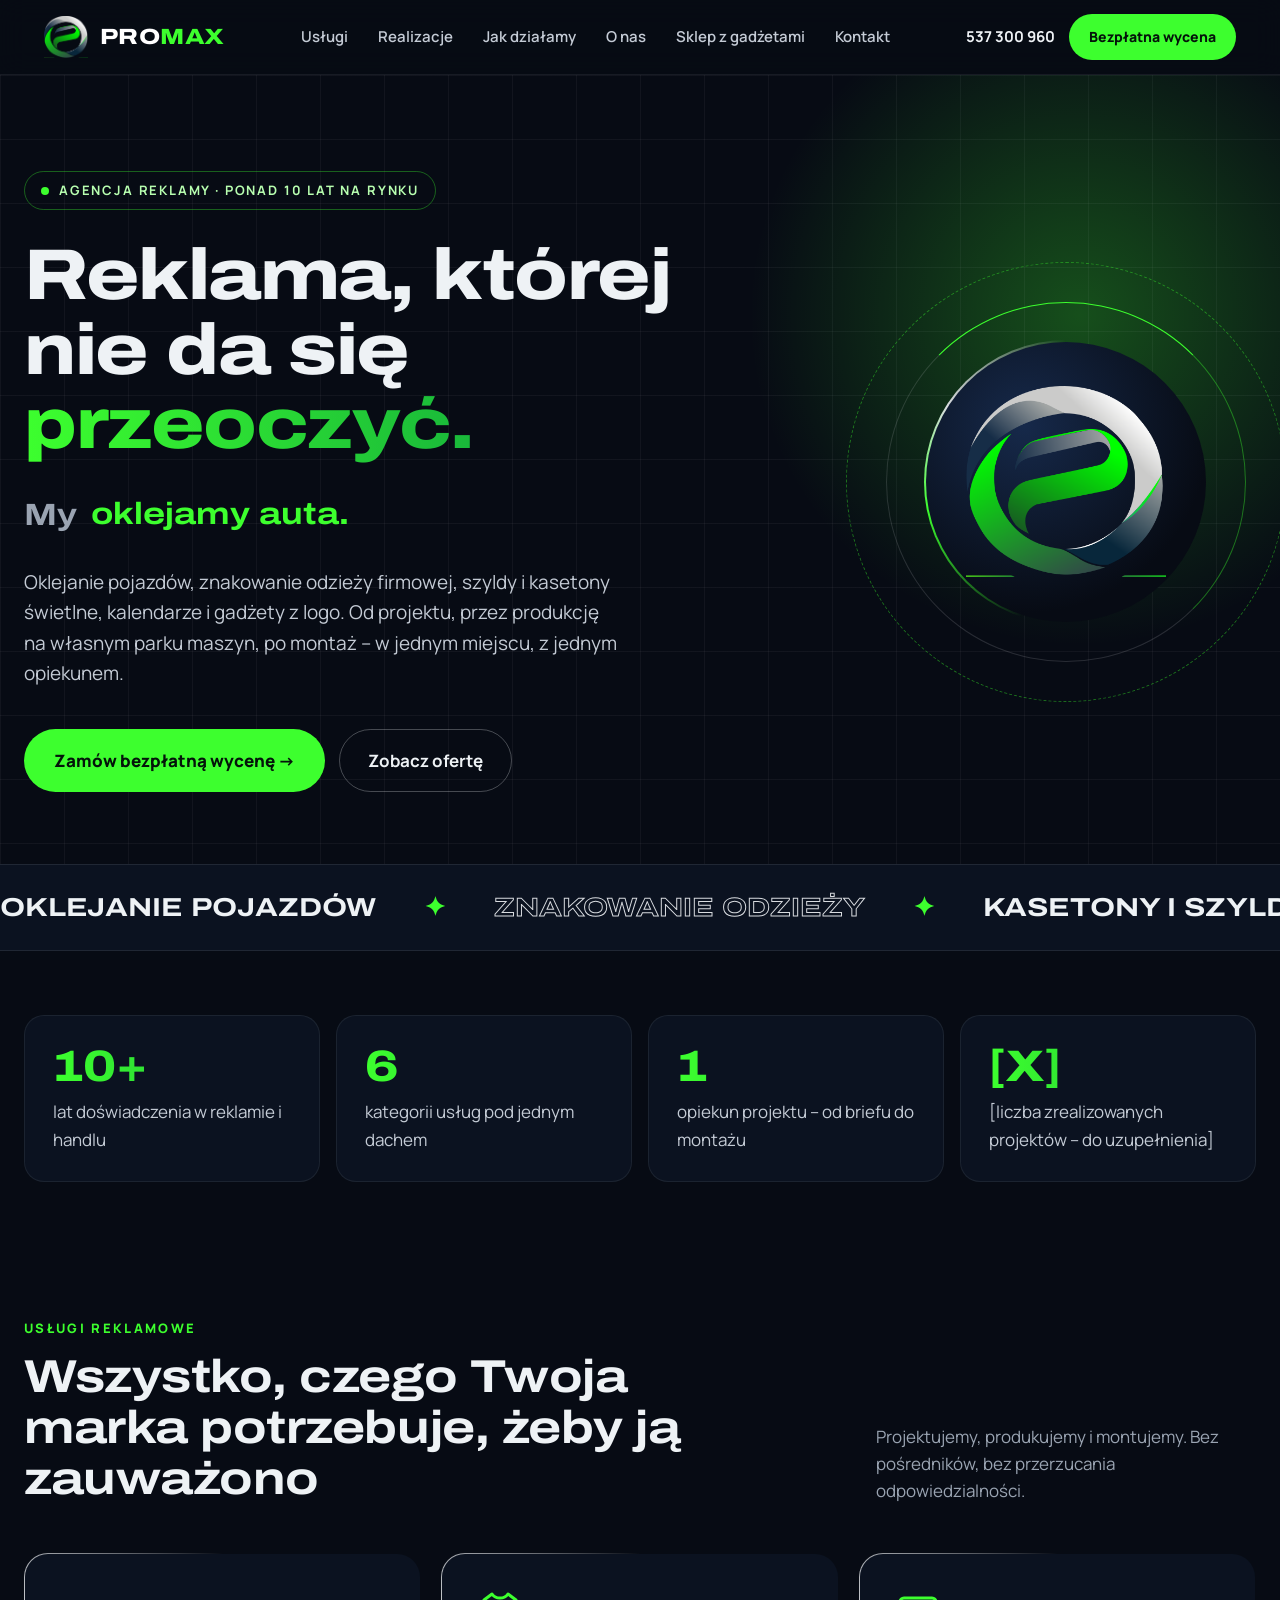
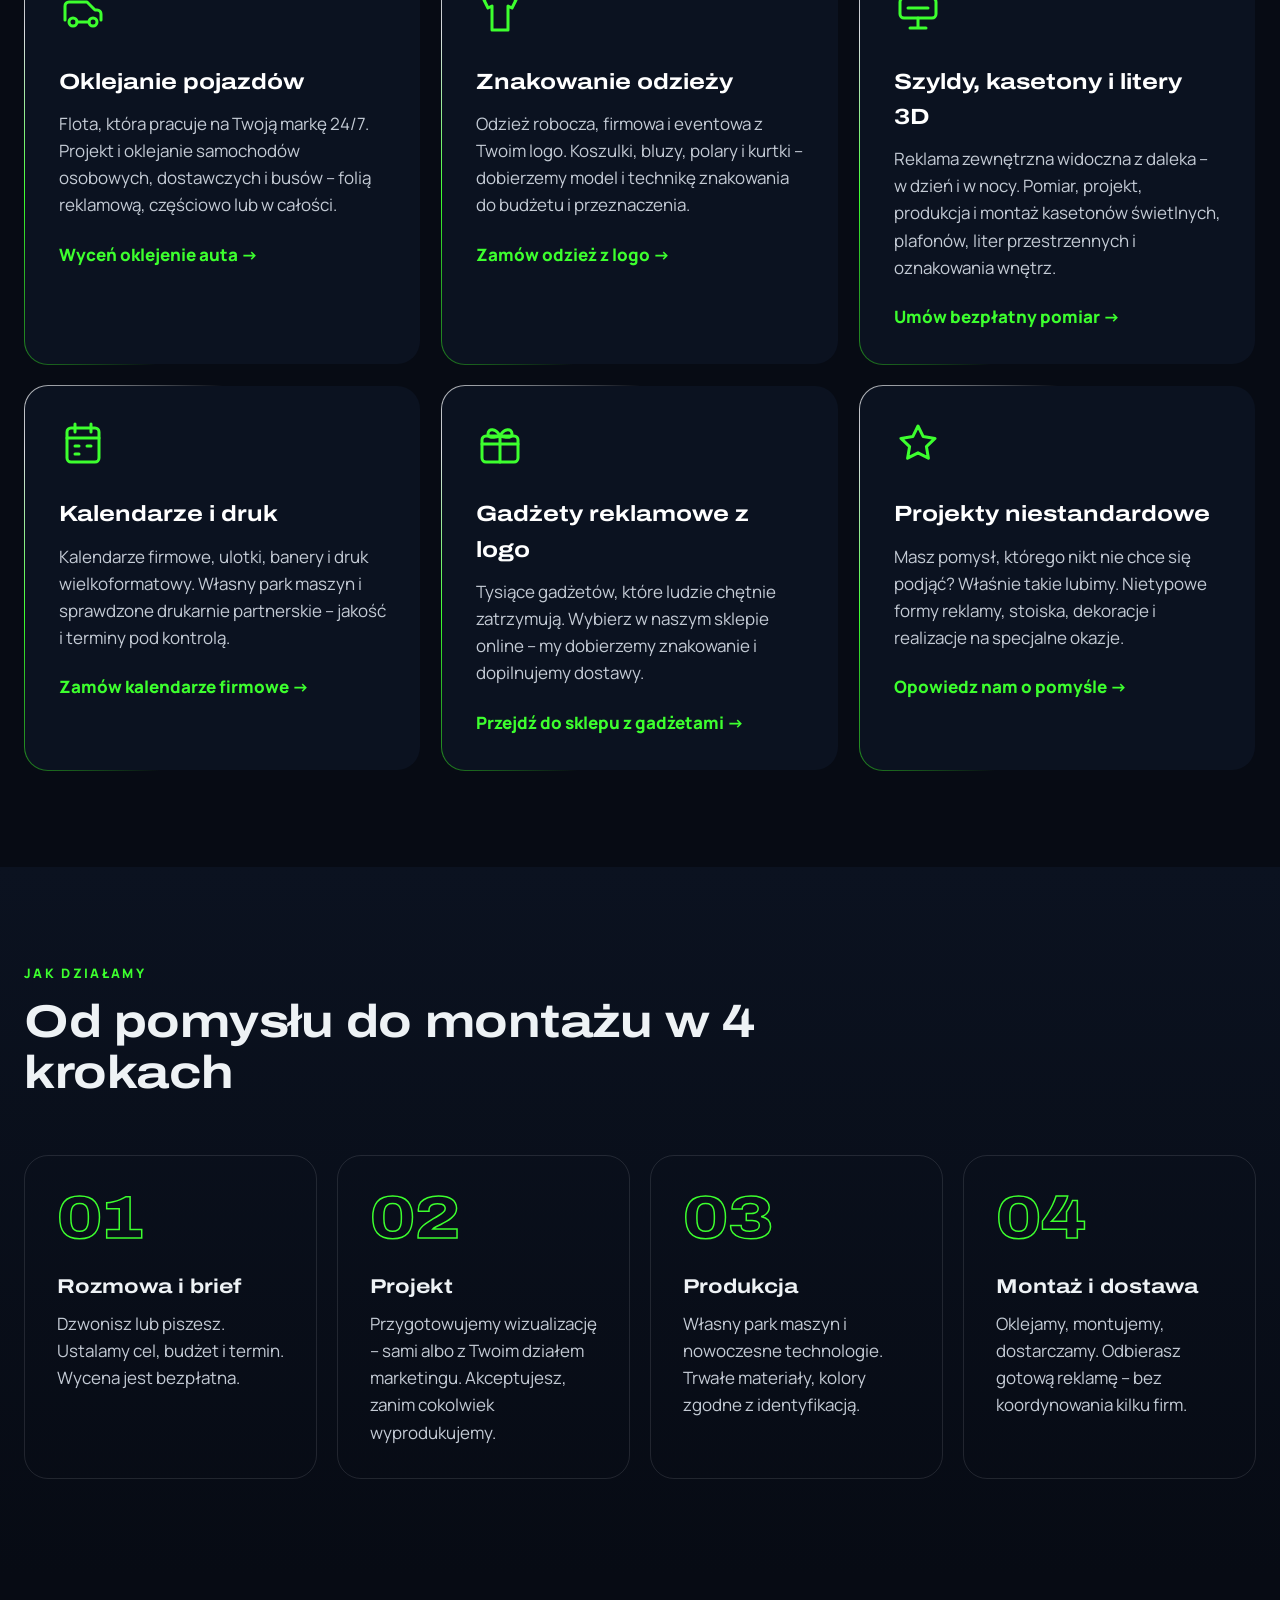
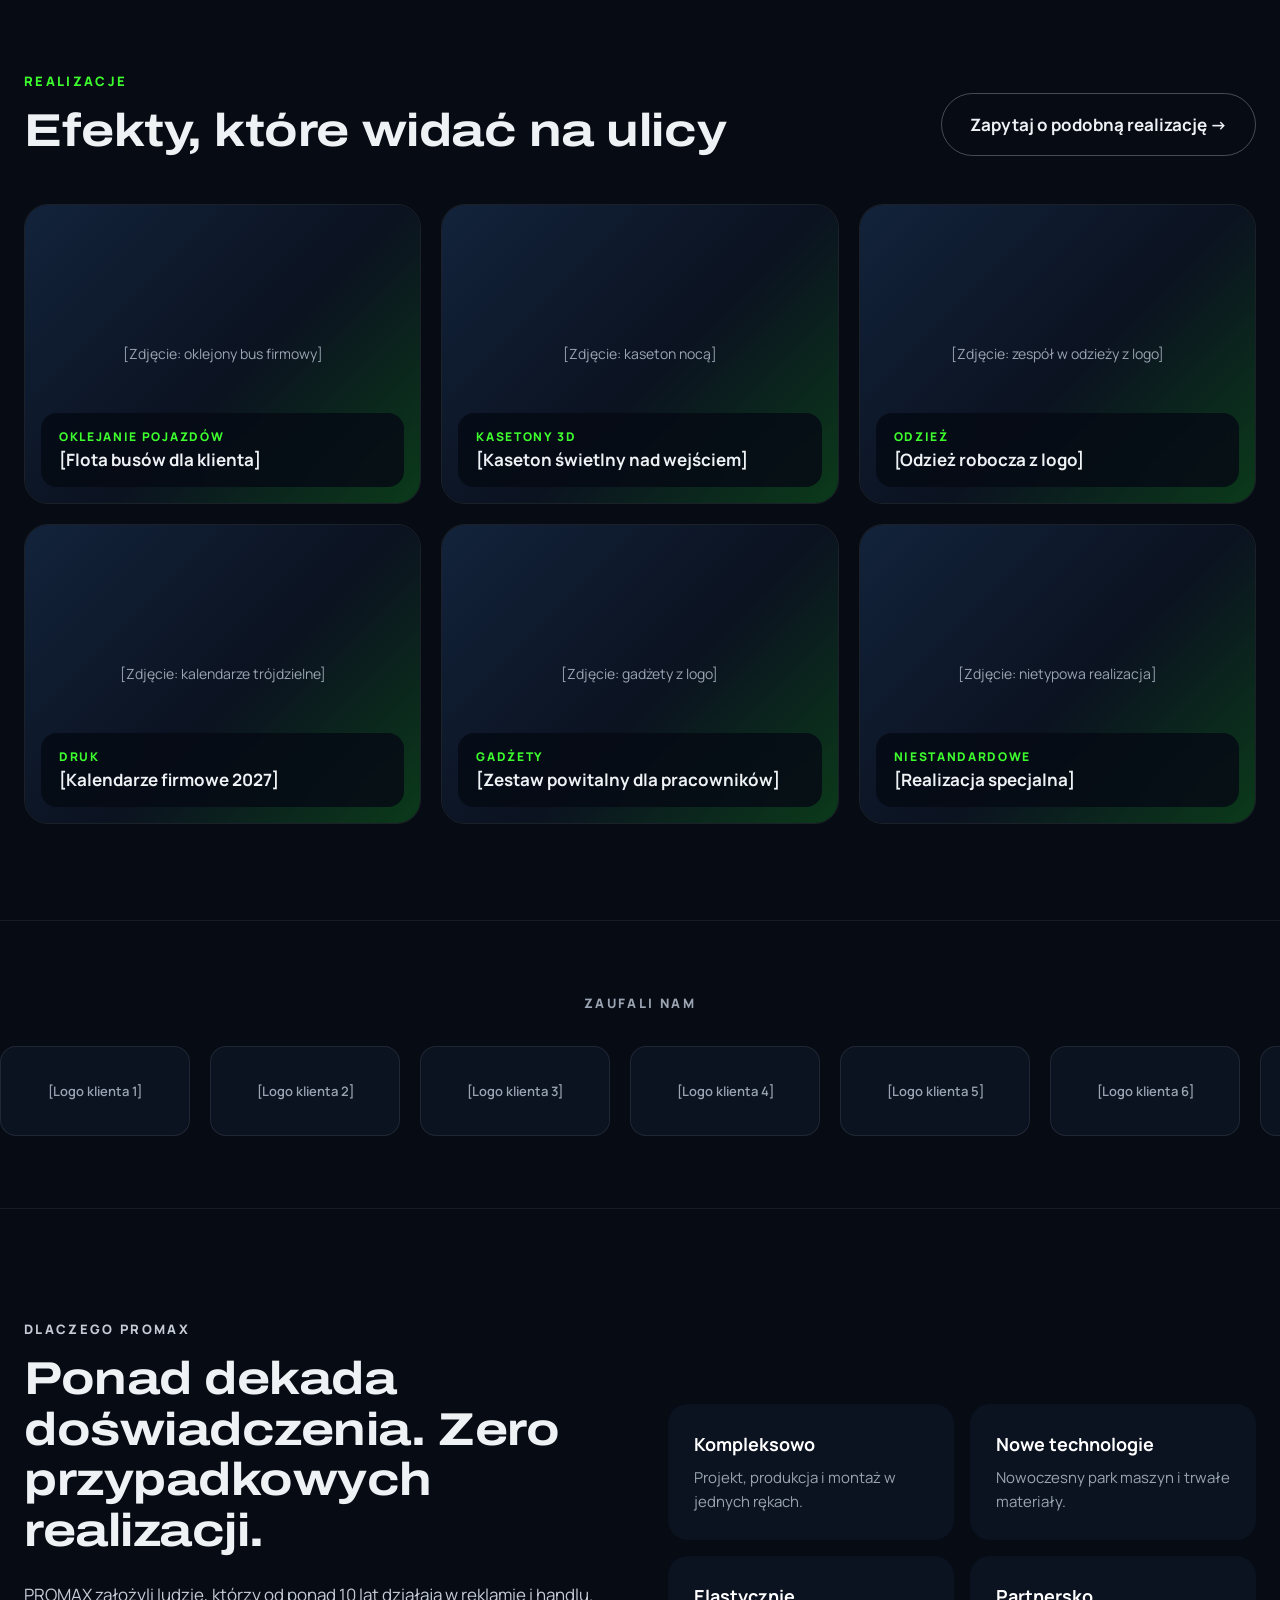
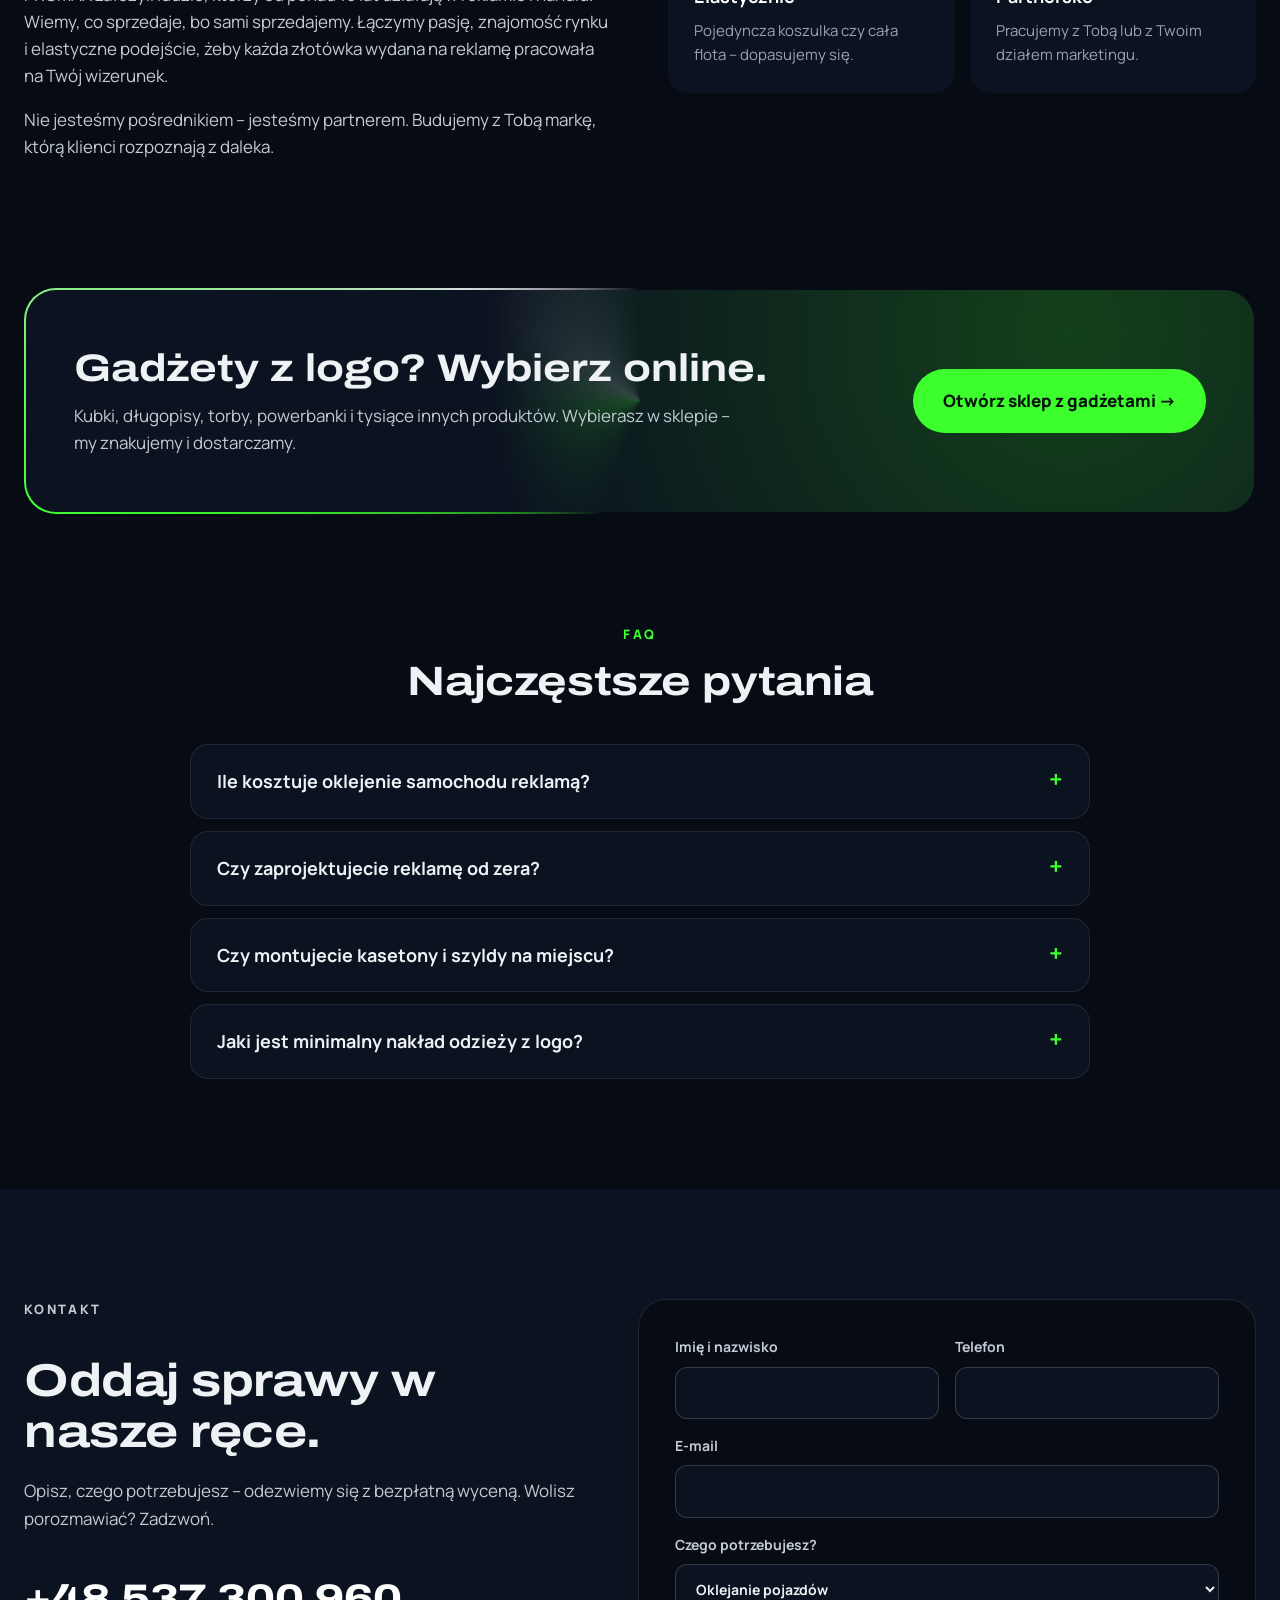
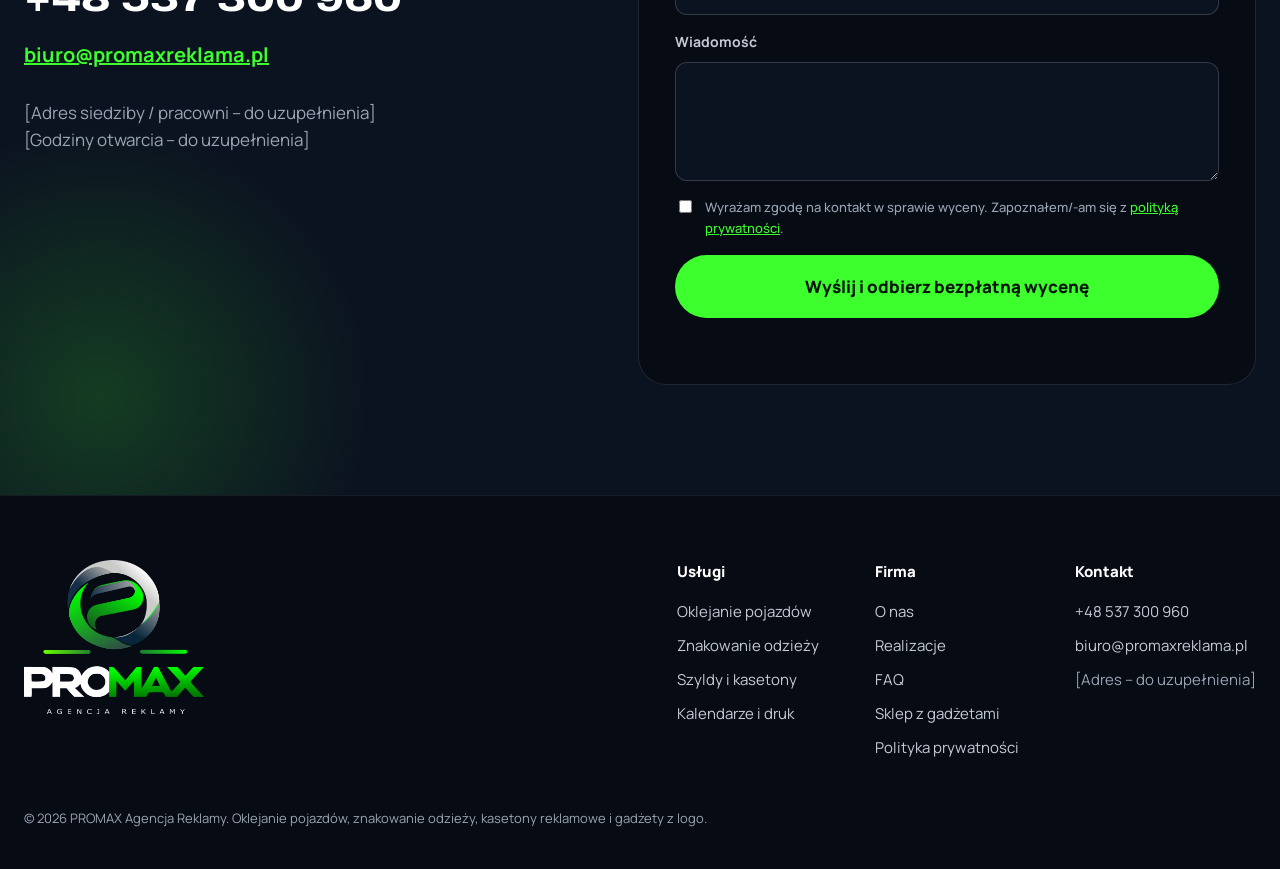
==== index.html @ 8857d428 "Strona WWW PROMAX – wersja 1 na podstawie projektu Co-Authored-By: Claude Opus 5.5 <noreply@anthropi" ====
<!doctype html>
<html lang="pl">
<head>
<meta charset="utf-8">
<meta name="viewport" content="width=device-width, initial-scale=1">
<!-- TODO: po uzupełnieniu dopisz miasto, np. „Agencja reklamowa Kraków – …” -->
<title>Agencja reklamowa – oklejanie aut, odzież z logo, kasetony | PROMAX</title>
<meta name="description" content="Oklejanie pojazdów, znakowanie odzieży, kasetony 3D, kalendarze i gadżety z logo. Projekt, produkcja i montaż w jednym miejscu. Zadzwoń: 537 300 960.">
<link rel="canonical" href="https://promaxreklama.pl/">
<meta name="theme-color" content="#070B14">
<meta property="og:type" content="website">
<meta property="og:locale" content="pl_PL">
<meta property="og:title" content="PROMAX – reklama, której nie da się przeoczyć">
<meta property="og:description" content="Oklejanie pojazdów, odzież z logo, kasetony 3D, kalendarze i gadżety. Projekt, produkcja i montaż – z jednym opiekunem.">
<meta property="og:url" content="https://promaxreklama.pl/">
<meta property="og:image" content="https://promaxreklama.pl/assets/img/promax-logo.png">
<link rel="icon" type="image/png" href="assets/img/promax-znak.png">
<link rel="preconnect" href="https://fonts.googleapis.com">
<link rel="preconnect" href="https://fonts.gstatic.com" crossorigin>
<link rel="stylesheet" href="https://fonts.googleapis.com/css2?family=Archivo:wdth,wght@100..125,600..800&family=Manrope:wght@400;500;600;700;800&display=swap">
<link rel="stylesheet" href="assets/css/style.css">
<script type="application/ld+json">
{
  "@context": "https://schema.org",
  "@type": "LocalBusiness",
  "name": "PROMAX Agencja Reklamy",
  "url": "https://promaxreklama.pl/",
  "logo": "https://promaxreklama.pl/assets/img/promax-logo.png",
  "image": "https://promaxreklama.pl/assets/img/promax-logo.png",
  "telephone": "+48537300960",
  "email": "biuro@promaxreklama.pl",
  "description": "Oklejanie pojazdów, znakowanie odzieży, kasetony i litery 3D, kalendarze, druk i gadżety reklamowe z logo.",
  "sameAs": ["https://promax.cool-shop.eu/pl"],
  "makesOffer": [
    {"@type":"Offer","itemOffered":{"@type":"Service","name":"Oklejanie pojazdów"}},
    {"@type":"Offer","itemOffered":{"@type":"Service","name":"Znakowanie odzieży"}},
    {"@type":"Offer","itemOffered":{"@type":"Service","name":"Szyldy, kasetony i litery 3D"}},
    {"@type":"Offer","itemOffered":{"@type":"Service","name":"Kalendarze i druk"}},
    {"@type":"Offer","itemOffered":{"@type":"Service","name":"Gadżety reklamowe z logo"}},
    {"@type":"Offer","itemOffered":{"@type":"Service","name":"Projekty niestandardowe"}}
  ]
}
</script>
<script type="application/ld+json">
{
  "@context": "https://schema.org",
  "@type": "FAQPage",
  "mainEntity": [
    {"@type":"Question","name":"Ile kosztuje oklejenie samochodu reklamą?","acceptedAnswer":{"@type":"Answer","text":"Cena zależy od wielkości auta, zakresu oklejenia (częściowe lub pełne) i rodzaju folii. Wyślij nam model pojazdu i pomysł – przygotujemy bezpłatną wycenę i wizualizację."}},
    {"@type":"Question","name":"Czy zaprojektujecie reklamę od zera?","acceptedAnswer":{"@type":"Answer","text":"Tak. Projektujemy samodzielnie albo we współpracy z Twoim działem marketingu – zawsze przed produkcją dostajesz projekt do akceptacji."}},
    {"@type":"Question","name":"Czy montujecie kasetony i szyldy na miejscu?","acceptedAnswer":{"@type":"Answer","text":"Tak – wykonujemy pomiar, produkcję i montaż kasetonów, liter 3D, plafonów oraz oznakowania wewnątrz firmy."}}
  ]
}
</script>
</head>
<body>
<a class="skip" href="#tresc">Przejdź do treści</a>

<!-- NAWIGACJA -->
<header class="site-header" id="top">
  <nav class="nav" aria-label="Menu główne">
    <a class="brand" href="#start" aria-label="PROMAX – strona główna">
      <img src="assets/img/promax-znak.png" alt="" width="44" height="42">
      <span>PRO<b>MAX</b></span>
    </a>
    <div class="navlinks" id="menu">
      <a class="navlink" href="#uslugi">Usługi</a>
      <a class="navlink" href="#realizacje">Realizacje</a>
      <a class="navlink" href="#proces">Jak działamy</a>
      <a class="navlink" href="#o-nas">O nas</a>
      <a class="navlink" href="https://promax.cool-shop.eu/pl" rel="noopener">Sklep z gadżetami</a>
      <a class="navlink" href="#kontakt">Kontakt</a>
    </div>
    <div class="nav-cta">
      <a class="nav-phone" href="tel:+48537300960">537 300 960</a>
      <a class="btn btn--sm" href="#kontakt">Bezpłatna wycena</a>
      <button class="menu-btn" type="button" aria-label="Otwórz menu" aria-expanded="false" aria-controls="menu">
        <svg aria-hidden="true" width="22" height="22" viewBox="0 0 24 24" fill="none" stroke="currentColor" stroke-width="2" stroke-linecap="round"><path d="M4 7h16M4 12h16M4 17h16"/></svg>
      </button>
    </div>
  </nav>
</header>

<main id="tresc">

<!-- HERO -->
<section class="hero" id="start">
  <div class="hero-glow pulse" aria-hidden="true"></div>
  <div class="hero-grid" aria-hidden="true"></div>
  <div class="wrap hero-inner">
    <div class="hero-copy">
      <p class="badge rise"><i class="dot"></i>Agencja reklamy · ponad 10 lat na rynku</p>
      <h1 class="rise d1">Reklama, której<br>nie da się <span class="gt">przeoczyć.</span></h1>
      <div class="rotator rise d2" aria-label="Oklejamy auta, znakujemy odzież, budujemy kasetony 3D, drukujemy kalendarze, dobieramy gadżety.">
        <span class="me" aria-hidden="true">My</span>
        <span class="win" aria-hidden="true">
          <span class="words">
            <span>oklejamy auta.</span>
            <span>znakujemy odzież.</span>
            <span>budujemy kasetony 3D.</span>
            <span>drukujemy kalendarze.</span>
            <span>dobieramy gadżety.</span>
            <span>oklejamy auta.</span>
          </span>
        </span>
      </div>
      <p class="sub rise d3">Oklejanie pojazdów, znakowanie odzieży firmowej, szyldy i kasetony świetlne, kalendarze i gadżety z logo. Od projektu, przez produkcję na własnym parku maszyn, po montaż – w jednym miejscu, z jednym opiekunem.</p>
      <div class="ctas rise d3">
        <a class="btn" href="#kontakt">Zamów bezpłatną wycenę →</a>
        <a class="ghost" href="#uslugi">Zobacz ofertę</a>
      </div>
    </div>
    <div class="hero-art" aria-hidden="true">
      <div class="ring1 spin"></div>
      <div class="ring2 spinr"></div>
      <div class="orb-frame frame">
        <div class="orb floaty"><img src="assets/img/promax-znak.png" alt="" width="200" height="192"></div>
      </div>
    </div>
  </div>
</section>

<!-- PASEK USŁUG -->
<div class="marquee" aria-hidden="true">
  <div class="track">
    <span>Oklejanie pojazdów</span><span class="s">✦</span><span class="o">Znakowanie odzieży</span><span class="s">✦</span><span>Kasetony i szyldy 3D</span><span class="s">✦</span><span class="o">Kalendarze firmowe</span><span class="s">✦</span><span>Gadżety z logo</span><span class="s">✦</span><span class="o">Druk wielkoformatowy</span><span class="s">✦</span>
    <span>Oklejanie pojazdów</span><span class="s">✦</span><span class="o">Znakowanie odzieży</span><span class="s">✦</span><span>Kasetony i szyldy 3D</span><span class="s">✦</span><span class="o">Kalendarze firmowe</span><span class="s">✦</span><span>Gadżety z logo</span><span class="s">✦</span><span class="o">Druk wielkoformatowy</span><span class="s">✦</span>
  </div>
</div>

<!-- LICZBY -->
<section class="facts" aria-label="PROMAX w liczbach">
  <div class="wrap grid">
    <div class="fact reveal"><p class="n gt">10+</p><p>lat doświadczenia w reklamie i handlu</p></div>
    <div class="fact reveal"><p class="n gt">6</p><p>kategorii usług pod jednym dachem</p></div>
    <div class="fact reveal"><p class="n gt">1</p><p>opiekun projektu – od briefu do montażu</p></div>
    <div class="fact reveal"><p class="n gt">[X]</p><p>[liczba zrealizowanych projektów – do uzupełnienia]</p></div>
  </div>
</section>

<!-- USŁUGI -->
<section class="services" id="uslugi">
  <div class="wrap">
    <div class="sec-head">
      <div style="max-width:720px">
        <p class="eyebrow">Usługi reklamowe</p>
        <h2 class="h2">Wszystko, czego Twoja marka potrzebuje, żeby ją zauważono</h2>
      </div>
      <p class="lead" style="margin:0;max-width:380px;color:var(--muted)">Projektujemy, produkujemy i montujemy. Bez pośredników, bez przerzucania odpowiedzialności.</p>
    </div>
    <div class="grid">
      <a class="card frame frame-slow reveal" href="#kontakt" data-service="Oklejanie pojazdów">
        <div class="card-in">
          <svg aria-hidden="true" width="48" height="48" viewBox="0 0 24 24" fill="none" stroke="#3DFF2E" stroke-width="1.5" stroke-linecap="round" stroke-linejoin="round"><path d="M3 16V9a2 2 0 0 1 2-2h9l4 4h1a2 2 0 0 1 2 2v3"/><circle cx="7" cy="17" r="2"/><circle cx="17" cy="17" r="2"/><path d="M9 17h6"/></svg>
          <h3>Oklejanie pojazdów</h3>
          <p>Flota, która pracuje na Twoją markę 24/7. Projekt i oklejanie samochodów osobowych, dostawczych i busów – folią reklamową, częściowo lub w całości.</p>
          <p class="more">Wyceń oklejenie auta →</p>
        </div>
      </a>
      <a class="card frame frame-slow reveal" href="#kontakt" data-service="Znakowanie odzieży">
        <div class="card-in">
          <svg aria-hidden="true" width="48" height="48" viewBox="0 0 24 24" fill="none" stroke="#3DFF2E" stroke-width="1.5" stroke-linecap="round" stroke-linejoin="round"><path d="M8 3 4 6l2 4 2-1v12h8V9l2 1 2-4-4-3c-1 1.5-2.4 2-4 2s-3-.5-4-2z"/></svg>
          <h3>Znakowanie odzieży</h3>
          <p>Odzież robocza, firmowa i eventowa z Twoim logo. Koszulki, bluzy, polary i kurtki – dobierzemy model i technikę znakowania do budżetu i przeznaczenia.</p>
          <p class="more">Zamów odzież z logo →</p>
        </div>
      </a>
      <a class="card frame frame-slow reveal" href="#kontakt" data-service="Szyldy i kasetony">
        <div class="card-in">
          <svg aria-hidden="true" width="48" height="48" viewBox="0 0 24 24" fill="none" stroke="#3DFF2E" stroke-width="1.5" stroke-linecap="round" stroke-linejoin="round"><rect x="3" y="5" width="18" height="10" rx="2"/><path d="M7 10h10M12 15v5M8 20h8"/></svg>
          <h3>Szyldy, kasetony i litery 3D</h3>
          <p>Reklama zewnętrzna widoczna z daleka – w dzień i w nocy. Pomiar, projekt, produkcja i montaż kasetonów świetlnych, plafonów, liter przestrzennych i oznakowania wnętrz.</p>
          <p class="more">Umów bezpłatny pomiar →</p>
        </div>
      </a>
      <a class="card frame frame-slow reveal" href="#kontakt" data-service="Kalendarze i druk">
        <div class="card-in">
          <svg aria-hidden="true" width="48" height="48" viewBox="0 0 24 24" fill="none" stroke="#3DFF2E" stroke-width="1.5" stroke-linecap="round" stroke-linejoin="round"><rect x="4" y="4" width="16" height="17" rx="2"/><path d="M4 9h16M8 2v4M16 2v4M8 13h2M14 13h2M8 17h2"/></svg>
          <h3>Kalendarze i druk</h3>
          <p>Kalendarze firmowe, ulotki, banery i druk wielkoformatowy. Własny park maszyn i sprawdzone drukarnie partnerskie – jakość i terminy pod kontrolą.</p>
          <p class="more">Zamów kalendarze firmowe →</p>
        </div>
      </a>
      <a class="card frame frame-slow reveal" href="https://promax.cool-shop.eu/pl" rel="noopener">
        <div class="card-in">
          <svg aria-hidden="true" width="48" height="48" viewBox="0 0 24 24" fill="none" stroke="#3DFF2E" stroke-width="1.5" stroke-linecap="round" stroke-linejoin="round"><rect x="3" y="8" width="18" height="13" rx="2"/><path d="M12 8v13M3 12h18M12 8c-2-4-6-4-6-1s6 1 6 1 6 2 6-1-4-3-6 1"/></svg>
          <h3>Gadżety reklamowe z logo</h3>
          <p>Tysiące gadżetów, które ludzie chętnie zatrzymują. Wybierz w naszym sklepie online – my dobierzemy znakowanie i dopilnujemy dostawy.</p>
          <p class="more">Przejdź do sklepu z gadżetami →</p>
        </div>
      </a>
      <a class="card frame frame-slow reveal" href="#kontakt" data-service="Projekt niestandardowy">
        <div class="card-in">
          <svg aria-hidden="true" width="48" height="48" viewBox="0 0 24 24" fill="none" stroke="#3DFF2E" stroke-width="1.5" stroke-linecap="round" stroke-linejoin="round"><path d="M12 3l2.6 5.3 5.9.9-4.3 4.1 1 5.8L12 16.4 6.8 19.1l1-5.8L3.5 9.2l5.9-.9z"/></svg>
          <h3>Projekty niestandardowe</h3>
          <p>Masz pomysł, którego nikt nie chce się podjąć? Właśnie takie lubimy. Nietypowe formy reklamy, stoiska, dekoracje i realizacje na specjalne okazje.</p>
          <p class="more">Opowiedz nam o pomyśle →</p>
        </div>
      </a>
    </div>
  </div>
</section>

<!-- PROCES -->
<section class="process" id="proces">
  <div class="wrap">
    <p class="eyebrow">Jak działamy</p>
    <h2 class="h2">Od pomysłu do montażu w 4 krokach</h2>
    <div class="grid">
      <div class="step reveal"><p class="num">01</p><h3>Rozmowa i brief</h3><p>Dzwonisz lub piszesz. Ustalamy cel, budżet i termin. Wycena jest bezpłatna.</p></div>
      <div class="step reveal"><p class="num">02</p><h3>Projekt</h3><p>Przygotowujemy wizualizację – sami albo z Twoim działem marketingu. Akceptujesz, zanim cokolwiek wyprodukujemy.</p></div>
      <div class="step reveal"><p class="num">03</p><h3>Produkcja</h3><p>Własny park maszyn i nowoczesne technologie. Trwałe materiały, kolory zgodne z identyfikacją.</p></div>
      <div class="step reveal"><p class="num">04</p><h3>Montaż i dostawa</h3><p>Oklejamy, montujemy, dostarczamy. Odbierasz gotową reklamę – bez koordynowania kilku firm.</p></div>
    </div>
  </div>
</section>

<!-- REALIZACJE -->
<section id="realizacje">
  <div class="wrap">
    <div class="sec-head">
      <div>
        <p class="eyebrow">Realizacje</p>
        <h2 class="h2">Efekty, które widać na ulicy</h2>
      </div>
      <a class="ghost" href="#kontakt">Zapytaj o podobną realizację →</a>
    </div>
    <!-- TODO: podmień placeholdery na zdjęcia: <img src="assets/img/realizacje/plik.webp" alt="opis"> wewnątrz .shot -->
    <div class="shots">
      <figure class="shot-wrap reveal"><div class="shot">[Zdjęcie: oklejony bus firmowy]</div><figcaption><span>Oklejanie pojazdów</span><strong>[Flota busów dla klienta]</strong></figcaption></figure>
      <figure class="shot-wrap reveal"><div class="shot">[Zdjęcie: kaseton nocą]</div><figcaption><span>Kasetony 3D</span><strong>[Kaseton świetlny nad wejściem]</strong></figcaption></figure>
      <figure class="shot-wrap reveal"><div class="shot">[Zdjęcie: zespół w odzieży z logo]</div><figcaption><span>Odzież</span><strong>[Odzież robocza z logo]</strong></figcaption></figure>
      <figure class="shot-wrap reveal"><div class="shot">[Zdjęcie: kalendarze trójdzielne]</div><figcaption><span>Druk</span><strong>[Kalendarze firmowe 2027]</strong></figcaption></figure>
      <figure class="shot-wrap reveal"><div class="shot">[Zdjęcie: gadżety z logo]</div><figcaption><span>Gadżety</span><strong>[Zestaw powitalny dla pracowników]</strong></figcaption></figure>
      <figure class="shot-wrap reveal"><div class="shot">[Zdjęcie: nietypowa realizacja]</div><figcaption><span>Niestandardowe</span><strong>[Realizacja specjalna]</strong></figcaption></figure>
    </div>
  </div>
</section>

<!-- KLIENCI -->
<section class="clients" aria-label="Zaufali nam">
  <p class="label">Zaufali nam</p>
  <div class="viewport">
    <!-- TODO: wpisz logotypy klientów w JS (assets/js/main.js → CLIENT_LOGOS) -->
    <div class="track" id="clients-track"></div>
  </div>
</section>

<!-- O NAS -->
<section class="about" id="o-nas">
  <div class="wrap">
    <div class="copy">
      <p class="eyebrow">Dlaczego PROMAX</p>
      <h2 class="h2">Ponad dekada doświadczenia. Zero przypadkowych realizacji.</h2>
      <p>PROMAX założyli ludzie, którzy od ponad 10 lat działają w reklamie i handlu. Wiemy, co sprzedaje, bo sami sprzedajemy. Łączymy pasję, znajomość rynku i elastyczne podejście, żeby każda złotówka wydana na reklamę pracowała na Twój wizerunek.</p>
      <p>Nie jesteśmy pośrednikiem – jesteśmy partnerem. Budujemy z Tobą markę, którą klienci rozpoznają z daleka.</p>
    </div>
    <div class="tiles">
      <div class="tile reveal"><h3>Kompleksowo</h3><p>Projekt, produkcja i montaż w jednych rękach.</p></div>
      <div class="tile reveal"><h3>Nowe technologie</h3><p>Nowoczesny park maszyn i trwałe materiały.</p></div>
      <div class="tile reveal"><h3>Elastycznie</h3><p>Pojedyncza koszulka czy cała flota – dopasujemy się.</p></div>
      <div class="tile reveal"><h3>Partnersko</h3><p>Pracujemy z Tobą lub z Twoim działem marketingu.</p></div>
    </div>
  </div>
</section>

<!-- SKLEP -->
<section class="shop" aria-label="Sklep z gadżetami">
  <div class="wrap frame">
    <div class="shop-in">
      <div>
        <h2>Gadżety z logo? Wybierz online.</h2>
        <p>Kubki, długopisy, torby, powerbanki i tysiące innych produktów. Wybierasz w sklepie – my znakujemy i dostarczamy.</p>
      </div>
      <a class="btn" href="https://promax.cool-shop.eu/pl" rel="noopener">Otwórz sklep z gadżetami →</a>
    </div>
  </div>
</section>

<!-- FAQ -->
<section class="faq" id="faq">
  <div class="wrap">
    <p class="eyebrow">FAQ</p>
    <h2 class="h2">Najczęstsze pytania</h2>
    <div class="faq-list">
      <details><summary>Ile kosztuje oklejenie samochodu reklamą?<span class="plus" aria-hidden="true">+</span></summary><p>Cena zależy od wielkości auta, zakresu oklejenia (częściowe lub pełne) i rodzaju folii. Wyślij nam model pojazdu i pomysł – przygotujemy bezpłatną wycenę i wizualizację.</p></details>
      <details><summary>Czy zaprojektujecie reklamę od zera?<span class="plus" aria-hidden="true">+</span></summary><p>Tak. Projektujemy samodzielnie albo we współpracy z Twoim działem marketingu – zawsze przed produkcją dostajesz projekt do akceptacji.</p></details>
      <details><summary>Czy montujecie kasetony i szyldy na miejscu?<span class="plus" aria-hidden="true">+</span></summary><p>Tak – wykonujemy pomiar, produkcję i montaż kasetonów, liter 3D, plafonów oraz oznakowania wewnątrz firmy.</p></details>
      <details><summary>Jaki jest minimalny nakład odzieży z logo?<span class="plus" aria-hidden="true">+</span></summary><p>[Do uzupełnienia przez PROMAX – minimalny nakład i czas realizacji dla poszczególnych technik znakowania.]</p></details>
    </div>
  </div>
</section>

<!-- KONTAKT -->
<section class="contact" id="kontakt">
  <div class="contact-glow pulse" aria-hidden="true"></div>
  <div class="wrap">
    <div class="info">
      <p class="eyebrow">Kontakt</p>
      <h2 class="h2">Oddaj sprawy w nasze ręce.</h2>
      <p>Opisz, czego potrzebujesz – odezwiemy się z bezpłatną wyceną. Wolisz porozmawiać? Zadzwoń.</p>
      <a class="big-phone" href="tel:+48537300960">+48 537 300 960</a>
      <a class="big-mail" href="mailto:biuro@promaxreklama.pl">biuro@promaxreklama.pl</a>
      <address>[Adres siedziby / pracowni – do uzupełnienia]<br>[Godziny otwarcia – do uzupełnienia]</address>
    </div>
    <form class="form" id="quote-form" action="mailto:biuro@promaxreklama.pl" method="post" enctype="text/plain" aria-label="Formularz wyceny">
      <label>Imię i nazwisko<input type="text" name="name" autocomplete="name" required></label>
      <label>Telefon<input type="tel" name="phone" autocomplete="tel" required></label>
      <label class="full">E-mail<input type="email" name="email" autocomplete="email"></label>
      <label class="full">Czego potrzebujesz?
        <select name="service" id="service">
          <option>Oklejanie pojazdów</option>
          <option>Znakowanie odzieży</option>
          <option>Szyldy i kasetony</option>
          <option>Kalendarze i druk</option>
          <option>Gadżety reklamowe</option>
          <option>Projekt niestandardowy</option>
        </select>
      </label>
      <label class="full">Wiadomość<textarea name="msg" rows="4"></textarea></label>
      <label class="full consent"><input type="checkbox" name="rodo" required><span>Wyrażam zgodę na kontakt w sprawie wyceny. Zapoznałem/-am się z <a href="polityka-prywatnosci.html">polityką prywatności</a>.</span></label>
      <div class="full"><button class="btn" type="submit">Wyślij i odbierz bezpłatną wycenę</button></div>
      <p class="form-status full" id="form-status" role="status"></p>
    </form>
  </div>
</section>

</main>

<!-- STOPKA -->
<footer class="footer">
  <div class="wrap">
    <img class="logo" src="assets/img/promax-logo.png" alt="PROMAX Agencja Reklamy – logo" width="180" height="154" loading="lazy">
    <div class="cols">
      <div class="col"><p>Usługi</p><a class="navlink" href="#uslugi">Oklejanie pojazdów</a><a class="navlink" href="#uslugi">Znakowanie odzieży</a><a class="navlink" href="#uslugi">Szyldy i kasetony</a><a class="navlink" href="#uslugi">Kalendarze i druk</a></div>
      <div class="col"><p>Firma</p><a class="navlink" href="#o-nas">O nas</a><a class="navlink" href="#realizacje">Realizacje</a><a class="navlink" href="#faq">FAQ</a><a class="navlink" href="https://promax.cool-shop.eu/pl" rel="noopener">Sklep z gadżetami</a><a class="navlink" href="polityka-prywatnosci.html">Polityka prywatności</a></div>
      <div class="col"><p>Kontakt</p><a class="navlink" href="tel:+48537300960">+48 537 300 960</a><a class="navlink" href="mailto:biuro@promaxreklama.pl">biuro@promaxreklama.pl</a><span style="color:var(--muted)">[Adres – do uzupełnienia]</span></div>
    </div>
  </div>
  <p class="copy">© <span id="year">2026</span> PROMAX Agencja Reklamy. Oklejanie pojazdów, znakowanie odzieży, kasetony reklamowe i gadżety z logo.</p>
</footer>

<script src="assets/js/main.js" defer></script>
</body>
</html>
---- assets/css/style.css ----
/* PROMAX – Agencja Reklamy | style główne */
:root{
  --bg:#070B14;
  --bg-2:#0B1220;
  --bg-3:#0E1626;
  --text:#EEF2F5;
  --text-2:#C4CBD5;
  --muted:#9AA4B2;
  --accent:#3DFF2E;
  --accent-soft:#B8FFB0;
  --accent-ink:#04140A;
  --silver:#D9DCE0;
  --line:rgba(217,220,224,.1);
  --wrap:1240px;
}
@property --ang{syntax:'<angle>';inherits:false;initial-value:0deg}

*,*::before,*::after{box-sizing:border-box}
html{scroll-behavior:smooth;scroll-padding-top:80px}
body{margin:0;background:var(--bg);color:var(--text);font-family:Manrope,system-ui,sans-serif;font-size:17px;line-height:1.6;overflow-x:hidden}
img{max-width:100%;display:block}
a{color:var(--accent)}a:hover{color:var(--accent-soft)}
h1,h2,h3,.display{font-family:Archivo,sans-serif;font-stretch:120%}
.wrap{max-width:var(--wrap);margin:0 auto}
.sr-only{position:absolute;width:1px;height:1px;padding:0;margin:-1px;overflow:hidden;clip:rect(0,0,0,0);border:0}
.skip{position:absolute;left:-999px;top:8px;background:var(--accent);color:var(--accent-ink);padding:10px 16px;border-radius:8px;z-index:100;font-weight:800}
.skip:focus{left:8px}
:focus-visible{outline:2px solid var(--accent);outline-offset:3px}

/* ---------- animacje ---------- */
@keyframes ang{to{--ang:360deg}}
@keyframes spin{to{transform:rotate(360deg)}}
@keyframes spinr{to{transform:rotate(-360deg)}}
@keyframes floaty{0%,100%{transform:translateY(0)}50%{transform:translateY(-14px)}}
@keyframes marquee{from{transform:translateX(0)}to{transform:translateX(-50%)}}
@keyframes shift{to{background-position:300% 0}}
@keyframes pulse{0%,100%{opacity:.35;transform:scale(1)}50%{opacity:.7;transform:scale(1.08)}}
@keyframes words{0%,15%{transform:translateY(0)}20%,35%{transform:translateY(-16.6667%)}40%,55%{transform:translateY(-33.3333%)}60%,75%{transform:translateY(-50%)}80%,95%{transform:translateY(-66.6667%)}100%{transform:translateY(-83.3333%)}}
@keyframes rise{from{opacity:0;transform:translateY(24px)}to{opacity:1;transform:none}}
@keyframes blink{50%{opacity:.2}}

.gt{background:linear-gradient(90deg,var(--accent),#19B83A,var(--silver),var(--accent));background-size:300% 100%;-webkit-background-clip:text;background-clip:text;color:transparent;animation:shift 7s linear infinite}
.frame{background:conic-gradient(from var(--ang),rgba(61,255,46,0) 0 55%,var(--accent) 72%,var(--silver) 84%,rgba(61,255,46,0) 100%);animation:ang 5s linear infinite}
.frame-slow{animation-duration:9s}
.spin{animation:spin 26s linear infinite}
.spinr{animation:spinr 38s linear infinite}
.floaty{animation:floaty 6s ease-in-out infinite}
.pulse{animation:pulse 5s ease-in-out infinite}
.rise{animation:rise .9s ease both}
.d1{animation-delay:.15s}.d2{animation-delay:.3s}.d3{animation-delay:.45s}
.dot{animation:blink 1.6s ease-in-out infinite}
.reveal{opacity:0;transform:translateY(24px);transition:opacity .8s ease,transform .8s ease}
.reveal.is-in{opacity:1;transform:none}

/* ---------- przyciski ---------- */
.btn{display:inline-block;background:var(--accent);color:var(--accent-ink);text-decoration:none;font-weight:800;padding:18px 30px;border-radius:999px;border:0;cursor:pointer;font:inherit;font-weight:800;transition:transform .2s ease,box-shadow .2s ease}
.btn:hover{color:var(--accent-ink);transform:translateY(-2px);box-shadow:0 10px 30px -8px rgba(61,255,46,.6)}
.btn--sm{font-size:14px;padding:12px 20px}
.ghost{display:inline-block;color:var(--text);text-decoration:none;font-weight:700;padding:17px 28px;border-radius:999px;border:1px solid rgba(217,220,224,.3);transition:background .2s}
.ghost:hover{color:var(--text);background:rgba(61,255,46,.08)}

/* ---------- nawigacja ---------- */
.site-header{position:sticky;top:0;z-index:20;background:rgba(7,11,20,.82);backdrop-filter:blur(14px);-webkit-backdrop-filter:blur(14px);border-bottom:1px solid rgba(217,220,224,.08)}
.nav{max-width:var(--wrap);margin:0 auto;padding:14px 24px;display:flex;align-items:center;justify-content:space-between;gap:24px}
.brand{display:flex;align-items:center;gap:12px;text-decoration:none}
.brand img{width:44px;height:42px;object-fit:contain}
.brand span{font-family:Archivo,sans-serif;font-stretch:120%;font-weight:800;font-size:22px;letter-spacing:.02em;color:#fff}
.brand b{color:var(--accent);font-weight:800}
.navlinks{display:flex;gap:30px;font-size:15px;font-weight:600}
.navlink{color:var(--text-2);text-decoration:none;transition:color .2s}
.navlink:hover{color:var(--accent)}
.nav-cta{display:flex;align-items:center;gap:14px}
.nav-phone{color:var(--text);text-decoration:none;font-weight:700;font-size:15px}
.menu-btn{display:none;background:none;border:1px solid rgba(217,220,224,.3);border-radius:12px;width:46px;height:46px;color:var(--text);cursor:pointer;align-items:center;justify-content:center}

/* ---------- sekcje ---------- */
section{padding:96px 24px}
.eyebrow{margin:0 0 14px;font-size:13px;font-weight:800;letter-spacing:.18em;text-transform:uppercase;color:var(--accent)}
.h2{margin:0;font-weight:700;font-size:clamp(30px,3.6vw,52px);line-height:1.1;letter-spacing:-.01em}
.lead{color:var(--text-2)}
.sec-head{display:flex;justify-content:space-between;align-items:flex-end;gap:24px;flex-wrap:wrap;margin-bottom:48px}

/* hero */
.hero{position:relative;padding:96px 24px 72px;overflow:hidden}
.hero-glow{position:absolute;width:720px;height:720px;right:-160px;top:-120px;border-radius:50%;background:radial-gradient(circle,rgba(61,255,46,.28),rgba(18,35,59,0) 65%);pointer-events:none}
.hero-grid{position:absolute;inset:0;background-image:linear-gradient(rgba(217,220,224,.05) 1px,transparent 1px),linear-gradient(90deg,rgba(217,220,224,.05) 1px,transparent 1px);background-size:64px 64px;pointer-events:none}
.hero-inner{position:relative;display:flex;flex-wrap:wrap;align-items:center;gap:48px}
.hero-copy{flex:999 1 560px;min-width:0}
.badge{display:inline-flex;align-items:center;gap:10px;margin:0 0 28px;padding:8px 16px;border:1px solid rgba(61,255,46,.35);border-radius:999px;font-size:13px;font-weight:700;letter-spacing:.14em;text-transform:uppercase;color:var(--accent-soft)}
.badge i{width:8px;height:8px;border-radius:50%;background:var(--accent)}
.hero h1{margin:0;font-weight:800;font-size:clamp(40px,5.6vw,82px);line-height:1.04;letter-spacing:-.02em}
.rotator{margin:28px 0 0;display:flex;align-items:center;gap:14px;flex-wrap:wrap;font-family:Archivo,sans-serif;font-stretch:120%;font-weight:700;font-size:clamp(22px,2.4vw,34px)}
.rotator .me{color:var(--muted)}
.rotator .win{display:inline-block;height:1.25em;line-height:1.25em;overflow:hidden}
.rotator .words{display:flex;flex-direction:column;color:var(--accent);animation:words 10s cubic-bezier(.7,0,.2,1) infinite}
.hero .sub{margin:28px 0 0;max-width:600px;font-size:19px;color:var(--text-2)}
.hero .ctas{margin:40px 0 0;display:flex;gap:14px;flex-wrap:wrap}
.hero-art{flex:1 1 380px;display:flex;justify-content:center;align-items:center;position:relative;height:460px}
.ring1{position:absolute;width:440px;height:440px;border-radius:50%;border:1px dashed rgba(61,255,46,.4)}
.ring2{position:absolute;width:360px;height:360px;border-radius:50%;border:1px solid rgba(217,220,224,.16);border-top-color:var(--accent);border-right-color:rgba(61,255,46,.4)}
.orb-frame{position:relative;padding:2px;border-radius:50%}
.orb{width:280px;height:280px;border-radius:50%;background:radial-gradient(circle at 35% 30%,#16294A,var(--bg) 70%);display:flex;align-items:center;justify-content:center}
.orb img{width:200px;height:192px;object-fit:contain}

/* marquee */
.marquee{border-top:1px solid var(--line);border-bottom:1px solid var(--line);background:var(--bg-2);padding:22px 0;overflow:hidden}
.track{display:flex;width:max-content;gap:48px;font-family:Archivo,sans-serif;font-stretch:120%;font-weight:700;font-size:26px;white-space:nowrap;text-transform:uppercase;animation:marquee 32s linear infinite}
.track .o{color:transparent;-webkit-text-stroke:1px var(--silver)}
.track .s{color:var(--accent)}

/* liczby */
.facts{padding:64px 24px}
.facts .grid{display:grid;grid-template-columns:repeat(auto-fit,minmax(230px,1fr));gap:16px}
.fact{padding:28px;border-radius:20px;background:var(--bg-2);border:1px solid rgba(217,220,224,.08)}
.fact .n{margin:0;font-family:Archivo,sans-serif;font-stretch:120%;font-weight:800;font-size:44px;line-height:1}
.fact p:last-child{margin:10px 0 0;color:var(--text-2)}

/* usługi */
.services{padding:72px 24px 96px}
.services .grid{display:grid;grid-template-columns:repeat(auto-fit,minmax(min(340px,100%),1fr));gap:20px}
.card{display:block;padding:1px;border-radius:24px;text-decoration:none;color:inherit;transition:transform .35s ease,box-shadow .35s ease}
.card:hover{color:inherit;transform:translateY(-6px);box-shadow:0 24px 60px -20px rgba(61,255,46,.35)}
.card-in{height:100%;padding:34px;border-radius:23px;background:var(--bg-2);transition:background .3s}
.card:hover .card-in{background:var(--bg-3)}
.card h3{margin:22px 0 10px;font-weight:700;font-size:22px;color:#fff}
.card p{margin:0;color:var(--text-2)}
.card .more{margin:22px 0 0;font-weight:800;color:var(--accent)}

/* proces */
.process{background:linear-gradient(180deg,var(--bg-2),var(--bg))}
.process .h2{margin-bottom:56px;max-width:760px}
.process .grid{display:grid;grid-template-columns:repeat(auto-fit,minmax(250px,1fr));gap:20px}
.step{padding:32px;border-radius:24px;border:1px solid rgba(217,220,224,.12)}
.step .num{margin:0;font-family:Archivo,sans-serif;font-stretch:120%;font-weight:800;font-size:60px;line-height:1;color:transparent;-webkit-text-stroke:1.5px var(--accent)}
.step h3{margin:22px 0 8px;font-size:20px}
.step p{margin:0;color:var(--text-2)}

/* realizacje */
.shots{display:grid;grid-template-columns:repeat(auto-fit,minmax(min(300px,100%),1fr));gap:20px}
.shot-wrap{margin:0;border-radius:24px;overflow:hidden;position:relative;height:300px;border:1px solid var(--line)}
.shot{position:absolute;inset:0;background:linear-gradient(135deg,#12233B,var(--bg-2) 55%,#0B3A1A);display:flex;align-items:center;justify-content:center;color:var(--muted);font-size:14px;text-align:center;padding:24px;transition:transform .5s ease}
.shot img{position:absolute;inset:0;width:100%;height:100%;object-fit:cover}
.shot-wrap:hover .shot{transform:scale(1.04)}
.shot-wrap figcaption{position:absolute;left:16px;right:16px;bottom:16px;padding:14px 18px;border-radius:16px;background:rgba(7,11,20,.85);backdrop-filter:blur(8px)}
.shot-wrap figcaption span{display:block;font-size:12px;font-weight:800;letter-spacing:.14em;text-transform:uppercase;color:var(--accent)}
.shot-wrap figcaption strong{font-weight:700}

/* klienci */
.clients{padding:72px 0;border-top:1px solid rgba(217,220,224,.08);border-bottom:1px solid rgba(217,220,224,.08)}
.clients .label{margin:0 0 32px;text-align:center;font-size:13px;font-weight:800;letter-spacing:.18em;text-transform:uppercase;color:var(--muted)}
.clients .viewport{overflow:hidden}
.clients .track{gap:20px;font:inherit;text-transform:none;animation-duration:48s}
.logo-tile{width:190px;height:90px;border-radius:16px;background:var(--bg-2);border:1px solid var(--line);display:flex;align-items:center;justify-content:center;color:var(--muted);font-size:13px;font-weight:600}
.logo-tile img{max-width:150px;max-height:60px;object-fit:contain}

/* o nas */
.about{padding:110px 24px}
.about .wrap{display:flex;flex-wrap:wrap;gap:56px;align-items:center}
.about .copy{flex:1 1 460px;min-width:0}
.about .copy .h2{margin-bottom:24px}
.about .copy p{color:var(--text-2)}
.about .tiles{flex:1 1 460px;min-width:0;display:grid;grid-template-columns:repeat(auto-fit,minmax(210px,1fr));gap:16px}
.tile{padding:26px;border-radius:20px;background:var(--bg-2)}
.tile h3{margin:0 0 8px;font-size:18px;color:#fff;font-family:Manrope,sans-serif;font-stretch:normal}
.tile p{margin:0;color:var(--muted);font-size:15px}

/* sklep */
.shop{padding:0 24px 110px}
.shop .frame{padding:2px;border-radius:32px}
.shop-in{border-radius:30px;background:radial-gradient(circle at 85% 20%,rgba(61,255,46,.22),var(--bg-2) 55%);padding:56px 48px;display:flex;flex-wrap:wrap;justify-content:space-between;align-items:center;gap:28px}
.shop-in h2{margin:0 0 12px;font-weight:700;font-size:clamp(26px,3vw,40px);line-height:1.15}
.shop-in p{margin:0;color:var(--text-2);max-width:680px}

/* faq */
.faq{padding:0 24px 110px}
.faq .wrap{max-width:900px}
.faq .eyebrow,.faq .h2{text-align:center}
.faq .h2{margin-bottom:40px;font-size:clamp(28px,3.2vw,44px)}
.faq-list{display:flex;flex-direction:column;gap:12px}
details{padding:22px 26px;border-radius:18px;background:var(--bg-2);border:1px solid var(--line)}
summary{cursor:pointer;list-style:none;display:flex;justify-content:space-between;gap:16px;font-weight:700;font-size:18px}
summary::-webkit-details-marker{display:none}
.plus{color:var(--accent);font-size:24px;line-height:1;transition:transform .25s}
details[open] .plus{transform:rotate(45deg)}
details p{margin:14px 0 0;color:var(--text-2)}

/* kontakt */
.contact{padding:110px 24px;background:var(--bg-2);position:relative;overflow:hidden}
.contact-glow{position:absolute;width:600px;height:600px;left:-200px;bottom:-200px;border-radius:50%;background:radial-gradient(circle,rgba(61,255,46,.18),rgba(11,18,32,0) 65%);pointer-events:none}
.contact .wrap{position:relative;display:flex;flex-wrap:wrap;gap:56px}
.contact .info{flex:1 1 420px;min-width:0}
.contact .info .h2{margin-bottom:20px}
.contact .info>p{color:var(--text-2);margin:0 0 36px}
.big-phone{display:block;font-family:Archivo,sans-serif;font-stretch:120%;font-weight:800;font-size:clamp(28px,3vw,40px);color:#fff;text-decoration:none}
.big-phone:hover{color:var(--accent)}
.big-mail{display:block;margin-top:10px;font-size:20px;font-weight:700}
.contact address{margin:28px 0 0;color:var(--muted);font-style:normal}
.form{flex:1 1 480px;min-width:0;display:grid;grid-template-columns:repeat(2,minmax(0,1fr));gap:16px;padding:36px;border-radius:28px;background:var(--bg);border:1px solid rgba(217,220,224,.12)}
.form label{display:flex;flex-direction:column;gap:8px;font-size:14px;font-weight:700;color:var(--text-2)}
.form .full{grid-column:1/-1}
.form input,.form select,.form textarea{font:inherit;padding:14px 16px;border-radius:12px;border:1px solid rgba(217,220,224,.2);background:var(--bg-2);color:var(--text)}
.form textarea{resize:vertical}
.form input:focus,.form select:focus,.form textarea:focus{outline:2px solid var(--accent);outline-offset:1px}
.form .consent{flex-direction:row;align-items:flex-start;gap:10px;font-weight:500;font-size:13px;color:var(--muted)}
.form .consent input{margin-top:3px;accent-color:var(--accent)}
.form .btn{width:100%;font-size:17px;padding:18px}
.form-status{margin:0;font-size:14px;color:var(--accent-soft);min-height:1em}

/* stopka */
.footer{padding:64px 24px 40px;border-top:1px solid rgba(217,220,224,.08)}
.footer .wrap{display:flex;flex-wrap:wrap;justify-content:space-between;gap:40px}
.footer .logo{width:180px;height:154px;object-fit:contain}
.footer .cols{display:flex;flex-wrap:wrap;gap:56px;font-size:15px}
.footer .col{display:flex;flex-direction:column;gap:10px}
.footer .col p{margin:0 0 6px;font-weight:800;color:#fff}
.footer .copy{max-width:var(--wrap);margin:48px auto 0;font-size:13px;color:var(--muted)}

/* podstrona prawna */
.legal{max-width:820px;margin:0 auto;padding:72px 24px}
.legal h1{font-size:clamp(30px,4vw,48px);line-height:1.1;margin:0 0 24px}
.legal h2{font-size:22px;margin:40px 0 10px}
.legal p,.legal li{color:var(--text-2)}

/* ---------- responsywność ---------- */
@media (max-width:1020px){
  .navlinks{display:none}
  .menu-btn{display:inline-flex}
  .nav{flex-wrap:wrap}
  .site-header.open .navlinks{display:flex;flex-direction:column;gap:16px;width:100%;order:3;padding:12px 0 8px;font-size:17px}
}
@media (max-width:900px){
  .hero-art{display:none}
  .nav-phone{display:none}
}
@media (max-width:600px){
  section,.hero{padding-left:16px;padding-right:16px}
  .nav{padding:12px 16px;gap:12px}
  .brand span{font-size:19px}
  .nav-cta .btn--sm{padding:10px 14px;font-size:13px}
  .badge{letter-spacing:.08em;font-size:12px}
  .form{grid-template-columns:1fr;padding:24px}
  .shop-in{padding:36px 24px}
  .card-in{padding:26px}
}
@media (max-width:440px){
  .nav-cta .btn--sm{display:none}
}
@media (prefers-reduced-motion:reduce){
  *,*::before,*::after{animation:none !important;transition:none !important}
  html{scroll-behavior:auto}
  .reveal{opacity:1;transform:none}
}
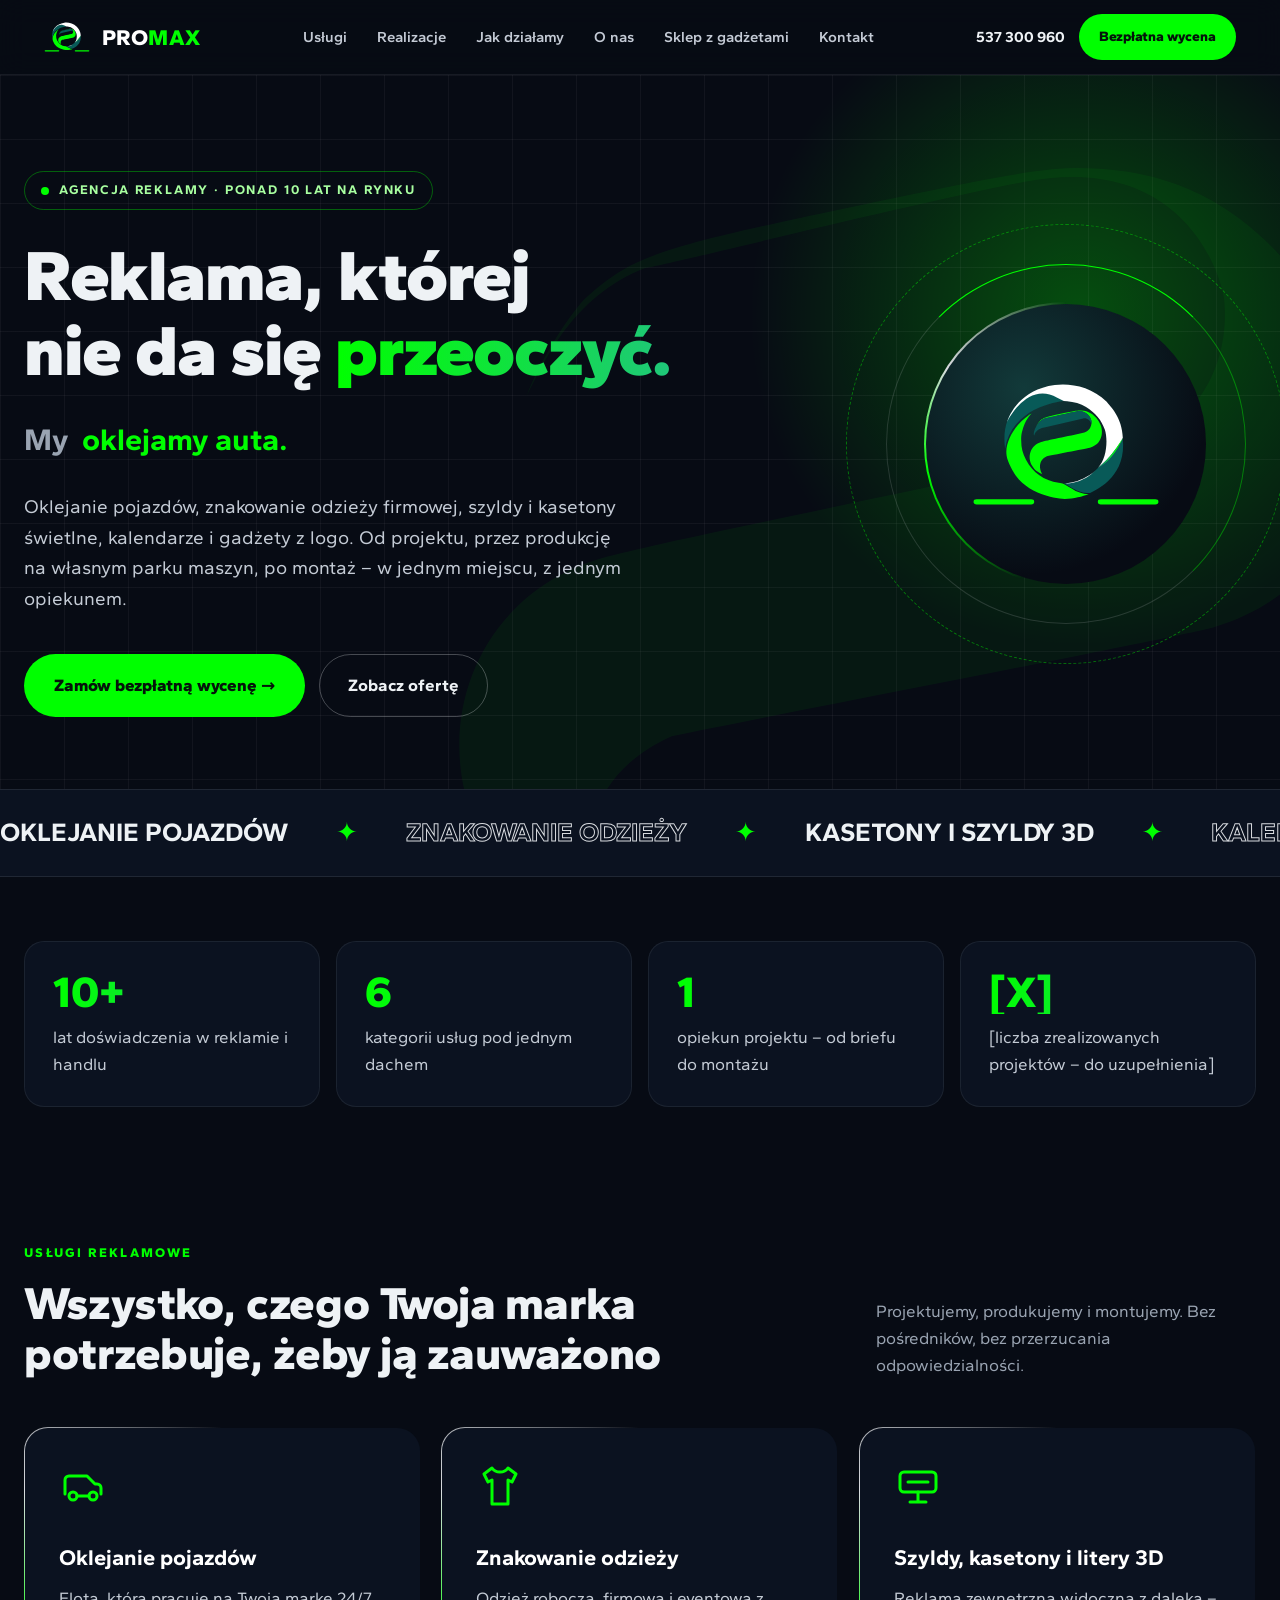
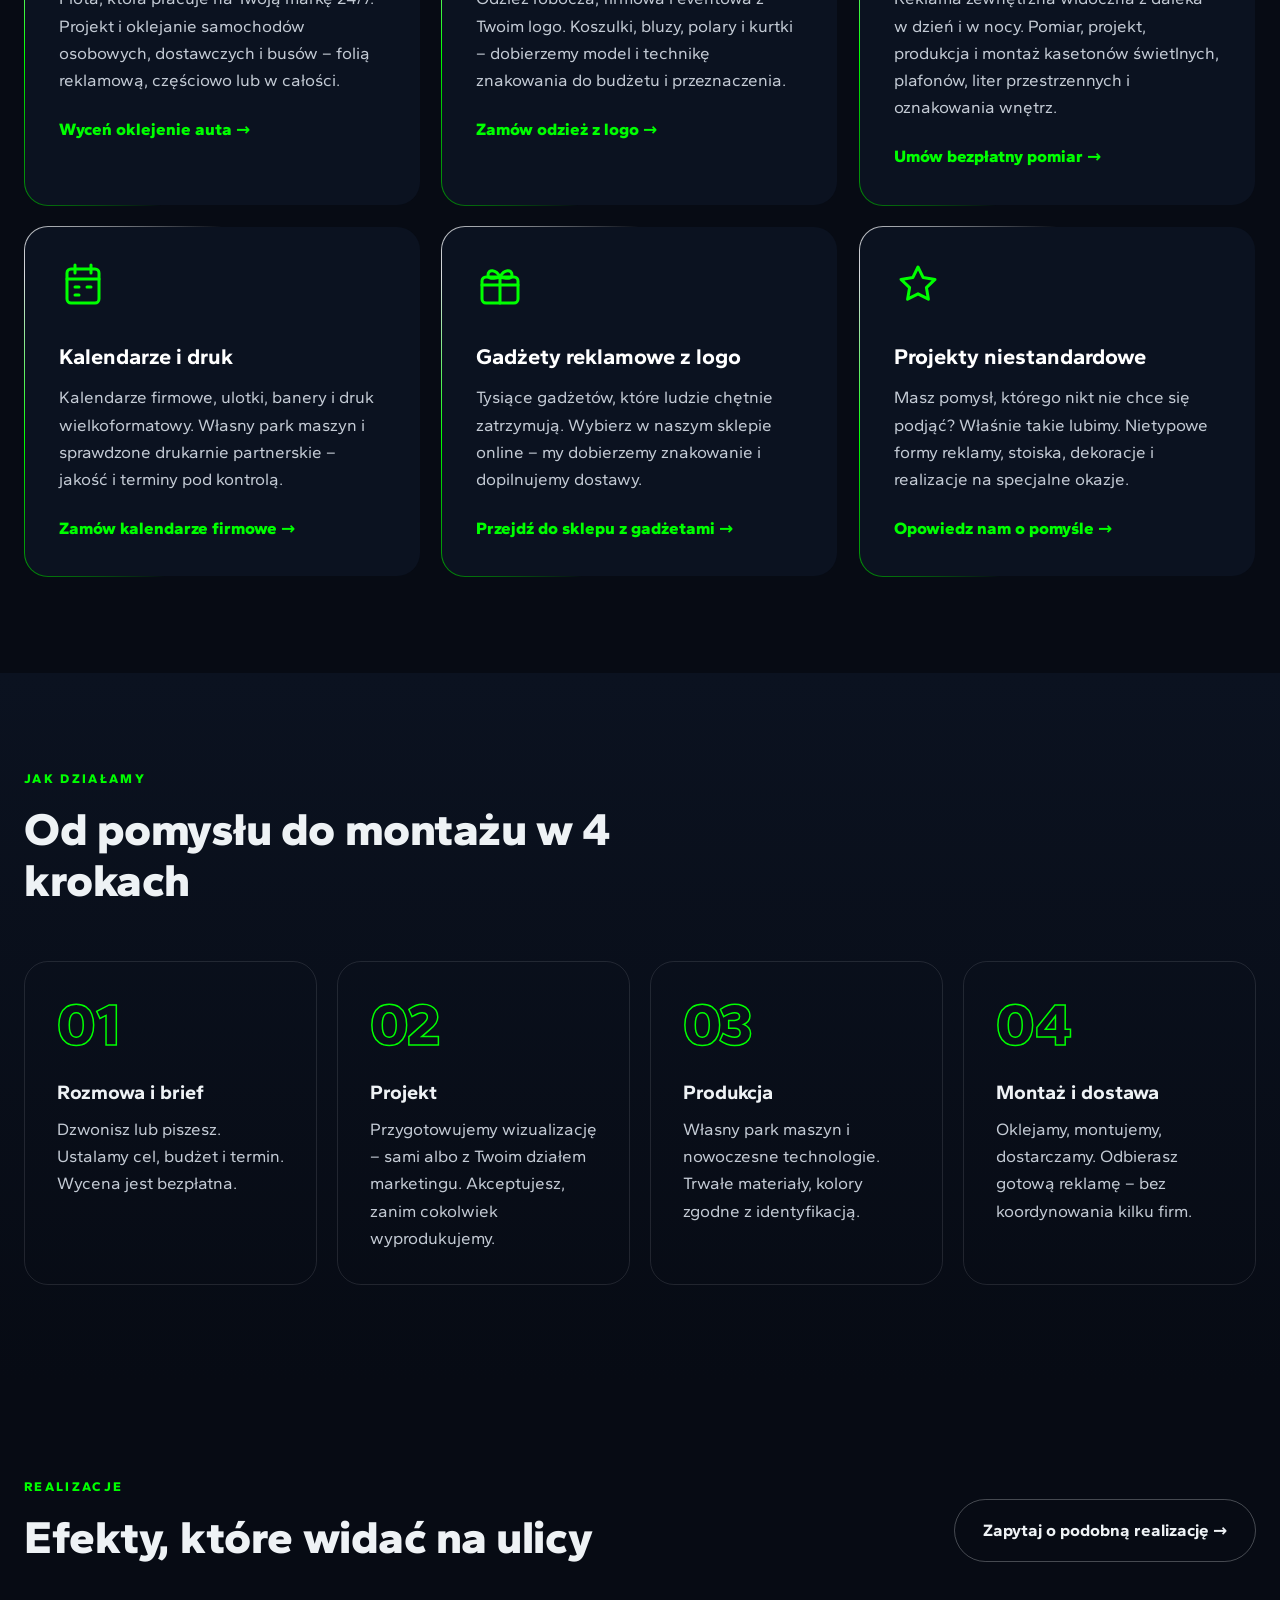
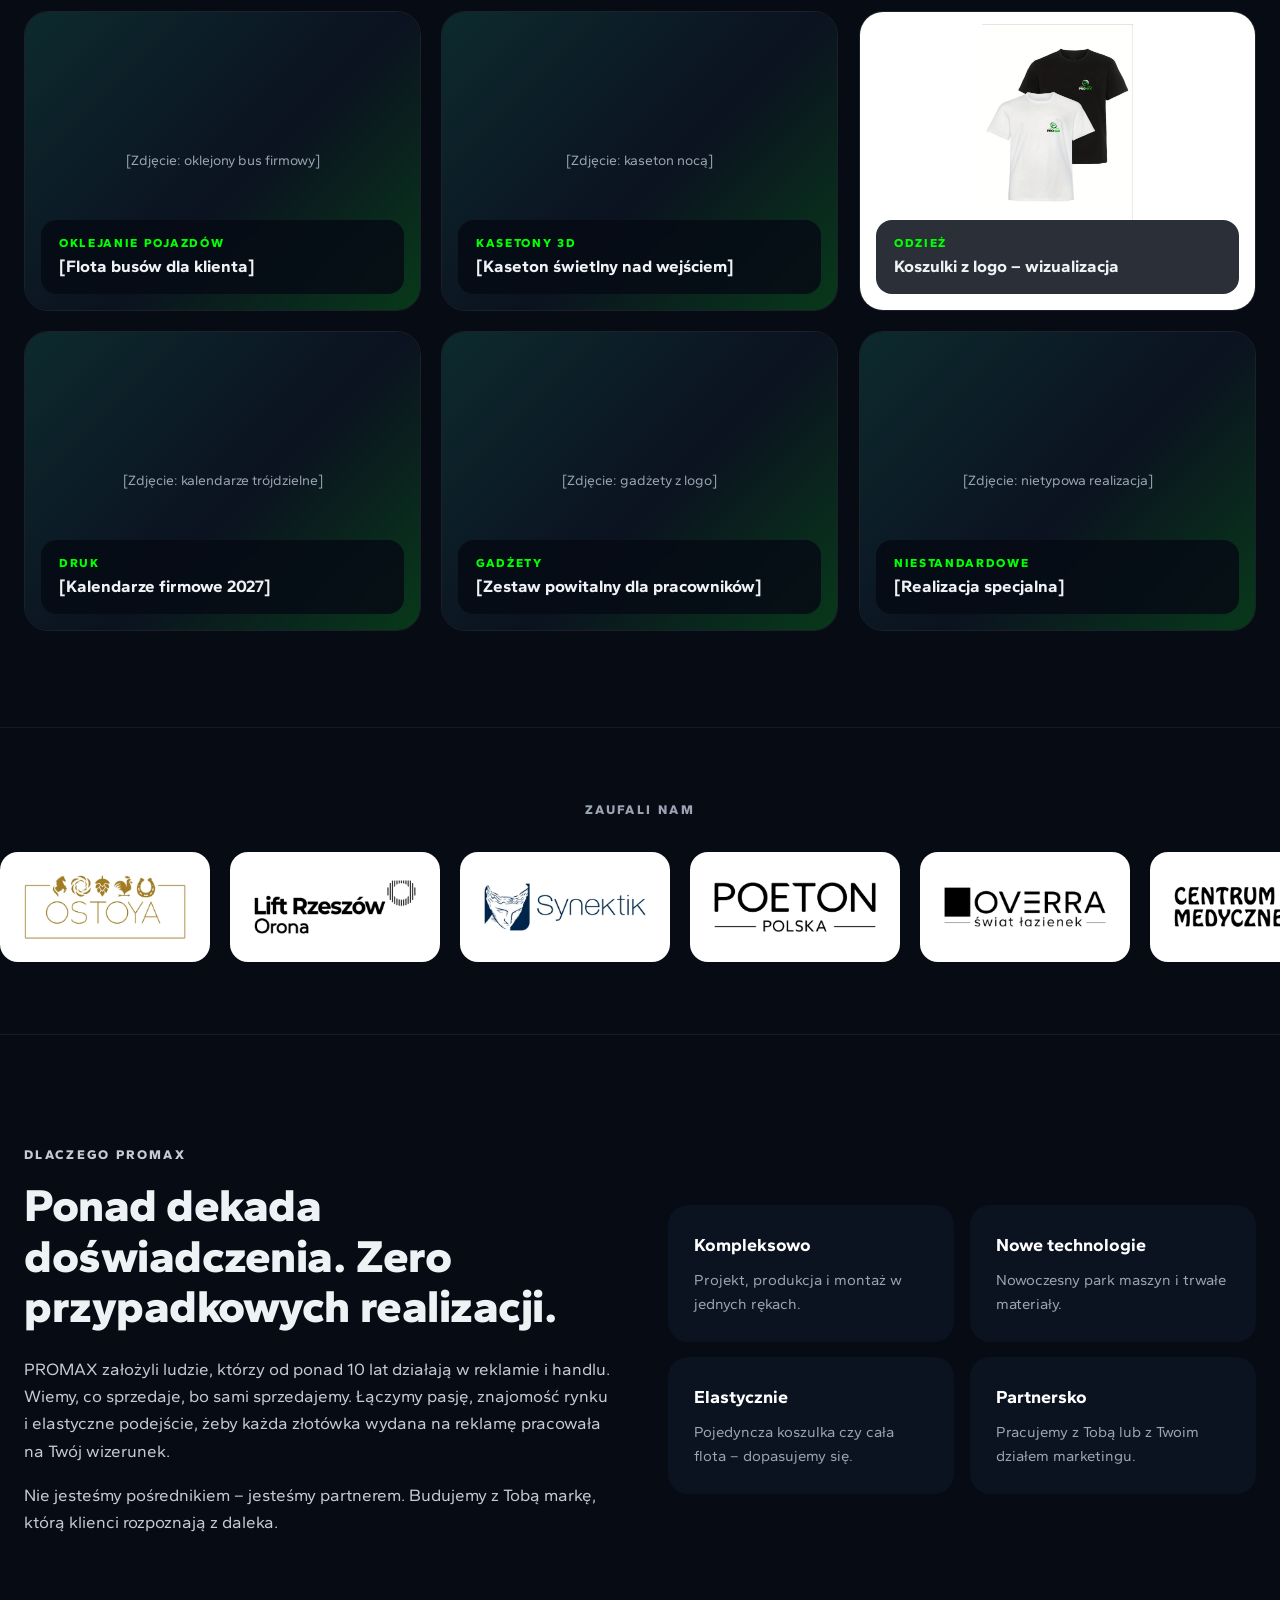
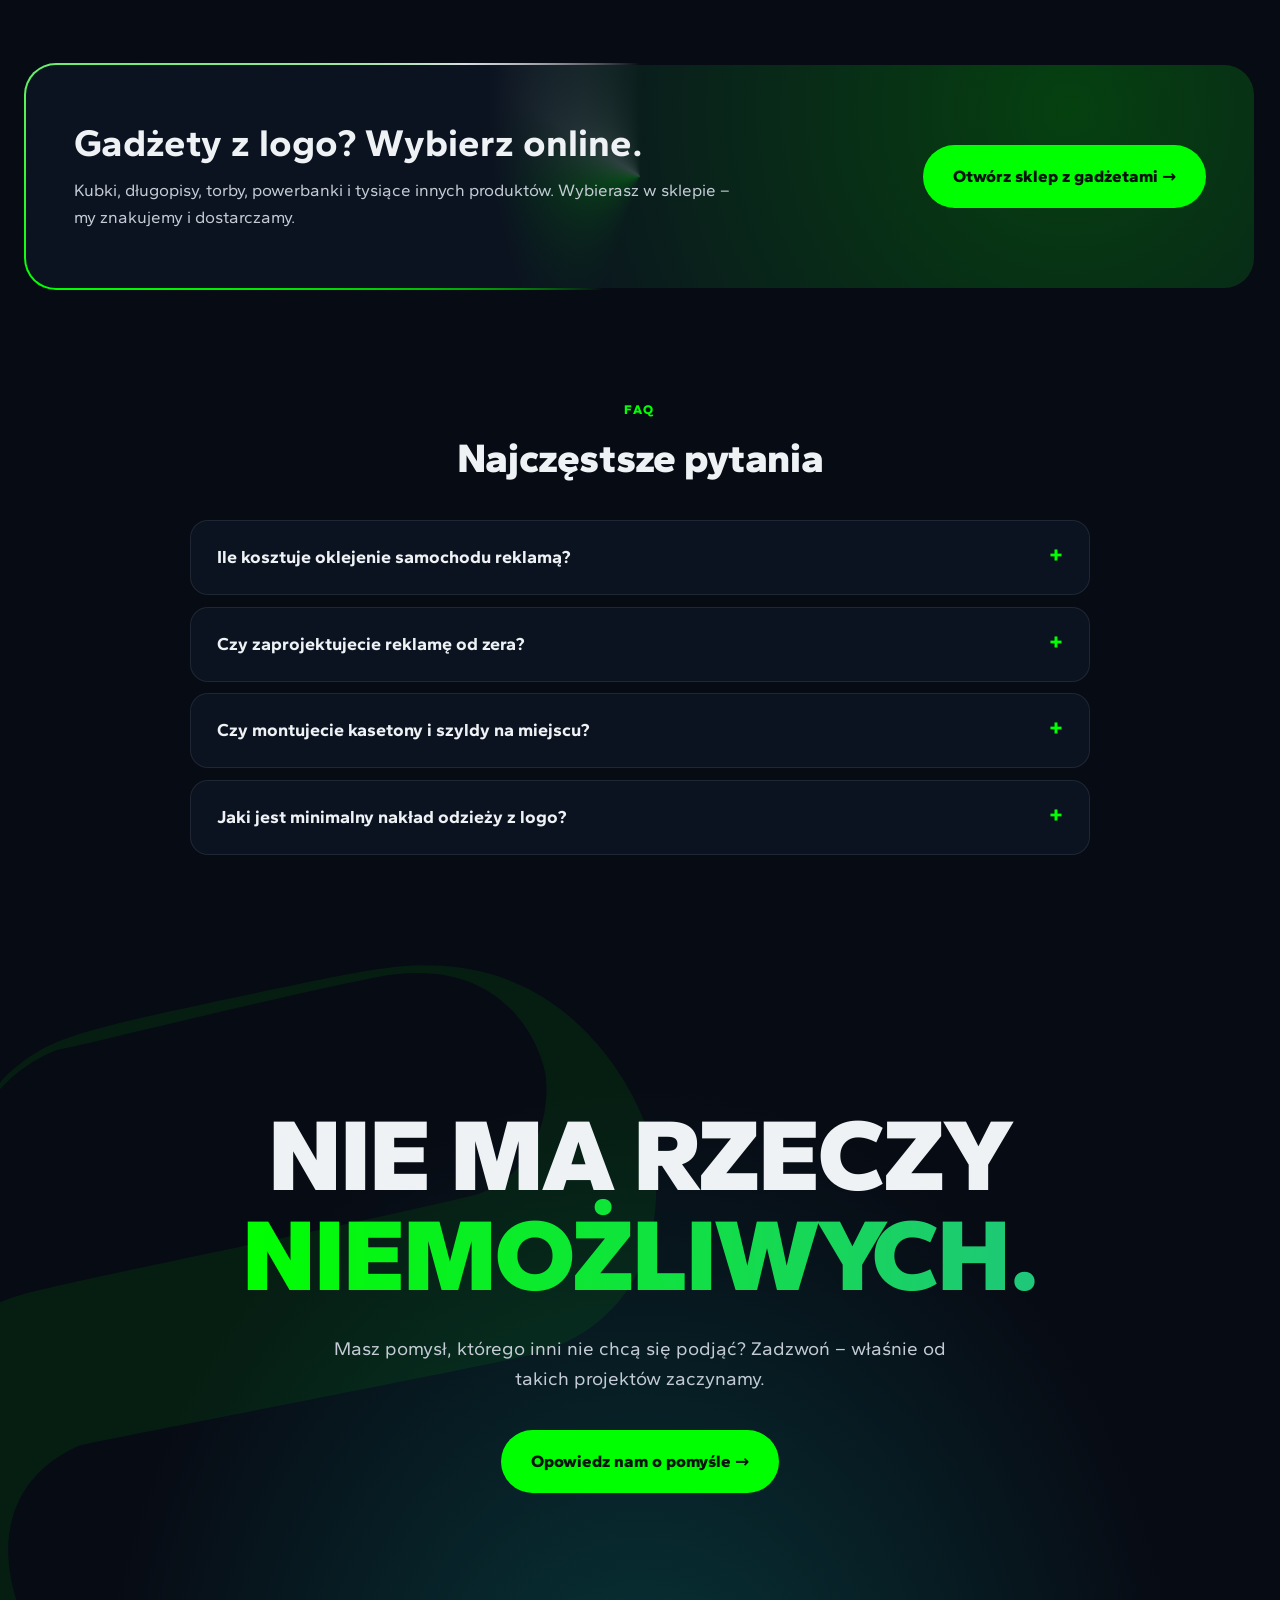
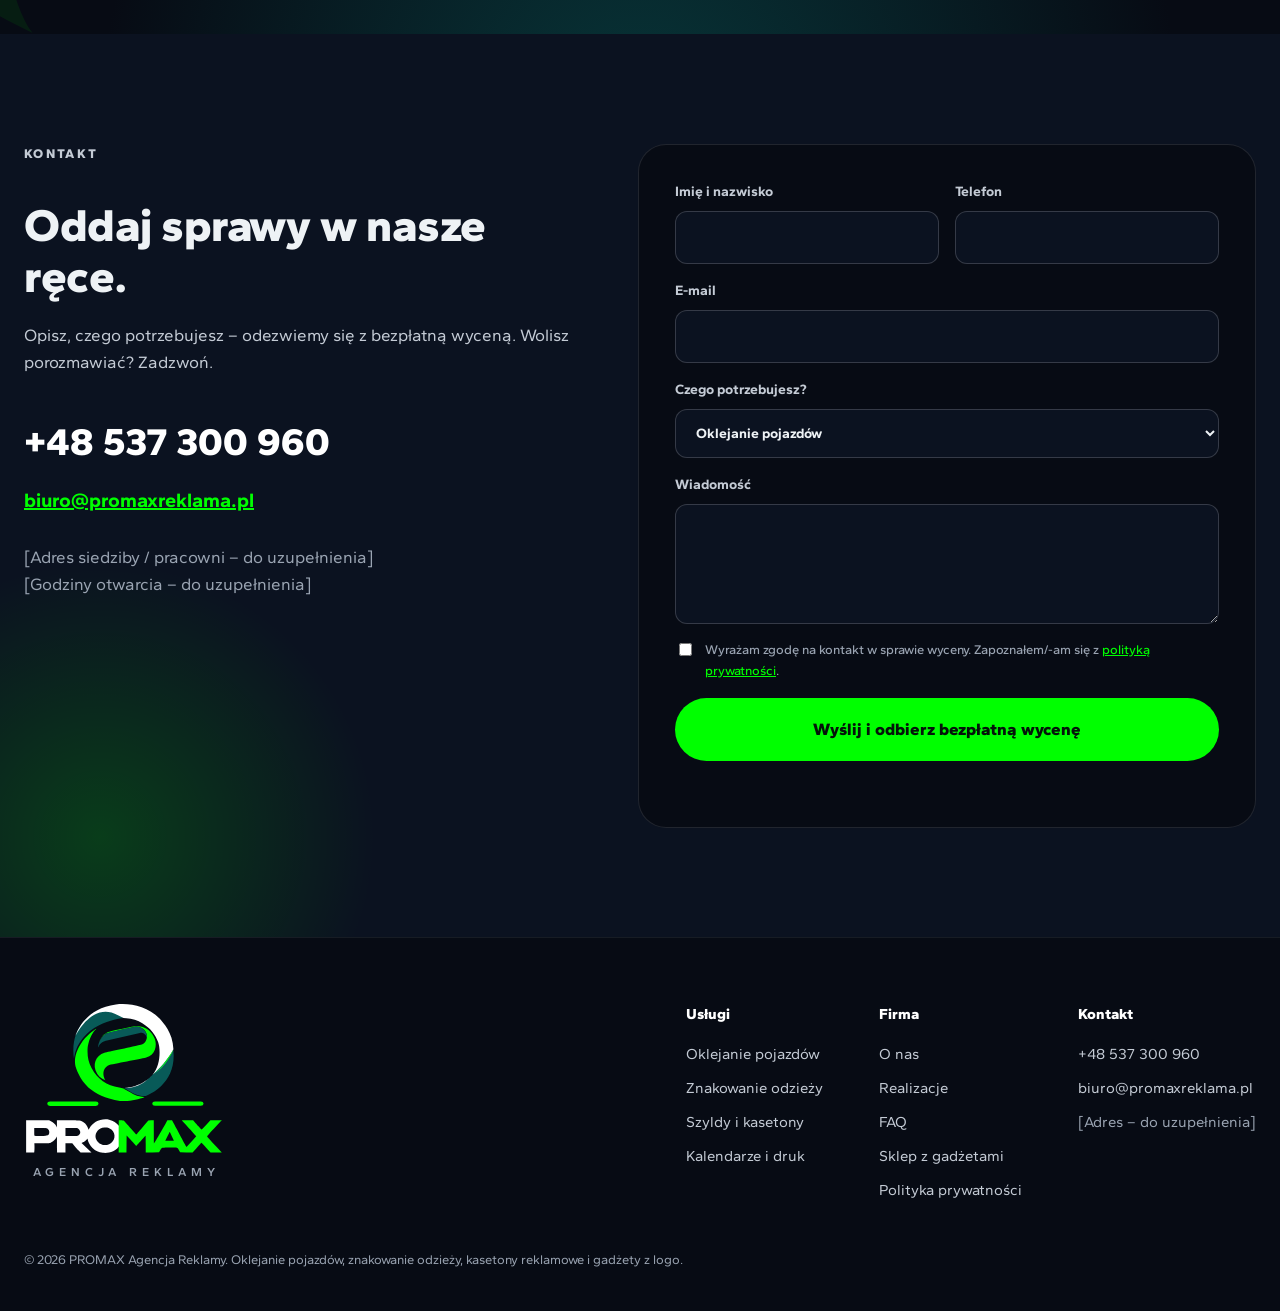
==== commit 440050e3: "Grafika z księgi CI, logotypy klientów i animacje przy przewijaniu - logo PROMAX w wektorach (SVG) z" ====
--- a/index.html
+++ b/index.html
@@ -13,20 +13,23 @@
 <meta property="og:title" content="PROMAX – reklama, której nie da się przeoczyć">
 <meta property="og:description" content="Oklejanie pojazdów, odzież z logo, kasetony 3D, kalendarze i gadżety. Projekt, produkcja i montaż – z jednym opiekunem.">
 <meta property="og:url" content="https://promaxreklama.pl/">
-<meta property="og:image" content="https://promaxreklama.pl/assets/img/promax-logo.png">
-<link rel="icon" type="image/png" href="assets/img/promax-znak.png">
+<meta property="og:image" content="https://promaxreklama.pl/assets/img/og-image.png">
+<meta property="og:image:width" content="1200">
+<meta property="og:image:height" content="630">
+<link rel="icon" type="image/svg+xml" href="assets/img/promax-sygnet.svg">
 <link rel="preconnect" href="https://fonts.googleapis.com">
 <link rel="preconnect" href="https://fonts.gstatic.com" crossorigin>
-<link rel="stylesheet" href="https://fonts.googleapis.com/css2?family=Archivo:wdth,wght@100..125,600..800&family=Manrope:wght@400;500;600;700;800&display=swap">
+<link rel="stylesheet" href="https://fonts.googleapis.com/css2?family=Gantari:wght@300;400;500;600;700;800;900&display=swap">
 <link rel="stylesheet" href="assets/css/style.css">
+<script>document.documentElement.classList.add('js');setTimeout(function(){if(!window.__promaxReady)document.documentElement.classList.remove('js')},4000);</script>
 <script type="application/ld+json">
 {
   "@context": "https://schema.org",
   "@type": "LocalBusiness",
   "name": "PROMAX Agencja Reklamy",
   "url": "https://promaxreklama.pl/",
-  "logo": "https://promaxreklama.pl/assets/img/promax-logo.png",
-  "image": "https://promaxreklama.pl/assets/img/promax-logo.png",
+  "logo": "https://promaxreklama.pl/assets/img/promax-logo-dark.svg",
+  "image": "https://promaxreklama.pl/assets/img/og-image.png",
   "telephone": "+48537300960",
   "email": "biuro@promaxreklama.pl",
   "description": "Oklejanie pojazdów, znakowanie odzieży, kasetony i litery 3D, kalendarze, druk i gadżety reklamowe z logo.",
@@ -60,7 +63,7 @@
 <header class="site-header" id="top">
   <nav class="nav" aria-label="Menu główne">
     <a class="brand" href="#start" aria-label="PROMAX – strona główna">
-      <img src="assets/img/promax-znak.png" alt="" width="44" height="42">
+      <img src="assets/img/promax-sygnet.svg" alt="" width="46" height="40">
       <span>PRO<b>MAX</b></span>
     </a>
     <div class="navlinks" id="menu">
@@ -87,6 +90,7 @@
 <section class="hero" id="start">
   <div class="hero-glow pulse" aria-hidden="true"></div>
   <div class="hero-grid" aria-hidden="true"></div>
+  <img class="swoosh swoosh--hero" src="assets/img/promax-swoosh.svg" alt="" aria-hidden="true">
   <div class="wrap hero-inner">
     <div class="hero-copy">
       <p class="badge rise"><i class="dot"></i>Agencja reklamy · ponad 10 lat na rynku</p>
@@ -114,7 +118,7 @@
       <div class="ring1 spin"></div>
       <div class="ring2 spinr"></div>
       <div class="orb-frame frame">
-        <div class="orb floaty"><img src="assets/img/promax-znak.png" alt="" width="200" height="192"></div>
+        <div class="orb floaty"><img src="assets/img/promax-sygnet.svg" alt="" width="190" height="166"></div>
       </div>
     </div>
   </div>
@@ -131,10 +135,10 @@
 <!-- LICZBY -->
 <section class="facts" aria-label="PROMAX w liczbach">
   <div class="wrap grid">
-    <div class="fact reveal"><p class="n gt">10+</p><p>lat doświadczenia w reklamie i handlu</p></div>
-    <div class="fact reveal"><p class="n gt">6</p><p>kategorii usług pod jednym dachem</p></div>
-    <div class="fact reveal"><p class="n gt">1</p><p>opiekun projektu – od briefu do montażu</p></div>
-    <div class="fact reveal"><p class="n gt">[X]</p><p>[liczba zrealizowanych projektów – do uzupełnienia]</p></div>
+    <div class="fact"><p class="n gt">10+</p><p>lat doświadczenia w reklamie i handlu</p></div>
+    <div class="fact"><p class="n gt">6</p><p>kategorii usług pod jednym dachem</p></div>
+    <div class="fact"><p class="n gt">1</p><p>opiekun projektu – od briefu do montażu</p></div>
+    <div class="fact"><p class="n gt">[X]</p><p>[liczba zrealizowanych projektów – do uzupełnienia]</p></div>
   </div>
 </section>
 
@@ -149,49 +153,49 @@
       <p class="lead" style="margin:0;max-width:380px;color:var(--muted)">Projektujemy, produkujemy i montujemy. Bez pośredników, bez przerzucania odpowiedzialności.</p>
     </div>
     <div class="grid">
-      <a class="card frame frame-slow reveal" href="#kontakt" data-service="Oklejanie pojazdów">
-        <div class="card-in">
-          <svg aria-hidden="true" width="48" height="48" viewBox="0 0 24 24" fill="none" stroke="#3DFF2E" stroke-width="1.5" stroke-linecap="round" stroke-linejoin="round"><path d="M3 16V9a2 2 0 0 1 2-2h9l4 4h1a2 2 0 0 1 2 2v3"/><circle cx="7" cy="17" r="2"/><circle cx="17" cy="17" r="2"/><path d="M9 17h6"/></svg>
+      <a class="card frame frame-slow" href="#kontakt" data-service="Oklejanie pojazdów">
+        <div class="card-in">
+          <svg aria-hidden="true" width="48" height="48" viewBox="0 0 24 24" fill="none" stroke="#00FF00" stroke-width="1.5" stroke-linecap="round" stroke-linejoin="round"><path d="M3 16V9a2 2 0 0 1 2-2h9l4 4h1a2 2 0 0 1 2 2v3"/><circle cx="7" cy="17" r="2"/><circle cx="17" cy="17" r="2"/><path d="M9 17h6"/></svg>
           <h3>Oklejanie pojazdów</h3>
           <p>Flota, która pracuje na Twoją markę 24/7. Projekt i oklejanie samochodów osobowych, dostawczych i busów – folią reklamową, częściowo lub w całości.</p>
           <p class="more">Wyceń oklejenie auta →</p>
         </div>
       </a>
-      <a class="card frame frame-slow reveal" href="#kontakt" data-service="Znakowanie odzieży">
-        <div class="card-in">
-          <svg aria-hidden="true" width="48" height="48" viewBox="0 0 24 24" fill="none" stroke="#3DFF2E" stroke-width="1.5" stroke-linecap="round" stroke-linejoin="round"><path d="M8 3 4 6l2 4 2-1v12h8V9l2 1 2-4-4-3c-1 1.5-2.4 2-4 2s-3-.5-4-2z"/></svg>
+      <a class="card frame frame-slow" href="#kontakt" data-service="Znakowanie odzieży">
+        <div class="card-in">
+          <svg aria-hidden="true" width="48" height="48" viewBox="0 0 24 24" fill="none" stroke="#00FF00" stroke-width="1.5" stroke-linecap="round" stroke-linejoin="round"><path d="M8 3 4 6l2 4 2-1v12h8V9l2 1 2-4-4-3c-1 1.5-2.4 2-4 2s-3-.5-4-2z"/></svg>
           <h3>Znakowanie odzieży</h3>
           <p>Odzież robocza, firmowa i eventowa z Twoim logo. Koszulki, bluzy, polary i kurtki – dobierzemy model i technikę znakowania do budżetu i przeznaczenia.</p>
           <p class="more">Zamów odzież z logo →</p>
         </div>
       </a>
-      <a class="card frame frame-slow reveal" href="#kontakt" data-service="Szyldy i kasetony">
-        <div class="card-in">
-          <svg aria-hidden="true" width="48" height="48" viewBox="0 0 24 24" fill="none" stroke="#3DFF2E" stroke-width="1.5" stroke-linecap="round" stroke-linejoin="round"><rect x="3" y="5" width="18" height="10" rx="2"/><path d="M7 10h10M12 15v5M8 20h8"/></svg>
+      <a class="card frame frame-slow" href="#kontakt" data-service="Szyldy i kasetony">
+        <div class="card-in">
+          <svg aria-hidden="true" width="48" height="48" viewBox="0 0 24 24" fill="none" stroke="#00FF00" stroke-width="1.5" stroke-linecap="round" stroke-linejoin="round"><rect x="3" y="5" width="18" height="10" rx="2"/><path d="M7 10h10M12 15v5M8 20h8"/></svg>
           <h3>Szyldy, kasetony i litery 3D</h3>
           <p>Reklama zewnętrzna widoczna z daleka – w dzień i w nocy. Pomiar, projekt, produkcja i montaż kasetonów świetlnych, plafonów, liter przestrzennych i oznakowania wnętrz.</p>
           <p class="more">Umów bezpłatny pomiar →</p>
         </div>
       </a>
-      <a class="card frame frame-slow reveal" href="#kontakt" data-service="Kalendarze i druk">
-        <div class="card-in">
-          <svg aria-hidden="true" width="48" height="48" viewBox="0 0 24 24" fill="none" stroke="#3DFF2E" stroke-width="1.5" stroke-linecap="round" stroke-linejoin="round"><rect x="4" y="4" width="16" height="17" rx="2"/><path d="M4 9h16M8 2v4M16 2v4M8 13h2M14 13h2M8 17h2"/></svg>
+      <a class="card frame frame-slow" href="#kontakt" data-service="Kalendarze i druk">
+        <div class="card-in">
+          <svg aria-hidden="true" width="48" height="48" viewBox="0 0 24 24" fill="none" stroke="#00FF00" stroke-width="1.5" stroke-linecap="round" stroke-linejoin="round"><rect x="4" y="4" width="16" height="17" rx="2"/><path d="M4 9h16M8 2v4M16 2v4M8 13h2M14 13h2M8 17h2"/></svg>
           <h3>Kalendarze i druk</h3>
           <p>Kalendarze firmowe, ulotki, banery i druk wielkoformatowy. Własny park maszyn i sprawdzone drukarnie partnerskie – jakość i terminy pod kontrolą.</p>
           <p class="more">Zamów kalendarze firmowe →</p>
         </div>
       </a>
-      <a class="card frame frame-slow reveal" href="https://promax.cool-shop.eu/pl" rel="noopener">
-        <div class="card-in">
-          <svg aria-hidden="true" width="48" height="48" viewBox="0 0 24 24" fill="none" stroke="#3DFF2E" stroke-width="1.5" stroke-linecap="round" stroke-linejoin="round"><rect x="3" y="8" width="18" height="13" rx="2"/><path d="M12 8v13M3 12h18M12 8c-2-4-6-4-6-1s6 1 6 1 6 2 6-1-4-3-6 1"/></svg>
+      <a class="card frame frame-slow" href="https://promax.cool-shop.eu/pl" rel="noopener">
+        <div class="card-in">
+          <svg aria-hidden="true" width="48" height="48" viewBox="0 0 24 24" fill="none" stroke="#00FF00" stroke-width="1.5" stroke-linecap="round" stroke-linejoin="round"><rect x="3" y="8" width="18" height="13" rx="2"/><path d="M12 8v13M3 12h18M12 8c-2-4-6-4-6-1s6 1 6 1 6 2 6-1-4-3-6 1"/></svg>
           <h3>Gadżety reklamowe z logo</h3>
           <p>Tysiące gadżetów, które ludzie chętnie zatrzymują. Wybierz w naszym sklepie online – my dobierzemy znakowanie i dopilnujemy dostawy.</p>
           <p class="more">Przejdź do sklepu z gadżetami →</p>
         </div>
       </a>
-      <a class="card frame frame-slow reveal" href="#kontakt" data-service="Projekt niestandardowy">
-        <div class="card-in">
-          <svg aria-hidden="true" width="48" height="48" viewBox="0 0 24 24" fill="none" stroke="#3DFF2E" stroke-width="1.5" stroke-linecap="round" stroke-linejoin="round"><path d="M12 3l2.6 5.3 5.9.9-4.3 4.1 1 5.8L12 16.4 6.8 19.1l1-5.8L3.5 9.2l5.9-.9z"/></svg>
+      <a class="card frame frame-slow" href="#kontakt" data-service="Projekt niestandardowy">
+        <div class="card-in">
+          <svg aria-hidden="true" width="48" height="48" viewBox="0 0 24 24" fill="none" stroke="#00FF00" stroke-width="1.5" stroke-linecap="round" stroke-linejoin="round"><path d="M12 3l2.6 5.3 5.9.9-4.3 4.1 1 5.8L12 16.4 6.8 19.1l1-5.8L3.5 9.2l5.9-.9z"/></svg>
           <h3>Projekty niestandardowe</h3>
           <p>Masz pomysł, którego nikt nie chce się podjąć? Właśnie takie lubimy. Nietypowe formy reklamy, stoiska, dekoracje i realizacje na specjalne okazje.</p>
           <p class="more">Opowiedz nam o pomyśle →</p>
@@ -207,10 +211,10 @@
     <p class="eyebrow">Jak działamy</p>
     <h2 class="h2">Od pomysłu do montażu w 4 krokach</h2>
     <div class="grid">
-      <div class="step reveal"><p class="num">01</p><h3>Rozmowa i brief</h3><p>Dzwonisz lub piszesz. Ustalamy cel, budżet i termin. Wycena jest bezpłatna.</p></div>
-      <div class="step reveal"><p class="num">02</p><h3>Projekt</h3><p>Przygotowujemy wizualizację – sami albo z Twoim działem marketingu. Akceptujesz, zanim cokolwiek wyprodukujemy.</p></div>
-      <div class="step reveal"><p class="num">03</p><h3>Produkcja</h3><p>Własny park maszyn i nowoczesne technologie. Trwałe materiały, kolory zgodne z identyfikacją.</p></div>
-      <div class="step reveal"><p class="num">04</p><h3>Montaż i dostawa</h3><p>Oklejamy, montujemy, dostarczamy. Odbierasz gotową reklamę – bez koordynowania kilku firm.</p></div>
+      <div class="step"><p class="num">01</p><h3>Rozmowa i brief</h3><p>Dzwonisz lub piszesz. Ustalamy cel, budżet i termin. Wycena jest bezpłatna.</p></div>
+      <div class="step"><p class="num">02</p><h3>Projekt</h3><p>Przygotowujemy wizualizację – sami albo z Twoim działem marketingu. Akceptujesz, zanim cokolwiek wyprodukujemy.</p></div>
+      <div class="step"><p class="num">03</p><h3>Produkcja</h3><p>Własny park maszyn i nowoczesne technologie. Trwałe materiały, kolory zgodne z identyfikacją.</p></div>
+      <div class="step"><p class="num">04</p><h3>Montaż i dostawa</h3><p>Oklejamy, montujemy, dostarczamy. Odbierasz gotową reklamę – bez koordynowania kilku firm.</p></div>
     </div>
   </div>
 </section>
@@ -227,12 +231,12 @@
     </div>
     <!-- TODO: podmień placeholdery na zdjęcia: <img src="assets/img/realizacje/plik.webp" alt="opis"> wewnątrz .shot -->
     <div class="shots">
-      <figure class="shot-wrap reveal"><div class="shot">[Zdjęcie: oklejony bus firmowy]</div><figcaption><span>Oklejanie pojazdów</span><strong>[Flota busów dla klienta]</strong></figcaption></figure>
-      <figure class="shot-wrap reveal"><div class="shot">[Zdjęcie: kaseton nocą]</div><figcaption><span>Kasetony 3D</span><strong>[Kaseton świetlny nad wejściem]</strong></figcaption></figure>
-      <figure class="shot-wrap reveal"><div class="shot">[Zdjęcie: zespół w odzieży z logo]</div><figcaption><span>Odzież</span><strong>[Odzież robocza z logo]</strong></figcaption></figure>
-      <figure class="shot-wrap reveal"><div class="shot">[Zdjęcie: kalendarze trójdzielne]</div><figcaption><span>Druk</span><strong>[Kalendarze firmowe 2027]</strong></figcaption></figure>
-      <figure class="shot-wrap reveal"><div class="shot">[Zdjęcie: gadżety z logo]</div><figcaption><span>Gadżety</span><strong>[Zestaw powitalny dla pracowników]</strong></figcaption></figure>
-      <figure class="shot-wrap reveal"><div class="shot">[Zdjęcie: nietypowa realizacja]</div><figcaption><span>Niestandardowe</span><strong>[Realizacja specjalna]</strong></figcaption></figure>
+      <figure class="shot-wrap"><div class="shot">[Zdjęcie: oklejony bus firmowy]</div><figcaption><span>Oklejanie pojazdów</span><strong>[Flota busów dla klienta]</strong></figcaption></figure>
+      <figure class="shot-wrap"><div class="shot">[Zdjęcie: kaseton nocą]</div><figcaption><span>Kasetony 3D</span><strong>[Kaseton świetlny nad wejściem]</strong></figcaption></figure>
+      <figure class="shot-wrap"><div class="shot shot--light"><img src="assets/img/realizacje/odziez-z-logo-wizualizacja.webp" alt="Koszulki z logo PROMAX – wizualizacja znakowania odzieży" loading="lazy" width="603" height="804"></div><figcaption><span>Odzież</span><strong>Koszulki z logo – wizualizacja</strong></figcaption></figure>
+      <figure class="shot-wrap"><div class="shot">[Zdjęcie: kalendarze trójdzielne]</div><figcaption><span>Druk</span><strong>[Kalendarze firmowe 2027]</strong></figcaption></figure>
+      <figure class="shot-wrap"><div class="shot">[Zdjęcie: gadżety z logo]</div><figcaption><span>Gadżety</span><strong>[Zestaw powitalny dla pracowników]</strong></figcaption></figure>
+      <figure class="shot-wrap"><div class="shot">[Zdjęcie: nietypowa realizacja]</div><figcaption><span>Niestandardowe</span><strong>[Realizacja specjalna]</strong></figcaption></figure>
     </div>
   </div>
 </section>
@@ -240,8 +244,7 @@
 <!-- KLIENCI -->
 <section class="clients" aria-label="Zaufali nam">
   <p class="label">Zaufali nam</p>
-  <div class="viewport">
-    <!-- TODO: wpisz logotypy klientów w JS (assets/js/main.js → CLIENT_LOGOS) -->
+  <div class="viewport" data-reveal-from="right">
     <div class="track" id="clients-track"></div>
   </div>
 </section>
@@ -256,10 +259,10 @@
       <p>Nie jesteśmy pośrednikiem – jesteśmy partnerem. Budujemy z Tobą markę, którą klienci rozpoznają z daleka.</p>
     </div>
     <div class="tiles">
-      <div class="tile reveal"><h3>Kompleksowo</h3><p>Projekt, produkcja i montaż w jednych rękach.</p></div>
-      <div class="tile reveal"><h3>Nowe technologie</h3><p>Nowoczesny park maszyn i trwałe materiały.</p></div>
-      <div class="tile reveal"><h3>Elastycznie</h3><p>Pojedyncza koszulka czy cała flota – dopasujemy się.</p></div>
-      <div class="tile reveal"><h3>Partnersko</h3><p>Pracujemy z Tobą lub z Twoim działem marketingu.</p></div>
+      <div class="tile"><h3>Kompleksowo</h3><p>Projekt, produkcja i montaż w jednych rękach.</p></div>
+      <div class="tile"><h3>Nowe technologie</h3><p>Nowoczesny park maszyn i trwałe materiały.</p></div>
+      <div class="tile"><h3>Elastycznie</h3><p>Pojedyncza koszulka czy cała flota – dopasujemy się.</p></div>
+      <div class="tile"><h3>Partnersko</h3><p>Pracujemy z Tobą lub z Twoim działem marketingu.</p></div>
     </div>
   </div>
 </section>
@@ -288,6 +291,16 @@
       <details><summary>Czy montujecie kasetony i szyldy na miejscu?<span class="plus" aria-hidden="true">+</span></summary><p>Tak – wykonujemy pomiar, produkcję i montaż kasetonów, liter 3D, plafonów oraz oznakowania wewnątrz firmy.</p></details>
       <details><summary>Jaki jest minimalny nakład odzieży z logo?<span class="plus" aria-hidden="true">+</span></summary><p>[Do uzupełnienia przez PROMAX – minimalny nakład i czas realizacji dla poszczególnych technik znakowania.]</p></details>
     </div>
+  </div>
+</section>
+
+<!-- HASŁO -->
+<section class="motto" aria-label="Nasze motto">
+  <img class="swoosh swoosh--motto" src="assets/img/promax-swoosh.svg" alt="" aria-hidden="true">
+  <div class="wrap">
+    <p class="motto-text">Nie ma rzeczy<br><span class="gt">niemożliwych.</span></p>
+    <p class="motto-sub">Masz pomysł, którego inni nie chcą się podjąć? Zadzwoń – właśnie od takich projektów zaczynamy.</p>
+    <a class="btn" href="#kontakt">Opowiedz nam o pomyśle →</a>
   </div>
 </section>
 
@@ -330,7 +343,7 @@
 <!-- STOPKA -->
 <footer class="footer">
   <div class="wrap">
-    <img class="logo" src="assets/img/promax-logo.png" alt="PROMAX Agencja Reklamy – logo" width="180" height="154" loading="lazy">
+    <div class="footer-brand"><img class="logo" src="assets/img/promax-logo-dark.svg" alt="PROMAX Agencja Reklamy – logo" width="200" height="150" loading="lazy"><p>AGENCJA REKLAMY</p></div>
     <div class="cols">
       <div class="col"><p>Usługi</p><a class="navlink" href="#uslugi">Oklejanie pojazdów</a><a class="navlink" href="#uslugi">Znakowanie odzieży</a><a class="navlink" href="#uslugi">Szyldy i kasetony</a><a class="navlink" href="#uslugi">Kalendarze i druk</a></div>
       <div class="col"><p>Firma</p><a class="navlink" href="#o-nas">O nas</a><a class="navlink" href="#realizacje">Realizacje</a><a class="navlink" href="#faq">FAQ</a><a class="navlink" href="https://promax.cool-shop.eu/pl" rel="noopener">Sklep z gadżetami</a><a class="navlink" href="polityka-prywatnosci.html">Polityka prywatności</a></div>
--- a/assets/css/style.css
+++ b/assets/css/style.css
@@ -6,8 +6,9 @@
   --text:#EEF2F5;
   --text-2:#C4CBD5;
   --muted:#9AA4B2;
-  --accent:#3DFF2E;
-  --accent-soft:#B8FFB0;
+  --accent:#00FF00;
+  --teal:#085A58;
+  --accent-soft:#A8FFA0;
   --accent-ink:#04140A;
   --silver:#D9DCE0;
   --line:rgba(217,220,224,.1);
@@ -17,10 +18,11 @@
 
 *,*::before,*::after{box-sizing:border-box}
 html{scroll-behavior:smooth;scroll-padding-top:80px}
-body{margin:0;background:var(--bg);color:var(--text);font-family:Manrope,system-ui,sans-serif;font-size:17px;line-height:1.6;overflow-x:hidden}
+html,body{overflow-x:hidden}
+body{margin:0;background:var(--bg);color:var(--text);font-family:Gantari,system-ui,sans-serif;font-size:17px;line-height:1.6;overflow-x:hidden}
 img{max-width:100%;display:block}
 a{color:var(--accent)}a:hover{color:var(--accent-soft)}
-h1,h2,h3,.display{font-family:Archivo,sans-serif;font-stretch:120%}
+h1,h2,h3,.display{font-family:Gantari,system-ui,sans-serif}
 .wrap{max-width:var(--wrap);margin:0 auto}
 .sr-only{position:absolute;width:1px;height:1px;padding:0;margin:-1px;overflow:hidden;clip:rect(0,0,0,0);border:0}
 .skip{position:absolute;left:-999px;top:8px;background:var(--accent);color:var(--accent-ink);padding:10px 16px;border-radius:8px;z-index:100;font-weight:800}
@@ -39,8 +41,8 @@
 @keyframes rise{from{opacity:0;transform:translateY(24px)}to{opacity:1;transform:none}}
 @keyframes blink{50%{opacity:.2}}
 
-.gt{background:linear-gradient(90deg,var(--accent),#19B83A,var(--silver),var(--accent));background-size:300% 100%;-webkit-background-clip:text;background-clip:text;color:transparent;animation:shift 7s linear infinite}
-.frame{background:conic-gradient(from var(--ang),rgba(61,255,46,0) 0 55%,var(--accent) 72%,var(--silver) 84%,rgba(61,255,46,0) 100%);animation:ang 5s linear infinite}
+.gt{background:linear-gradient(90deg,var(--accent),#1FC77A,var(--silver),var(--accent));background-size:300% 100%;-webkit-background-clip:text;background-clip:text;color:transparent;animation:shift 7s linear infinite}
+.frame{background:conic-gradient(from var(--ang),rgba(0,255,0,0) 0 55%,var(--accent) 72%,var(--silver) 84%,rgba(0,255,0,0) 100%);animation:ang 5s linear infinite}
 .frame-slow{animation-duration:9s}
 .spin{animation:spin 26s linear infinite}
 .spinr{animation:spinr 38s linear infinite}
@@ -49,22 +51,29 @@
 .rise{animation:rise .9s ease both}
 .d1{animation-delay:.15s}.d2{animation-delay:.3s}.d3{animation-delay:.45s}
 .dot{animation:blink 1.6s ease-in-out infinite}
-.reveal{opacity:0;transform:translateY(24px);transition:opacity .8s ease,transform .8s ease}
-.reveal.is-in{opacity:1;transform:none}
+/* pojawianie się przy przewijaniu (klasy nadaje main.js) */
+.js [data-reveal]{opacity:0;transition:opacity .9s cubic-bezier(.2,.7,.2,1),transform 1s cubic-bezier(.2,.7,.2,1);transition-delay:var(--rd,0ms);will-change:opacity,transform}
+.js [data-reveal="left"]{transform:translate3d(-90px,0,0)}
+.js [data-reveal="right"]{transform:translate3d(90px,0,0)}
+.js [data-reveal="up"]{transform:translate3d(0,40px,0)}
+.js [data-reveal].is-in{opacity:1;transform:none}
+.js .card[data-reveal].is-in:hover{transform:translateY(-6px)}
+.js .sec-fade{opacity:0;transition:opacity 1.1s ease}
+.js .sec-fade.is-in{opacity:1}
 
 /* ---------- przyciski ---------- */
 .btn{display:inline-block;background:var(--accent);color:var(--accent-ink);text-decoration:none;font-weight:800;padding:18px 30px;border-radius:999px;border:0;cursor:pointer;font:inherit;font-weight:800;transition:transform .2s ease,box-shadow .2s ease}
-.btn:hover{color:var(--accent-ink);transform:translateY(-2px);box-shadow:0 10px 30px -8px rgba(61,255,46,.6)}
+.btn:hover{color:var(--accent-ink);transform:translateY(-2px);box-shadow:0 10px 30px -8px rgba(0,255,0,.6)}
 .btn--sm{font-size:14px;padding:12px 20px}
 .ghost{display:inline-block;color:var(--text);text-decoration:none;font-weight:700;padding:17px 28px;border-radius:999px;border:1px solid rgba(217,220,224,.3);transition:background .2s}
-.ghost:hover{color:var(--text);background:rgba(61,255,46,.08)}
+.ghost:hover{color:var(--text);background:rgba(0,255,0,.08)}
 
 /* ---------- nawigacja ---------- */
 .site-header{position:sticky;top:0;z-index:20;background:rgba(7,11,20,.82);backdrop-filter:blur(14px);-webkit-backdrop-filter:blur(14px);border-bottom:1px solid rgba(217,220,224,.08)}
 .nav{max-width:var(--wrap);margin:0 auto;padding:14px 24px;display:flex;align-items:center;justify-content:space-between;gap:24px}
 .brand{display:flex;align-items:center;gap:12px;text-decoration:none}
-.brand img{width:44px;height:42px;object-fit:contain}
-.brand span{font-family:Archivo,sans-serif;font-stretch:120%;font-weight:800;font-size:22px;letter-spacing:.02em;color:#fff}
+.brand img{width:46px;height:40px;object-fit:contain}
+.brand span{font-weight:800;font-size:22px;letter-spacing:.02em;color:#fff}
 .brand b{color:var(--accent);font-weight:800}
 .navlinks{display:flex;gap:30px;font-size:15px;font-weight:600}
 .navlink{color:var(--text-2);text-decoration:none;transition:color .2s}
@@ -76,35 +85,35 @@
 /* ---------- sekcje ---------- */
 section{padding:96px 24px}
 .eyebrow{margin:0 0 14px;font-size:13px;font-weight:800;letter-spacing:.18em;text-transform:uppercase;color:var(--accent)}
-.h2{margin:0;font-weight:700;font-size:clamp(30px,3.6vw,52px);line-height:1.1;letter-spacing:-.01em}
+.h2{margin:0;font-weight:800;font-size:clamp(30px,3.6vw,52px);line-height:1.1;letter-spacing:-.01em}
 .lead{color:var(--text-2)}
 .sec-head{display:flex;justify-content:space-between;align-items:flex-end;gap:24px;flex-wrap:wrap;margin-bottom:48px}
 
 /* hero */
 .hero{position:relative;padding:96px 24px 72px;overflow:hidden}
-.hero-glow{position:absolute;width:720px;height:720px;right:-160px;top:-120px;border-radius:50%;background:radial-gradient(circle,rgba(61,255,46,.28),rgba(18,35,59,0) 65%);pointer-events:none}
+.hero-glow{position:absolute;width:720px;height:720px;right:-160px;top:-120px;border-radius:50%;background:radial-gradient(circle,rgba(0,255,0,.28),rgba(18,35,59,0) 65%);pointer-events:none}
 .hero-grid{position:absolute;inset:0;background-image:linear-gradient(rgba(217,220,224,.05) 1px,transparent 1px),linear-gradient(90deg,rgba(217,220,224,.05) 1px,transparent 1px);background-size:64px 64px;pointer-events:none}
 .hero-inner{position:relative;display:flex;flex-wrap:wrap;align-items:center;gap:48px}
 .hero-copy{flex:999 1 560px;min-width:0}
-.badge{display:inline-flex;align-items:center;gap:10px;margin:0 0 28px;padding:8px 16px;border:1px solid rgba(61,255,46,.35);border-radius:999px;font-size:13px;font-weight:700;letter-spacing:.14em;text-transform:uppercase;color:var(--accent-soft)}
+.badge{display:inline-flex;align-items:center;gap:10px;margin:0 0 28px;padding:8px 16px;border:1px solid rgba(0,255,0,.35);border-radius:999px;font-size:13px;font-weight:700;letter-spacing:.14em;text-transform:uppercase;color:var(--accent-soft)}
 .badge i{width:8px;height:8px;border-radius:50%;background:var(--accent)}
-.hero h1{margin:0;font-weight:800;font-size:clamp(40px,5.6vw,82px);line-height:1.04;letter-spacing:-.02em}
-.rotator{margin:28px 0 0;display:flex;align-items:center;gap:14px;flex-wrap:wrap;font-family:Archivo,sans-serif;font-stretch:120%;font-weight:700;font-size:clamp(22px,2.4vw,34px)}
+.hero h1{margin:0;font-weight:900;font-size:clamp(40px,5.6vw,82px);line-height:1.04;letter-spacing:-.02em}
+.rotator{margin:28px 0 0;display:flex;align-items:center;gap:14px;flex-wrap:wrap;font-weight:700;font-size:clamp(22px,2.4vw,34px)}
 .rotator .me{color:var(--muted)}
 .rotator .win{display:inline-block;height:1.25em;line-height:1.25em;overflow:hidden}
 .rotator .words{display:flex;flex-direction:column;color:var(--accent);animation:words 10s cubic-bezier(.7,0,.2,1) infinite}
 .hero .sub{margin:28px 0 0;max-width:600px;font-size:19px;color:var(--text-2)}
 .hero .ctas{margin:40px 0 0;display:flex;gap:14px;flex-wrap:wrap}
 .hero-art{flex:1 1 380px;display:flex;justify-content:center;align-items:center;position:relative;height:460px}
-.ring1{position:absolute;width:440px;height:440px;border-radius:50%;border:1px dashed rgba(61,255,46,.4)}
-.ring2{position:absolute;width:360px;height:360px;border-radius:50%;border:1px solid rgba(217,220,224,.16);border-top-color:var(--accent);border-right-color:rgba(61,255,46,.4)}
+.ring1{position:absolute;width:440px;height:440px;border-radius:50%;border:1px dashed rgba(0,255,0,.4)}
+.ring2{position:absolute;width:360px;height:360px;border-radius:50%;border:1px solid rgba(217,220,224,.16);border-top-color:var(--accent);border-right-color:rgba(0,255,0,.4)}
 .orb-frame{position:relative;padding:2px;border-radius:50%}
-.orb{width:280px;height:280px;border-radius:50%;background:radial-gradient(circle at 35% 30%,#16294A,var(--bg) 70%);display:flex;align-items:center;justify-content:center}
-.orb img{width:200px;height:192px;object-fit:contain}
+.orb{width:280px;height:280px;border-radius:50%;background:radial-gradient(circle at 35% 30%,#123A3A,var(--bg) 70%);display:flex;align-items:center;justify-content:center}
+.orb img{width:190px;height:166px;object-fit:contain}
 
 /* marquee */
 .marquee{border-top:1px solid var(--line);border-bottom:1px solid var(--line);background:var(--bg-2);padding:22px 0;overflow:hidden}
-.track{display:flex;width:max-content;gap:48px;font-family:Archivo,sans-serif;font-stretch:120%;font-weight:700;font-size:26px;white-space:nowrap;text-transform:uppercase;animation:marquee 32s linear infinite}
+.track{display:flex;width:max-content;gap:48px;font-weight:700;font-size:26px;white-space:nowrap;text-transform:uppercase;animation:marquee 32s linear infinite}
 .track .o{color:transparent;-webkit-text-stroke:1px var(--silver)}
 .track .s{color:var(--accent)}
 
@@ -112,14 +121,14 @@
 .facts{padding:64px 24px}
 .facts .grid{display:grid;grid-template-columns:repeat(auto-fit,minmax(230px,1fr));gap:16px}
 .fact{padding:28px;border-radius:20px;background:var(--bg-2);border:1px solid rgba(217,220,224,.08)}
-.fact .n{margin:0;font-family:Archivo,sans-serif;font-stretch:120%;font-weight:800;font-size:44px;line-height:1}
+.fact .n{margin:0;font-weight:800;font-size:44px;line-height:1}
 .fact p:last-child{margin:10px 0 0;color:var(--text-2)}
 
 /* usługi */
 .services{padding:72px 24px 96px}
 .services .grid{display:grid;grid-template-columns:repeat(auto-fit,minmax(min(340px,100%),1fr));gap:20px}
 .card{display:block;padding:1px;border-radius:24px;text-decoration:none;color:inherit;transition:transform .35s ease,box-shadow .35s ease}
-.card:hover{color:inherit;transform:translateY(-6px);box-shadow:0 24px 60px -20px rgba(61,255,46,.35)}
+.card:hover{color:inherit;transform:translateY(-6px);box-shadow:0 24px 60px -20px rgba(0,255,0,.35)}
 .card-in{height:100%;padding:34px;border-radius:23px;background:var(--bg-2);transition:background .3s}
 .card:hover .card-in{background:var(--bg-3)}
 .card h3{margin:22px 0 10px;font-weight:700;font-size:22px;color:#fff}
@@ -131,14 +140,14 @@
 .process .h2{margin-bottom:56px;max-width:760px}
 .process .grid{display:grid;grid-template-columns:repeat(auto-fit,minmax(250px,1fr));gap:20px}
 .step{padding:32px;border-radius:24px;border:1px solid rgba(217,220,224,.12)}
-.step .num{margin:0;font-family:Archivo,sans-serif;font-stretch:120%;font-weight:800;font-size:60px;line-height:1;color:transparent;-webkit-text-stroke:1.5px var(--accent)}
+.step .num{margin:0;font-weight:800;font-size:60px;line-height:1;color:transparent;-webkit-text-stroke:1.5px var(--accent)}
 .step h3{margin:22px 0 8px;font-size:20px}
 .step p{margin:0;color:var(--text-2)}
 
 /* realizacje */
 .shots{display:grid;grid-template-columns:repeat(auto-fit,minmax(min(300px,100%),1fr));gap:20px}
 .shot-wrap{margin:0;border-radius:24px;overflow:hidden;position:relative;height:300px;border:1px solid var(--line)}
-.shot{position:absolute;inset:0;background:linear-gradient(135deg,#12233B,var(--bg-2) 55%,#0B3A1A);display:flex;align-items:center;justify-content:center;color:var(--muted);font-size:14px;text-align:center;padding:24px;transition:transform .5s ease}
+.shot{position:absolute;inset:0;background:linear-gradient(135deg,#0D2A2E,var(--bg-2) 55%,#08391A);display:flex;align-items:center;justify-content:center;color:var(--muted);font-size:14px;text-align:center;padding:24px;transition:transform .5s ease}
 .shot img{position:absolute;inset:0;width:100%;height:100%;object-fit:cover}
 .shot-wrap:hover .shot{transform:scale(1.04)}
 .shot-wrap figcaption{position:absolute;left:16px;right:16px;bottom:16px;padding:14px 18px;border-radius:16px;background:rgba(7,11,20,.85);backdrop-filter:blur(8px)}
@@ -150,8 +159,10 @@
 .clients .label{margin:0 0 32px;text-align:center;font-size:13px;font-weight:800;letter-spacing:.18em;text-transform:uppercase;color:var(--muted)}
 .clients .viewport{overflow:hidden}
 .clients .track{gap:20px;font:inherit;text-transform:none;animation-duration:48s}
-.logo-tile{width:190px;height:90px;border-radius:16px;background:var(--bg-2);border:1px solid var(--line);display:flex;align-items:center;justify-content:center;color:var(--muted);font-size:13px;font-weight:600}
-.logo-tile img{max-width:150px;max-height:60px;object-fit:contain}
+.logo-tile{flex:0 0 auto;width:210px;height:110px;border-radius:18px;background:#fff;display:flex;align-items:center;justify-content:center;padding:16px 22px;transition:transform .3s ease,box-shadow .3s ease}
+.logo-tile:hover{transform:translateY(-4px);box-shadow:0 18px 40px -18px rgba(0,255,0,.55)}
+.logo-tile img{max-width:100%;max-height:72px;width:auto;height:auto;object-fit:contain}
+.clients .viewport:hover .track{animation-play-state:paused}
 
 /* o nas */
 .about{padding:110px 24px}
@@ -161,13 +172,13 @@
 .about .copy p{color:var(--text-2)}
 .about .tiles{flex:1 1 460px;min-width:0;display:grid;grid-template-columns:repeat(auto-fit,minmax(210px,1fr));gap:16px}
 .tile{padding:26px;border-radius:20px;background:var(--bg-2)}
-.tile h3{margin:0 0 8px;font-size:18px;color:#fff;font-family:Manrope,sans-serif;font-stretch:normal}
+.tile h3{margin:0 0 8px;font-size:18px;color:#fff;}
 .tile p{margin:0;color:var(--muted);font-size:15px}
 
 /* sklep */
 .shop{padding:0 24px 110px}
 .shop .frame{padding:2px;border-radius:32px}
-.shop-in{border-radius:30px;background:radial-gradient(circle at 85% 20%,rgba(61,255,46,.22),var(--bg-2) 55%);padding:56px 48px;display:flex;flex-wrap:wrap;justify-content:space-between;align-items:center;gap:28px}
+.shop-in{border-radius:30px;background:radial-gradient(circle at 85% 20%,rgba(0,255,0,.22),var(--bg-2) 55%);padding:56px 48px;display:flex;flex-wrap:wrap;justify-content:space-between;align-items:center;gap:28px}
 .shop-in h2{margin:0 0 12px;font-weight:700;font-size:clamp(26px,3vw,40px);line-height:1.15}
 .shop-in p{margin:0;color:var(--text-2);max-width:680px}
 
@@ -186,12 +197,12 @@
 
 /* kontakt */
 .contact{padding:110px 24px;background:var(--bg-2);position:relative;overflow:hidden}
-.contact-glow{position:absolute;width:600px;height:600px;left:-200px;bottom:-200px;border-radius:50%;background:radial-gradient(circle,rgba(61,255,46,.18),rgba(11,18,32,0) 65%);pointer-events:none}
+.contact-glow{position:absolute;width:600px;height:600px;left:-200px;bottom:-200px;border-radius:50%;background:radial-gradient(circle,rgba(0,255,0,.18),rgba(11,18,32,0) 65%);pointer-events:none}
 .contact .wrap{position:relative;display:flex;flex-wrap:wrap;gap:56px}
 .contact .info{flex:1 1 420px;min-width:0}
 .contact .info .h2{margin-bottom:20px}
 .contact .info>p{color:var(--text-2);margin:0 0 36px}
-.big-phone{display:block;font-family:Archivo,sans-serif;font-stretch:120%;font-weight:800;font-size:clamp(28px,3vw,40px);color:#fff;text-decoration:none}
+.big-phone{display:block;font-weight:800;font-size:clamp(28px,3vw,40px);color:#fff;text-decoration:none}
 .big-phone:hover{color:var(--accent)}
 .big-mail{display:block;margin-top:10px;font-size:20px;font-weight:700}
 .contact address{margin:28px 0 0;color:var(--muted);font-style:normal}
@@ -206,10 +217,27 @@
 .form .btn{width:100%;font-size:17px;padding:18px}
 .form-status{margin:0;font-size:14px;color:var(--accent-soft);min-height:1em}
 
+/* motyw „P” z CI */
+.swoosh{position:absolute;pointer-events:none;user-select:none;opacity:.06}
+.swoosh--hero{width:min(900px,90vw);right:-6%;bottom:-24%;opacity:.05}
+.swoosh--motto{width:min(760px,80vw);left:-8%;top:50%;transform:translateY(-50%);opacity:.07}
+.hero-inner,.motto .wrap{position:relative;z-index:1}
+
+/* zdjęcia na jasnym tle */
+.shot--light{background:#fff;padding:0}
+.shot--light img{object-fit:contain;padding:12px 12px 84px}
+
+/* hasło */
+.motto{position:relative;overflow:hidden;padding:140px 24px;text-align:center;background:radial-gradient(ellipse at 50% 120%,rgba(8,90,88,.55),var(--bg) 60%)}
+.motto-text{margin:0;font-weight:900;font-size:clamp(44px,8vw,120px);line-height:.98;letter-spacing:-.02em;text-transform:uppercase}
+.motto-sub{margin:28px auto 36px;max-width:620px;font-size:19px;color:var(--text-2)}
+
 /* stopka */
 .footer{padding:64px 24px 40px;border-top:1px solid rgba(217,220,224,.08)}
 .footer .wrap{display:flex;flex-wrap:wrap;justify-content:space-between;gap:40px}
-.footer .logo{width:180px;height:154px;object-fit:contain}
+.footer-brand{display:flex;flex-direction:column;align-items:center;gap:8px}
+.footer-brand p{margin:0;font-size:12px;font-weight:600;letter-spacing:.42em;color:var(--muted);padding-left:.42em}
+.footer .logo{width:200px;height:auto;object-fit:contain}
 .footer .cols{display:flex;flex-wrap:wrap;gap:56px;font-size:15px}
 .footer .col{display:flex;flex-direction:column;gap:10px}
 .footer .col p{margin:0 0 6px;font-weight:800;color:#fff}
@@ -248,5 +276,5 @@
 @media (prefers-reduced-motion:reduce){
   *,*::before,*::after{animation:none !important;transition:none !important}
   html{scroll-behavior:auto}
-  .reveal{opacity:1;transform:none}
-}
+  .js [data-reveal],.js .sec-fade{opacity:1 !important;transform:none !important}
+}
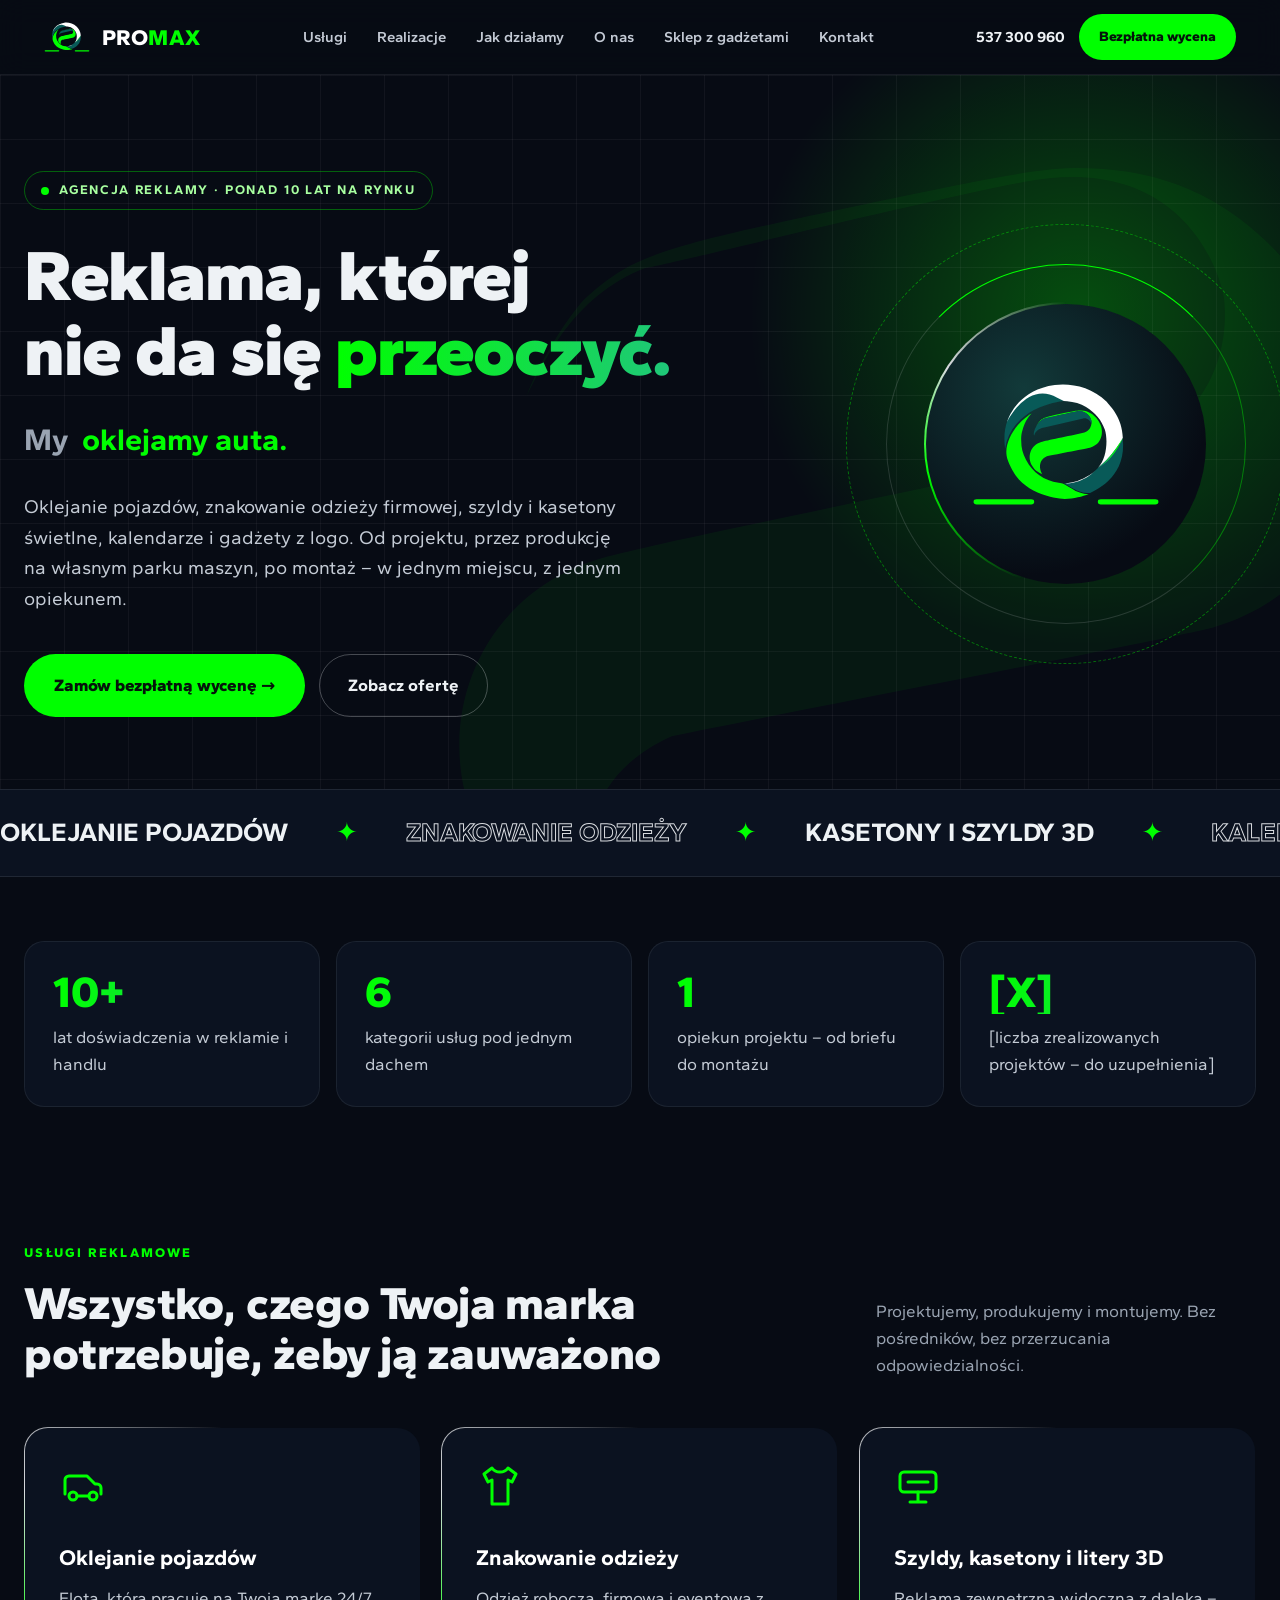
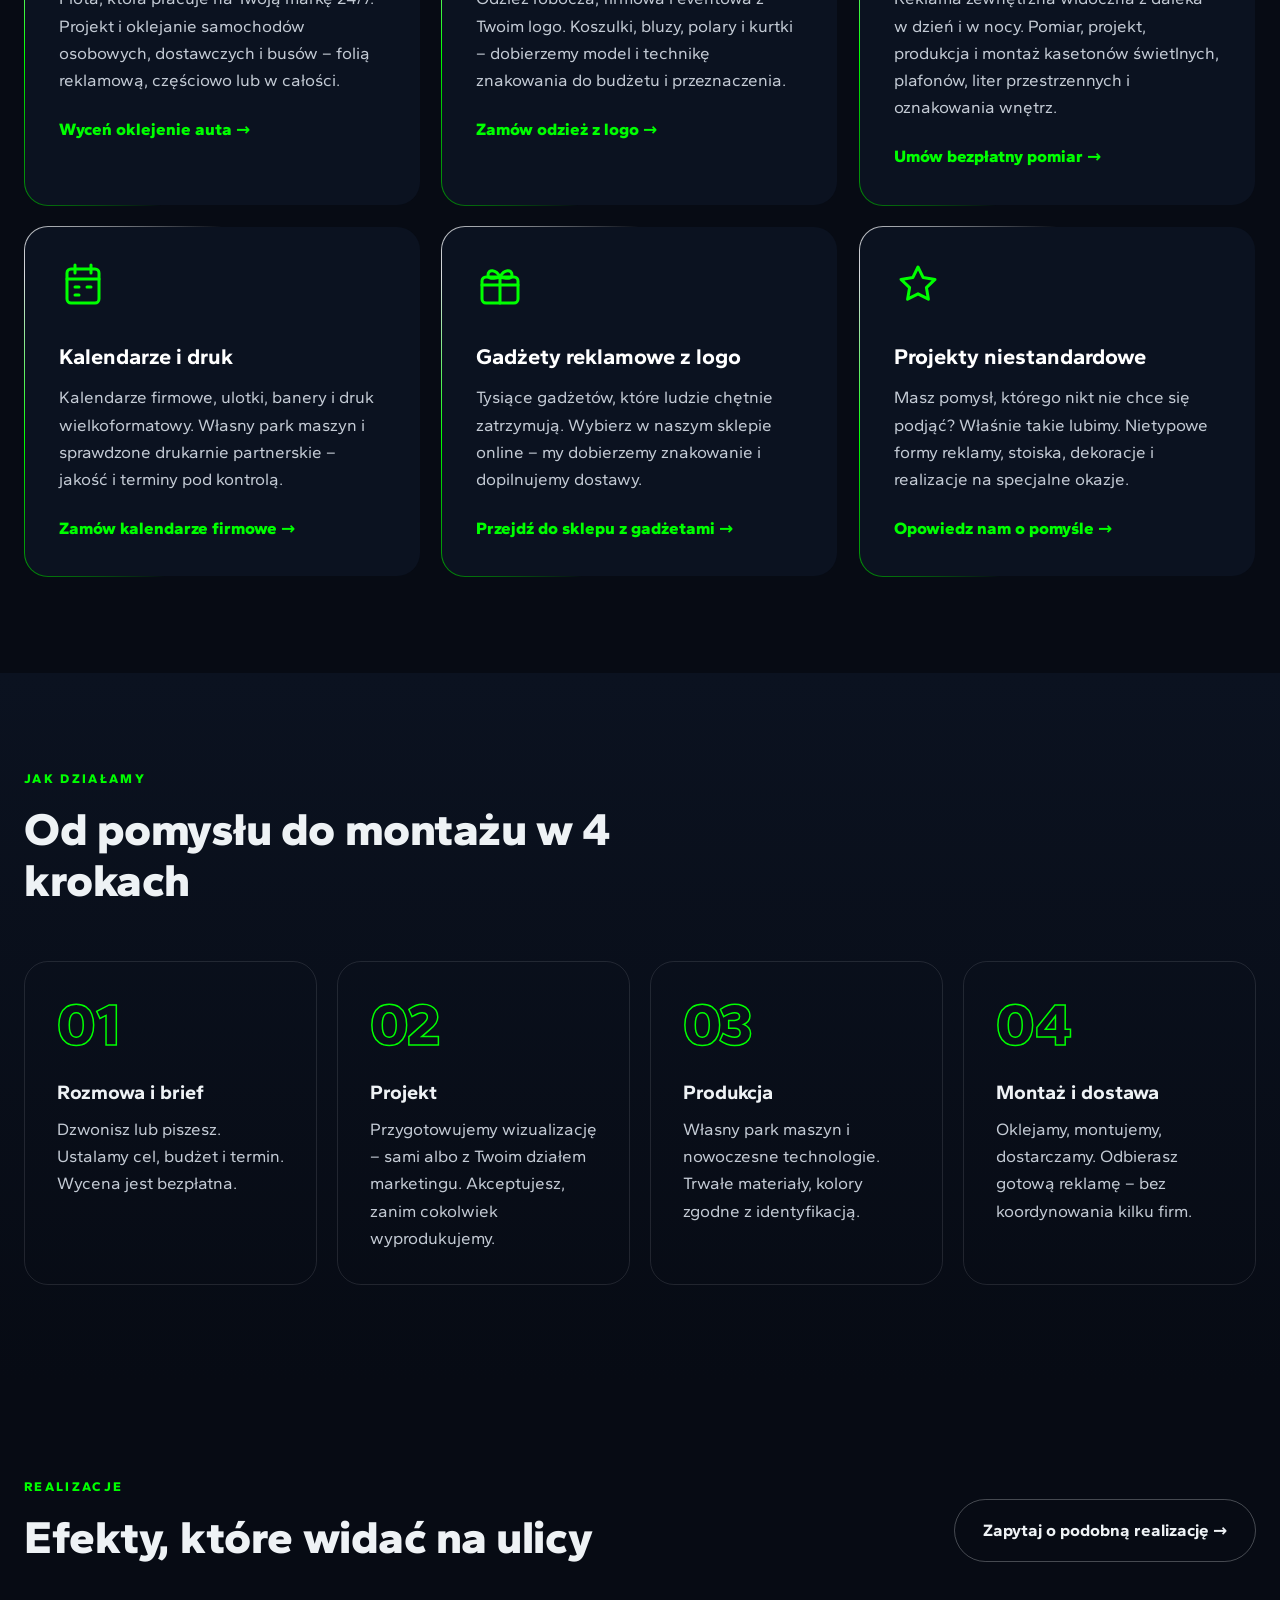
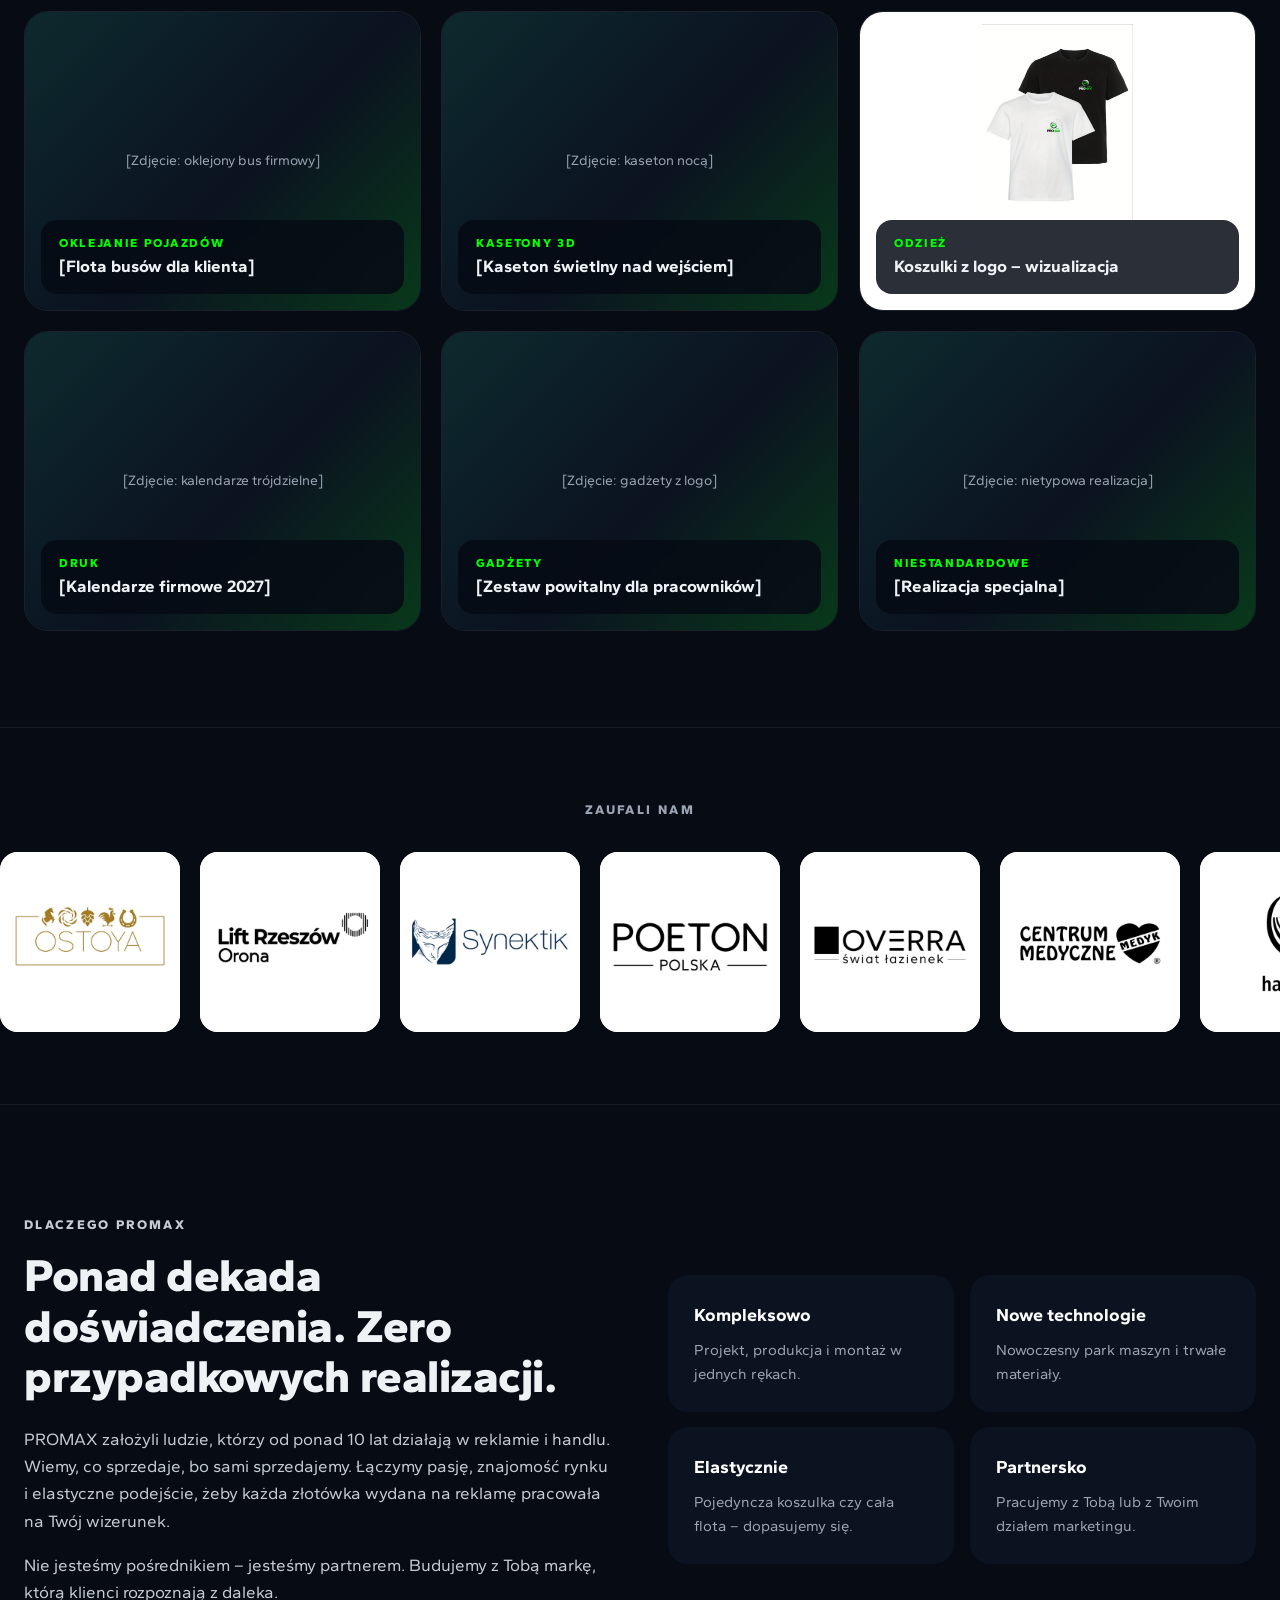
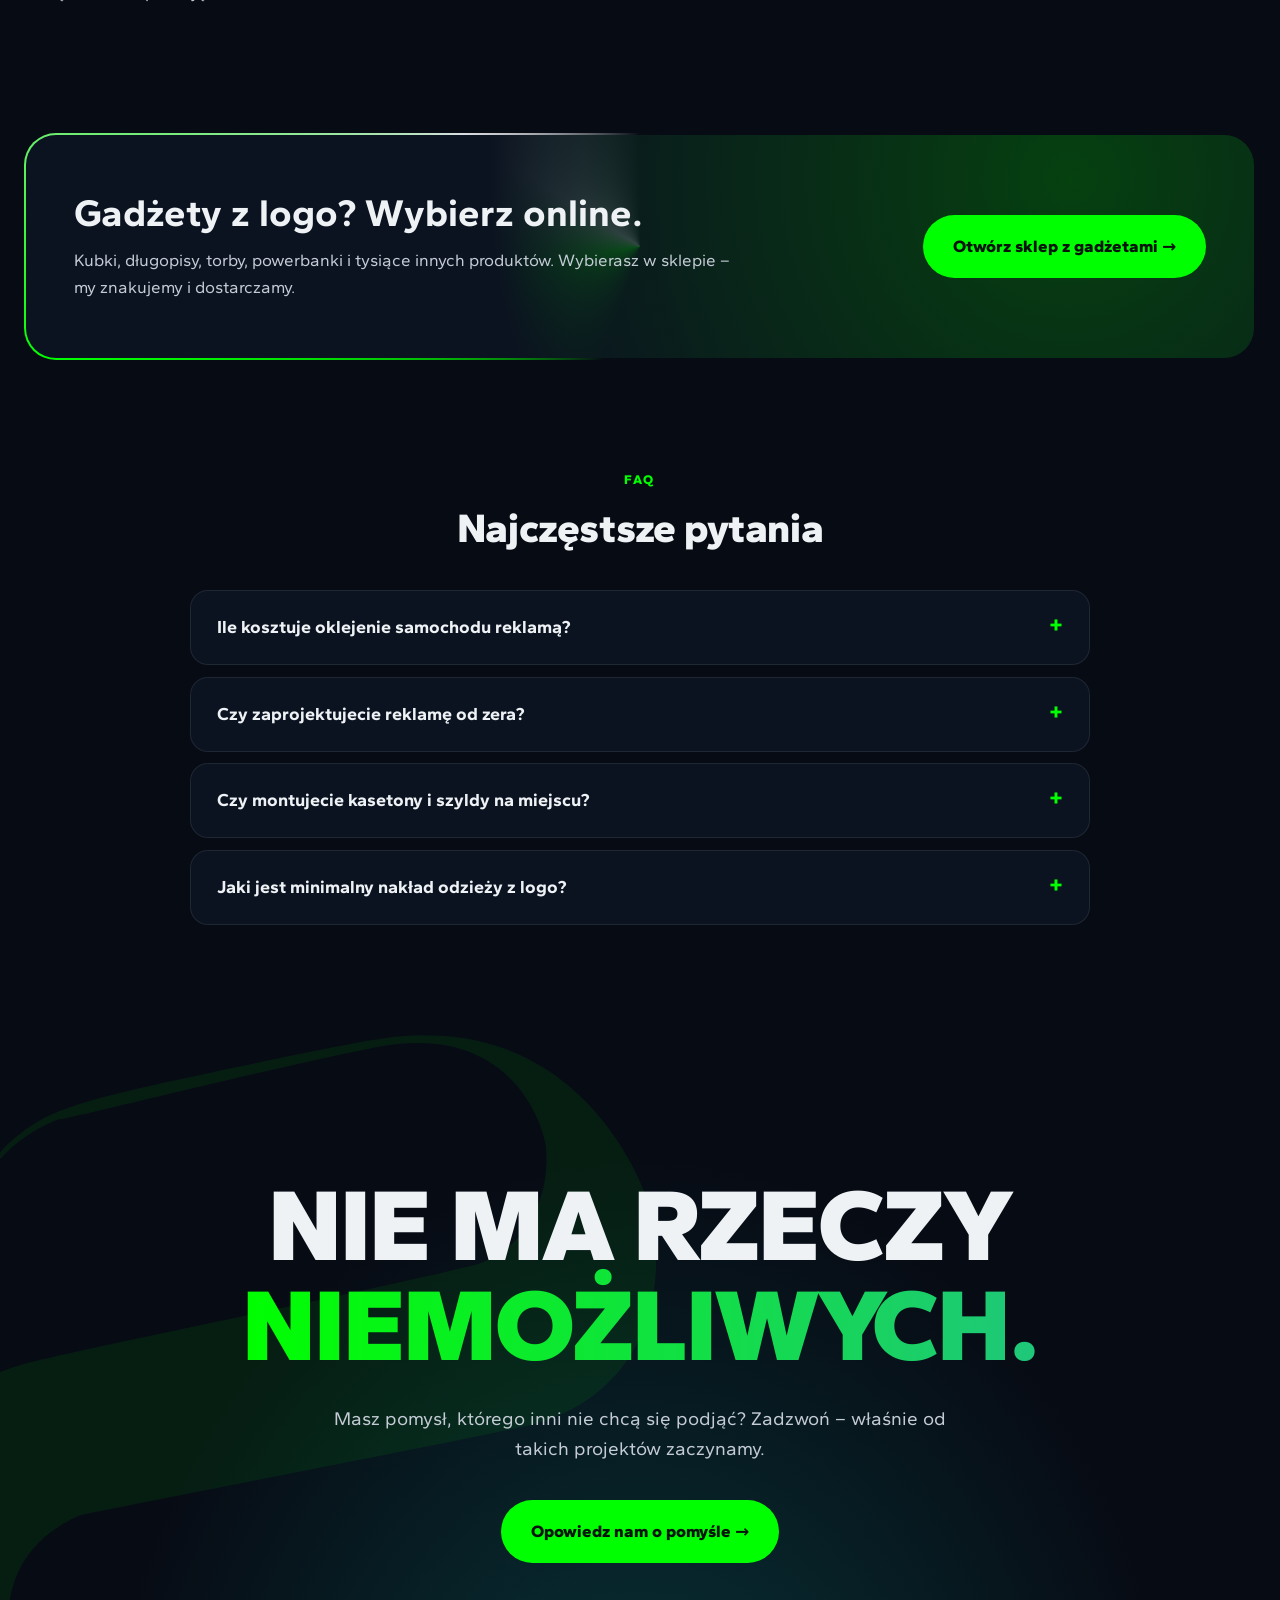
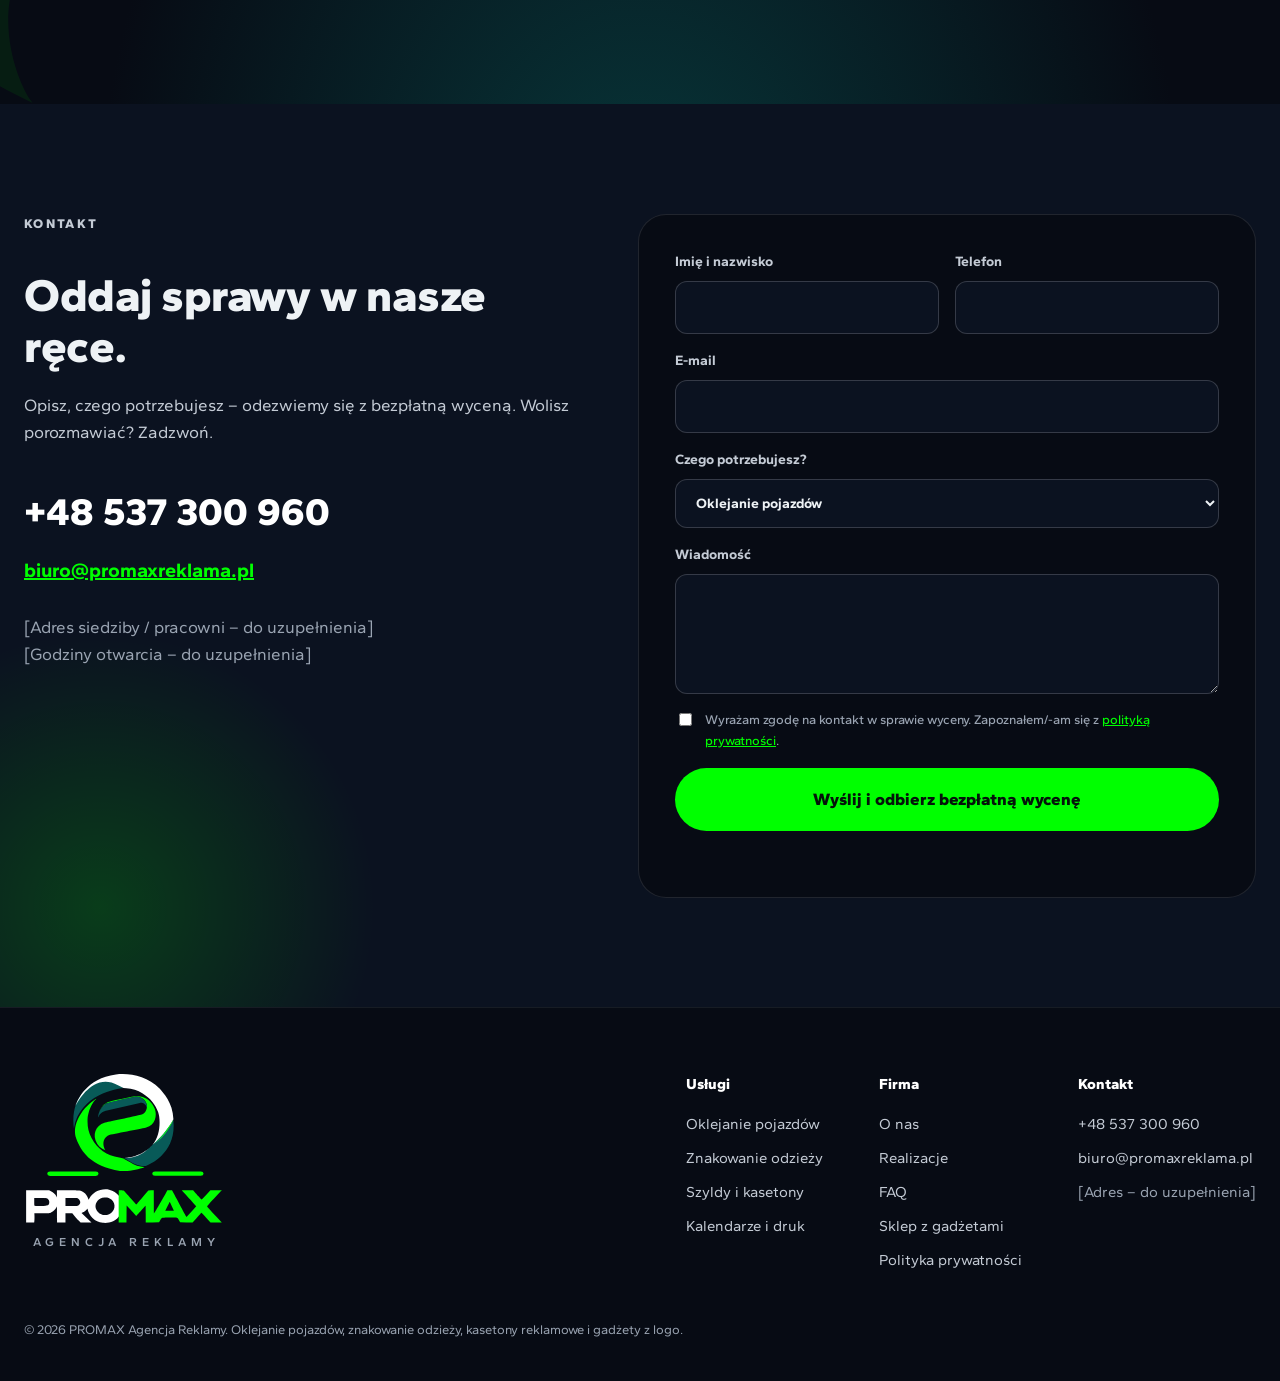
==== commit 811c0194: "Zaufali nam: logotypy 1:1 w oryginalnych kolorach na białym tle Kwadratowe kafelki jak w pliku źródł" ====
--- a/index.html
+++ b/index.html
@@ -20,8 +20,8 @@
 <link rel="preconnect" href="https://fonts.googleapis.com">
 <link rel="preconnect" href="https://fonts.gstatic.com" crossorigin>
 <link rel="stylesheet" href="https://fonts.googleapis.com/css2?family=Gantari:wght@300;400;500;600;700;800;900&display=swap">
-<link rel="stylesheet" href="assets/css/style.css">
-<script>document.documentElement.classList.add('js');setTimeout(function(){if(!window.__promaxReady)document.documentElement.classList.remove('js')},4000);</script>
+<link rel="stylesheet" href="assets/css/style.css?v=4">
+<script>document.documentElement.classList.add('js');</script>
 <script type="application/ld+json">
 {
   "@context": "https://schema.org",
@@ -353,6 +353,6 @@
   <p class="copy">© <span id="year">2026</span> PROMAX Agencja Reklamy. Oklejanie pojazdów, znakowanie odzieży, kasetony reklamowe i gadżety z logo.</p>
 </footer>
 
-<script src="assets/js/main.js" defer></script>
+<script src="assets/js/main.js?v=4" defer onerror="document.documentElement.classList.remove('js')"></script>
 </body>
 </html>
--- a/assets/css/style.css
+++ b/assets/css/style.css
@@ -52,10 +52,10 @@
 .d1{animation-delay:.15s}.d2{animation-delay:.3s}.d3{animation-delay:.45s}
 .dot{animation:blink 1.6s ease-in-out infinite}
 /* pojawianie się przy przewijaniu (klasy nadaje main.js) */
-.js [data-reveal]{opacity:0;transition:opacity .9s cubic-bezier(.2,.7,.2,1),transform 1s cubic-bezier(.2,.7,.2,1);transition-delay:var(--rd,0ms);will-change:opacity,transform}
-.js [data-reveal="left"]{transform:translate3d(-90px,0,0)}
-.js [data-reveal="right"]{transform:translate3d(90px,0,0)}
-.js [data-reveal="up"]{transform:translate3d(0,40px,0)}
+.js [data-reveal]{opacity:0;transition:opacity 1s cubic-bezier(.2,.7,.2,1),transform 1.15s cubic-bezier(.16,.8,.24,1);transition-delay:var(--rd,0ms);will-change:opacity,transform}
+.js [data-reveal="left"]{transform:translate3d(-160px,0,0)}
+.js [data-reveal="right"]{transform:translate3d(160px,0,0)}
+.js [data-reveal="up"]{transform:translate3d(0,70px,0)}
 .js [data-reveal].is-in{opacity:1;transform:none}
 .js .card[data-reveal].is-in:hover{transform:translateY(-6px)}
 .js .sec-fade{opacity:0;transition:opacity 1.1s ease}
@@ -159,9 +159,9 @@
 .clients .label{margin:0 0 32px;text-align:center;font-size:13px;font-weight:800;letter-spacing:.18em;text-transform:uppercase;color:var(--muted)}
 .clients .viewport{overflow:hidden}
 .clients .track{gap:20px;font:inherit;text-transform:none;animation-duration:48s}
-.logo-tile{flex:0 0 auto;width:210px;height:110px;border-radius:18px;background:#fff;display:flex;align-items:center;justify-content:center;padding:16px 22px;transition:transform .3s ease,box-shadow .3s ease}
+.logo-tile{flex:0 0 auto;width:180px;aspect-ratio:1/1;border-radius:18px;background:#fff;overflow:hidden;transition:transform .3s ease,box-shadow .3s ease}
 .logo-tile:hover{transform:translateY(-4px);box-shadow:0 18px 40px -18px rgba(0,255,0,.55)}
-.logo-tile img{max-width:100%;max-height:72px;width:auto;height:auto;object-fit:contain}
+.logo-tile img{display:block;width:100%;height:100%;object-fit:contain}
 .clients .viewport:hover .track{animation-play-state:paused}
 
 /* o nas */
@@ -261,6 +261,7 @@
   .nav-phone{display:none}
 }
 @media (max-width:600px){
+  .logo-tile{width:140px}
   section,.hero{padding-left:16px;padding-right:16px}
   .nav{padding:12px 16px;gap:12px}
   .brand span{font-size:19px}
@@ -274,7 +275,11 @@
   .nav-cta .btn--sm{display:none}
 }
 @media (prefers-reduced-motion:reduce){
-  *,*::before,*::after{animation:none !important;transition:none !important}
+  /* system ma „ogranicz animacje”: zatrzymujemy ruch ciągły, wjazdy zostają krótsze i łagodniejsze */
+  *,*::before,*::after{animation:none !important}
   html{scroll-behavior:auto}
-  .js [data-reveal],.js .sec-fade{opacity:1 !important;transform:none !important}
-}
+  .js [data-reveal="left"]{transform:translate3d(-40px,0,0)}
+  .js [data-reveal="right"]{transform:translate3d(40px,0,0)}
+  .js [data-reveal="up"]{transform:translate3d(0,24px,0)}
+  .js [data-reveal]{transition-duration:.6s}
+}
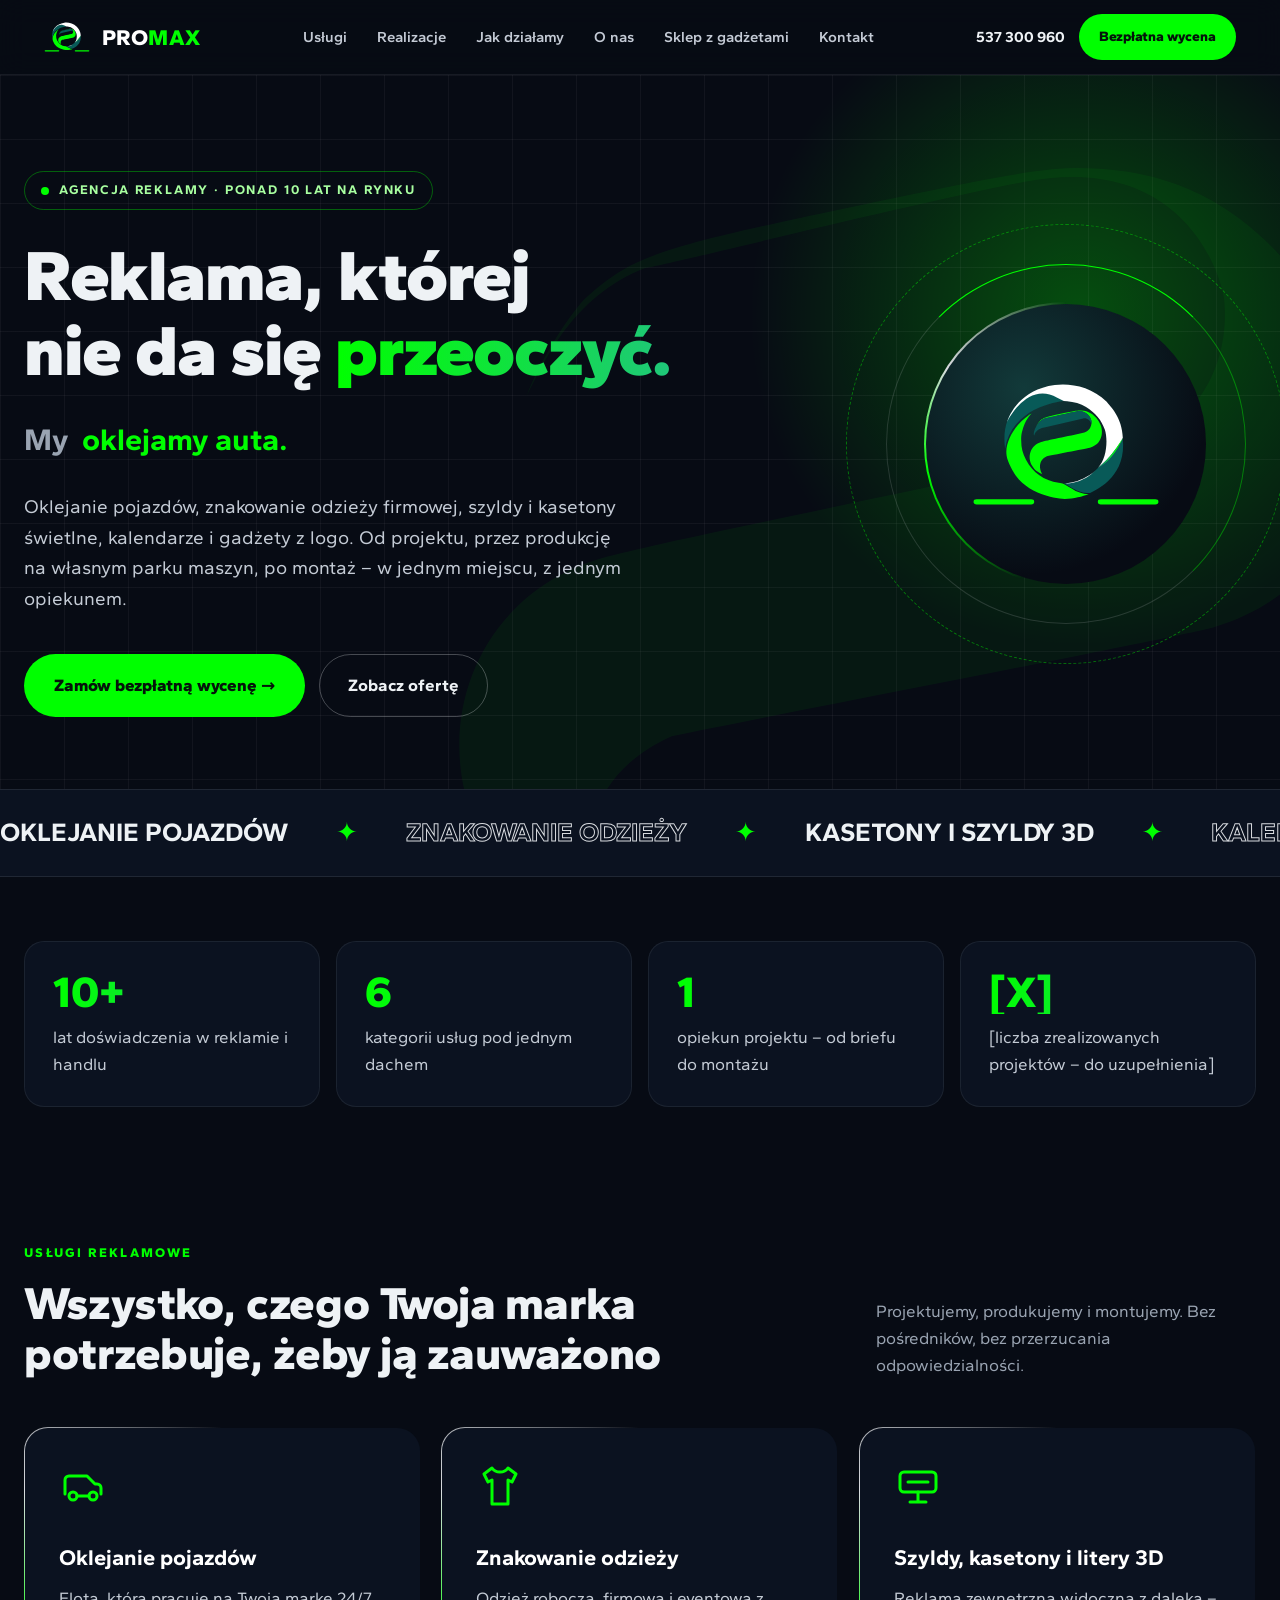
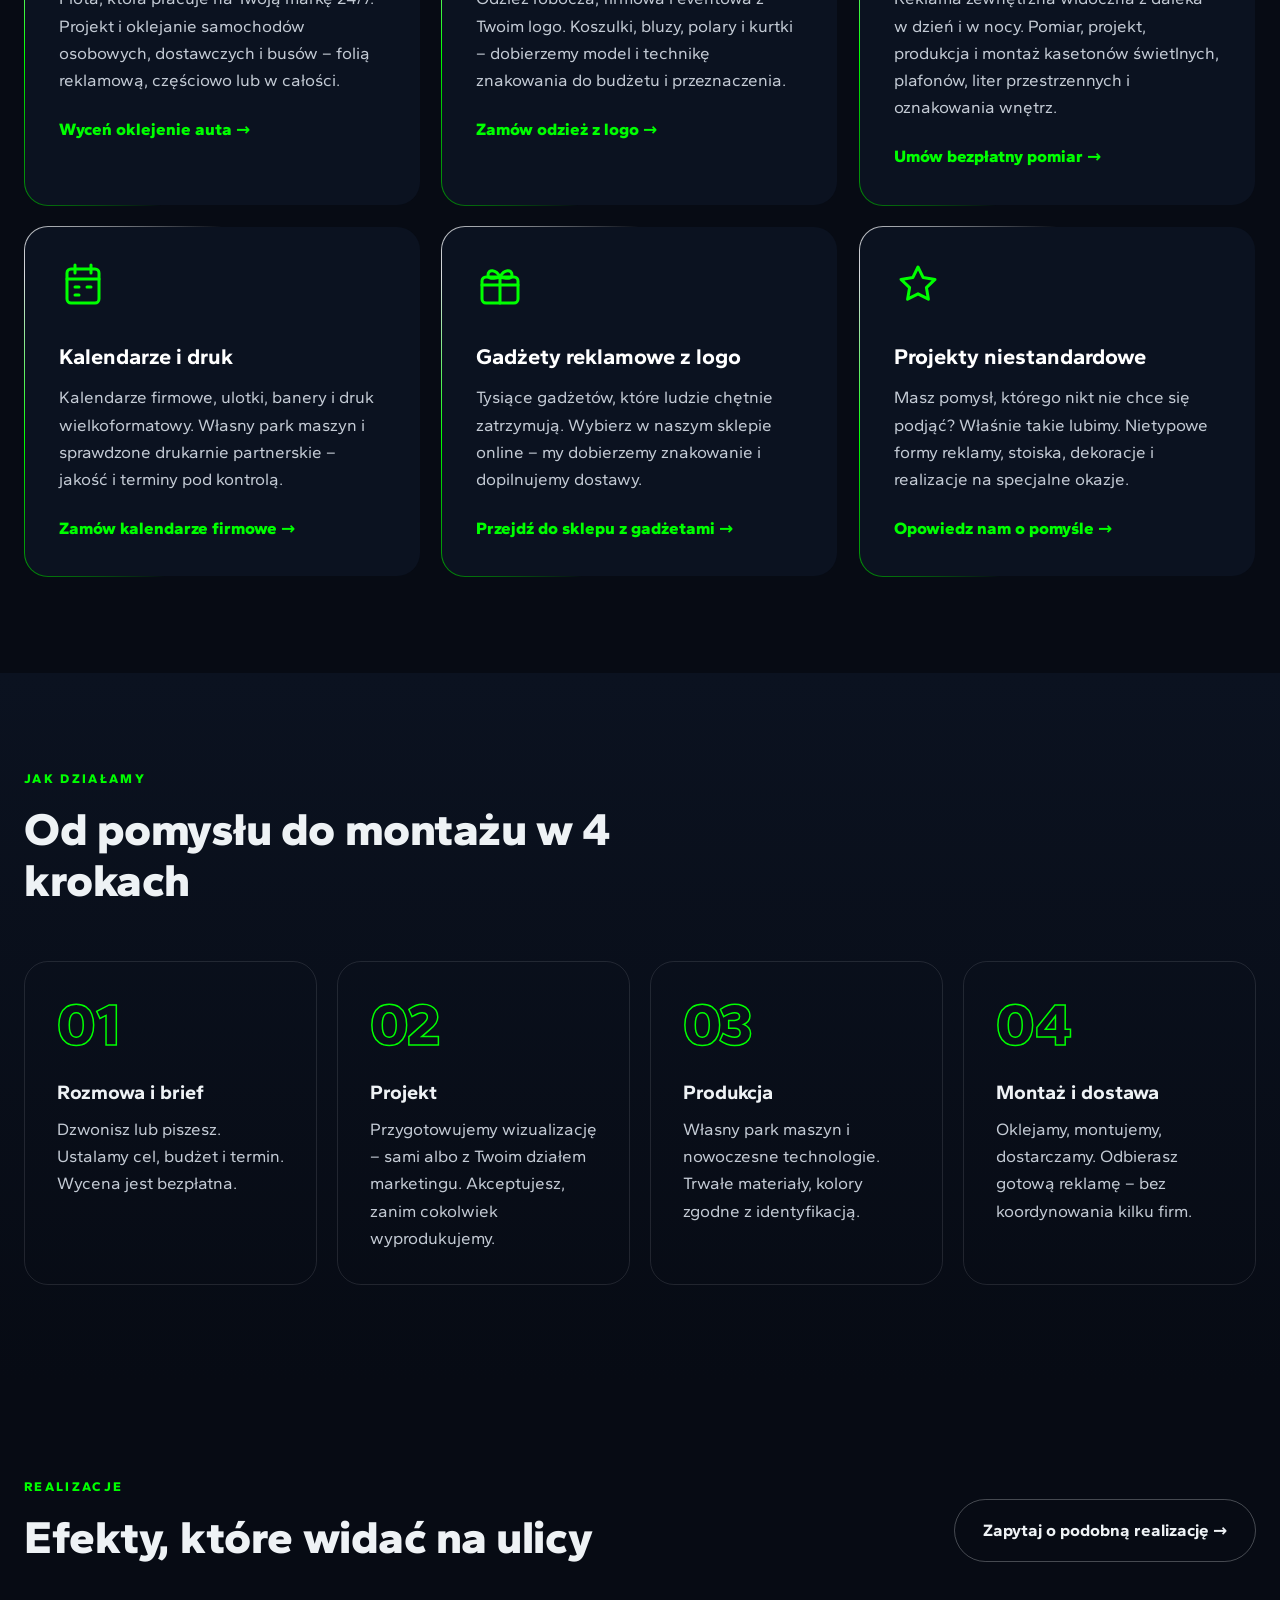
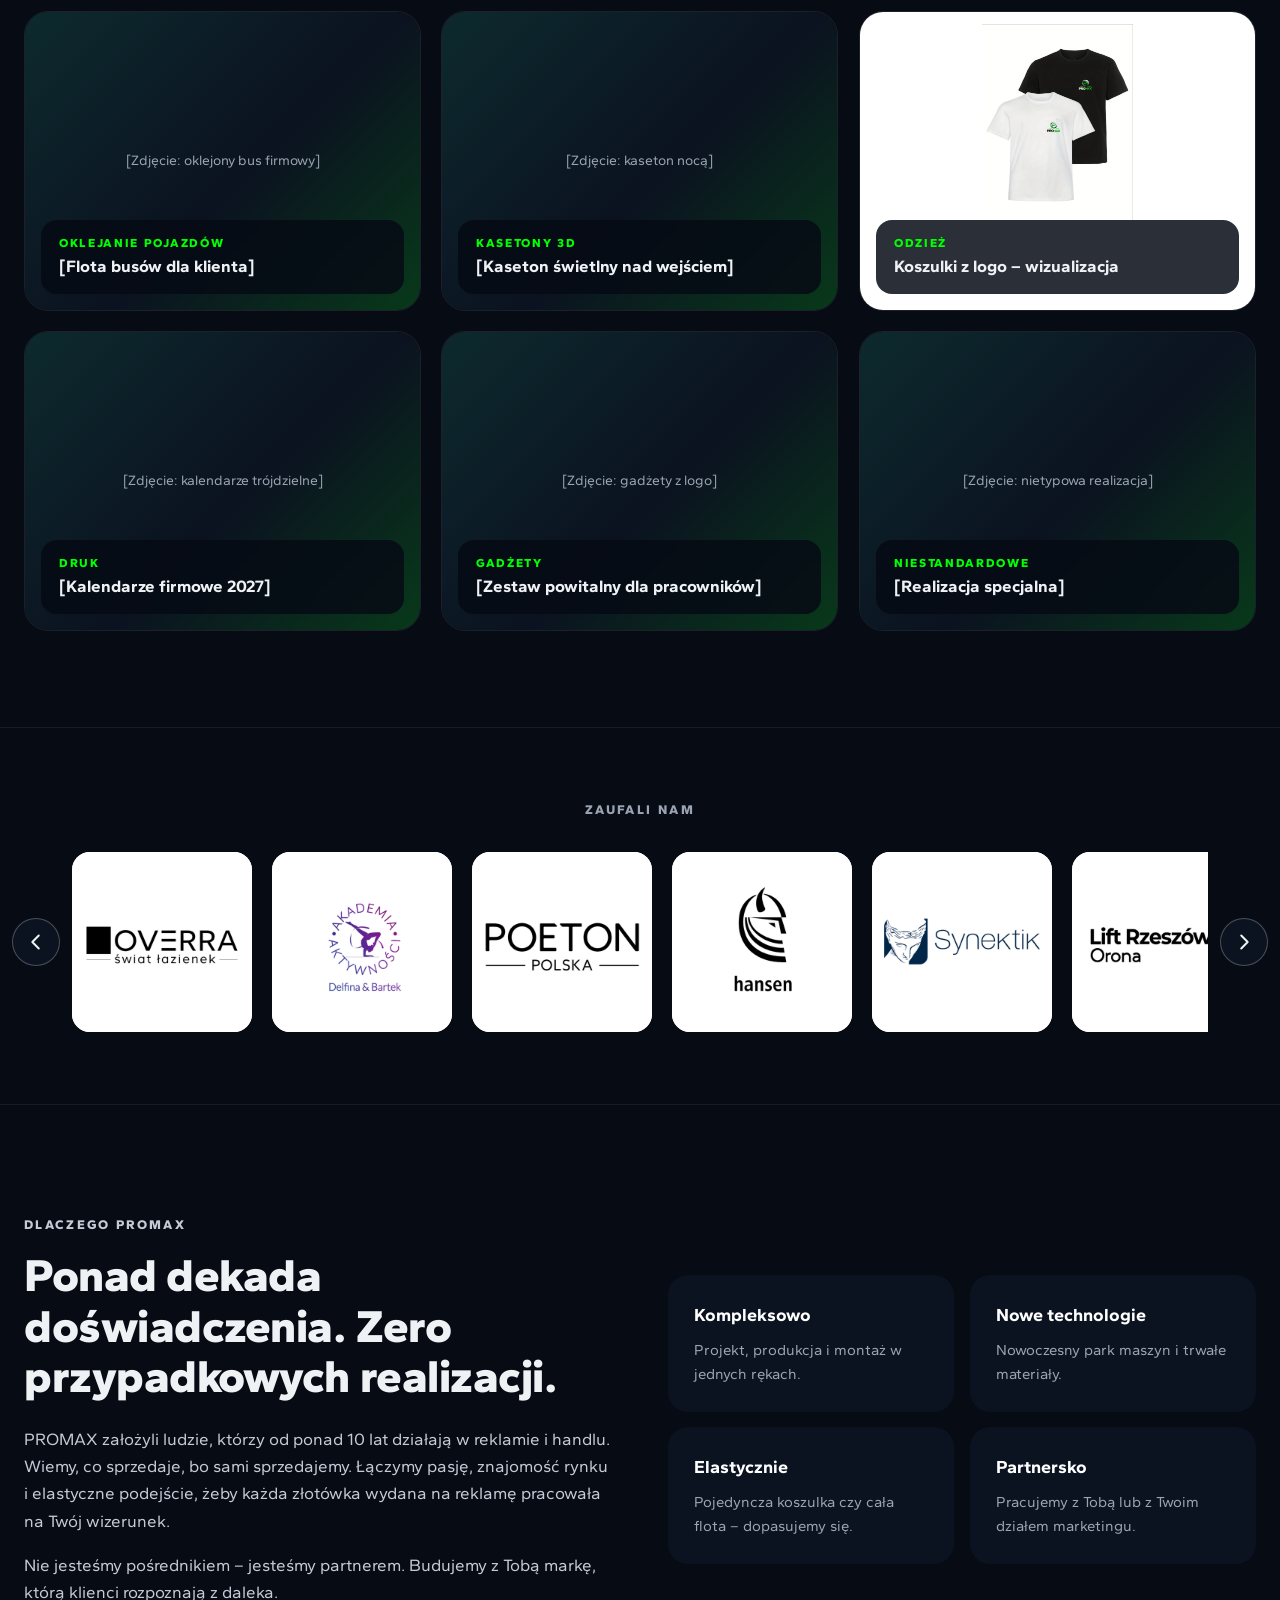
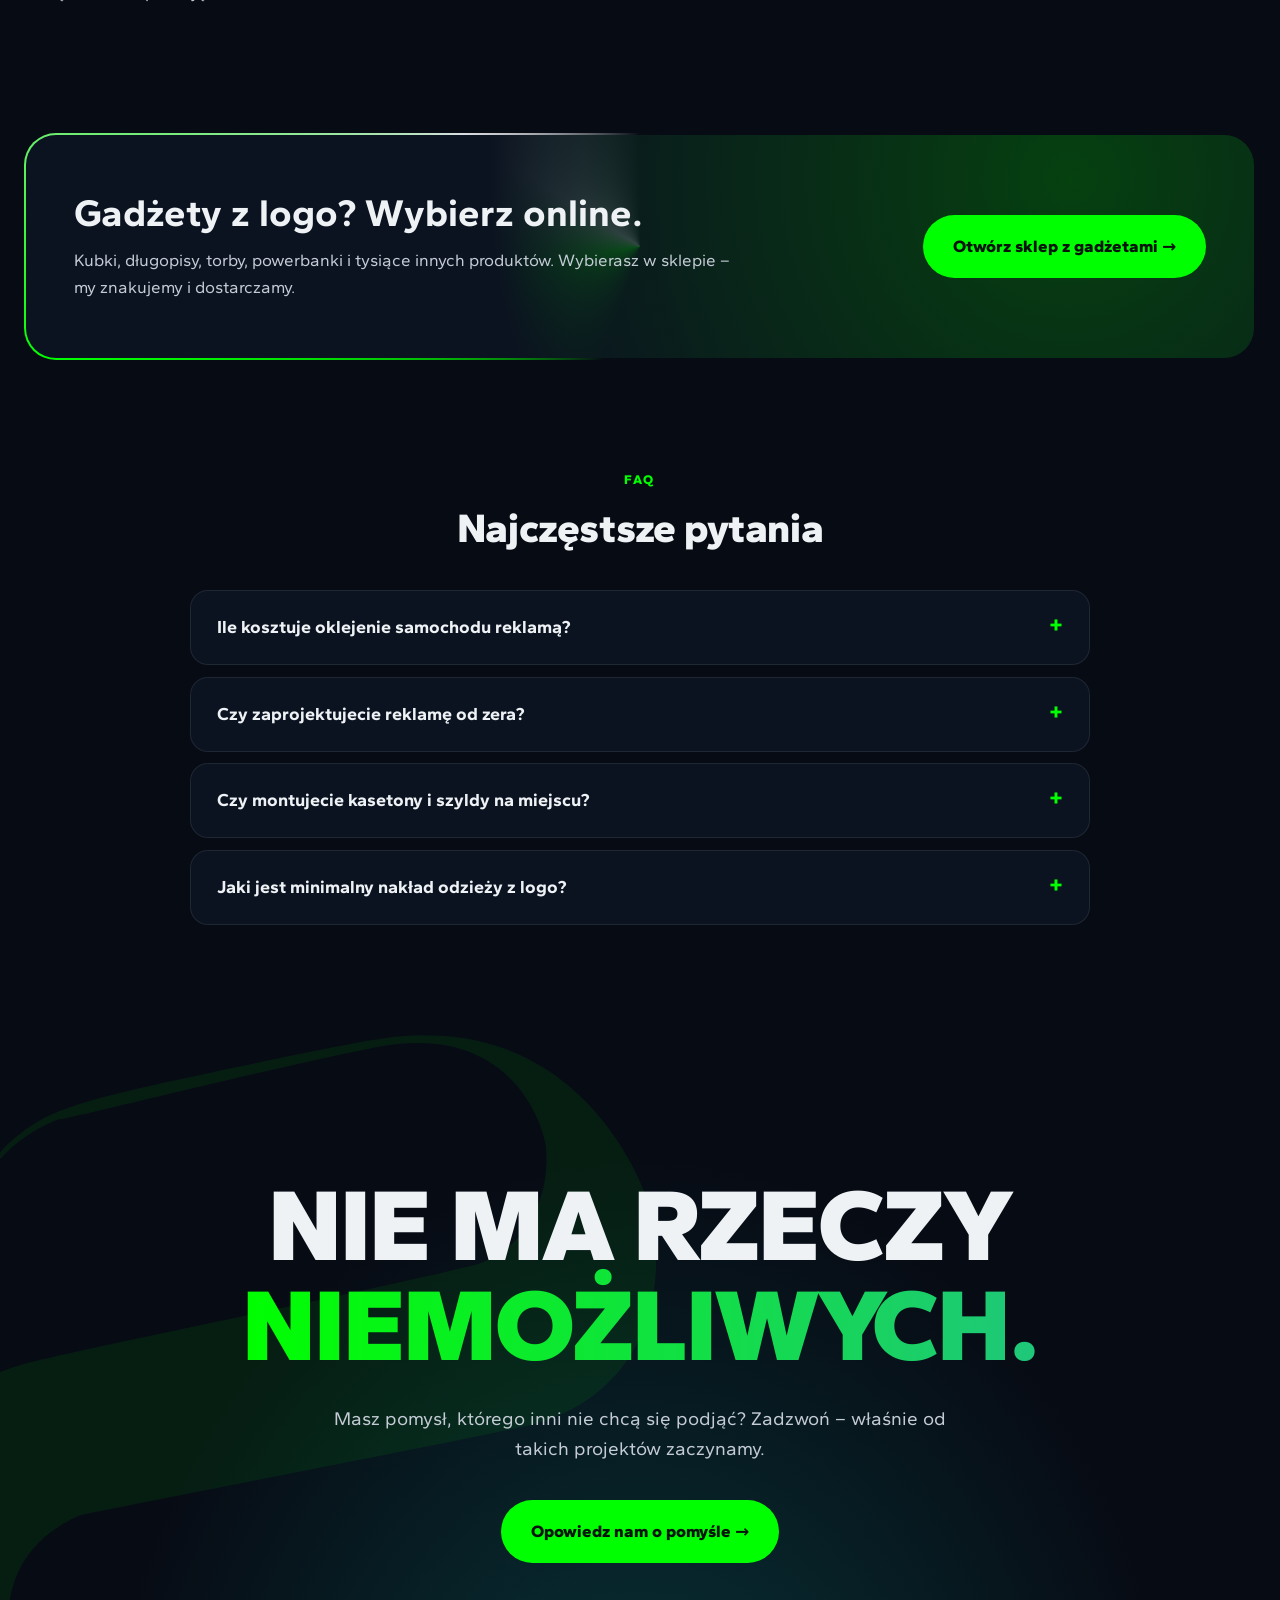
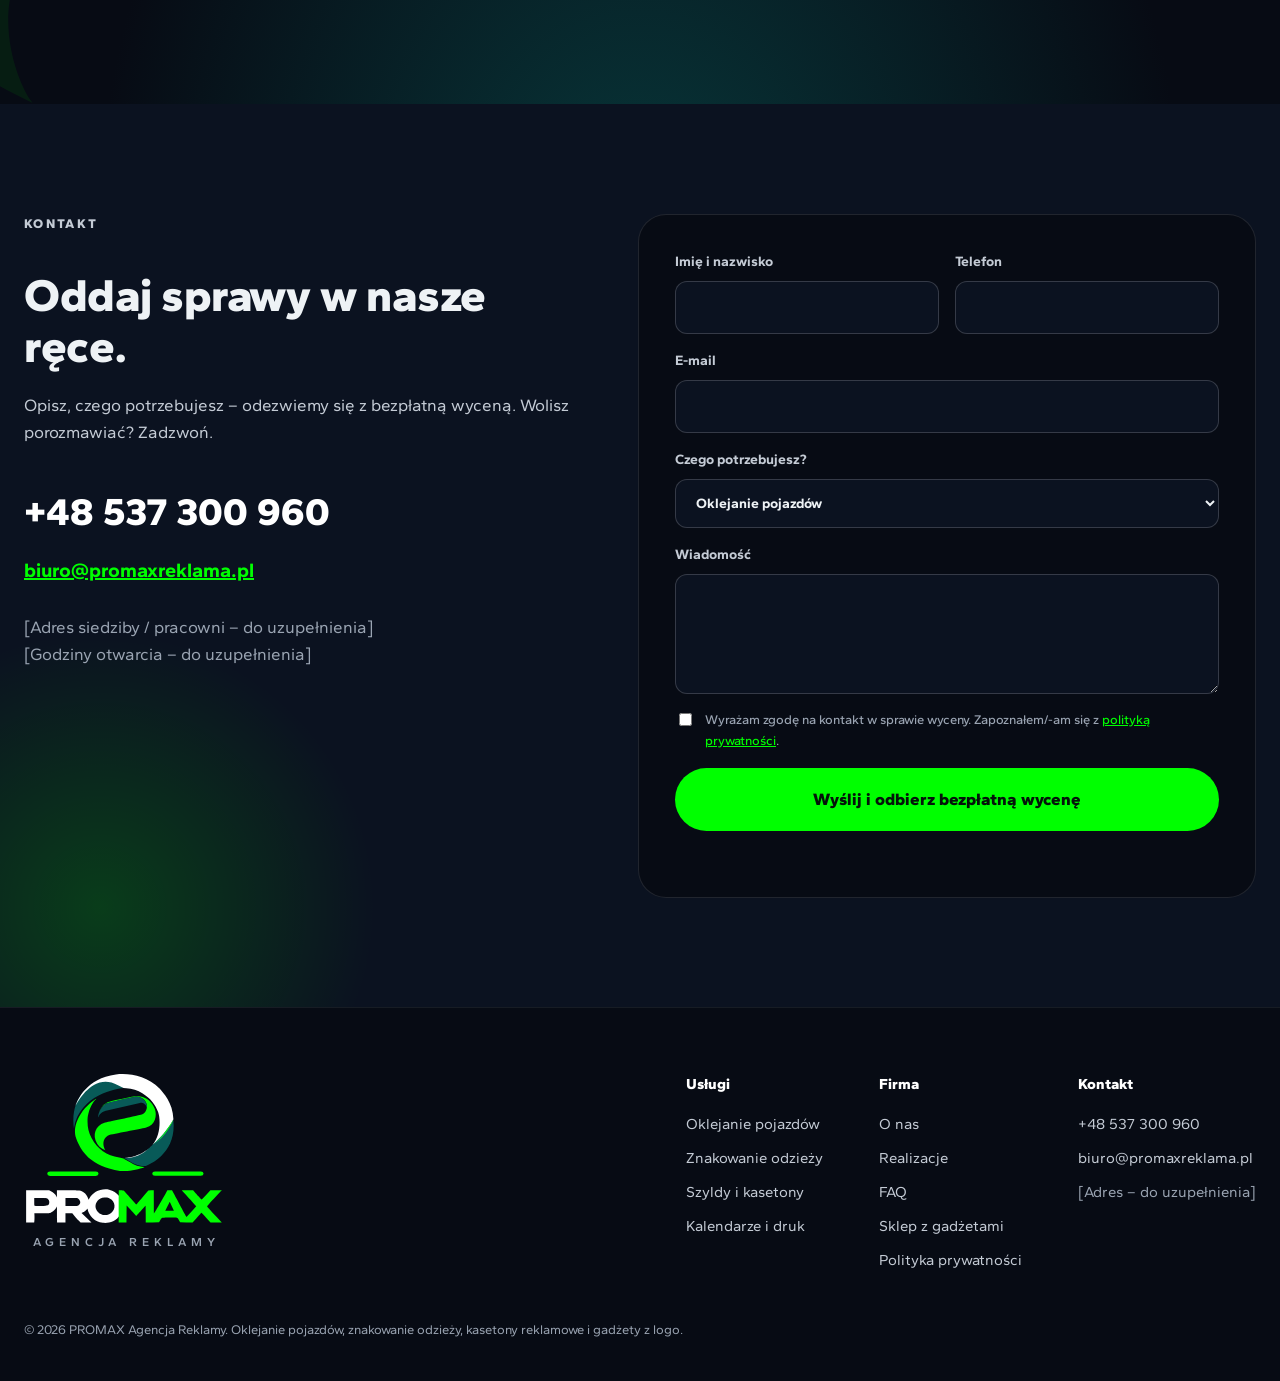
==== commit cdd2af3d: "Zaufali nam: karuzela z losową kolejnością logotypów - kolejność losowana przy każdym wejściu - auto" ====
--- a/index.html
+++ b/index.html
@@ -20,7 +20,7 @@
 <link rel="preconnect" href="https://fonts.googleapis.com">
 <link rel="preconnect" href="https://fonts.gstatic.com" crossorigin>
 <link rel="stylesheet" href="https://fonts.googleapis.com/css2?family=Gantari:wght@300;400;500;600;700;800;900&display=swap">
-<link rel="stylesheet" href="assets/css/style.css?v=4">
+<link rel="stylesheet" href="assets/css/style.css?v=5">
 <script>document.documentElement.classList.add('js');</script>
 <script type="application/ld+json">
 {
@@ -244,8 +244,16 @@
 <!-- KLIENCI -->
 <section class="clients" aria-label="Zaufali nam">
   <p class="label">Zaufali nam</p>
-  <div class="viewport" data-reveal-from="right">
-    <div class="track" id="clients-track"></div>
+  <div class="carousel" data-reveal-from="right" role="region" aria-roledescription="karuzela" aria-label="Logotypy klientów">
+    <button class="car-btn car-prev" type="button" aria-label="Poprzednie logo">
+      <svg aria-hidden="true" width="22" height="22" viewBox="0 0 24 24" fill="none" stroke="currentColor" stroke-width="2.2" stroke-linecap="round" stroke-linejoin="round"><path d="M15 5l-7 7 7 7"/></svg>
+    </button>
+    <div class="viewport">
+      <div class="car-track" id="clients-track"></div>
+    </div>
+    <button class="car-btn car-next" type="button" aria-label="Następne logo">
+      <svg aria-hidden="true" width="22" height="22" viewBox="0 0 24 24" fill="none" stroke="currentColor" stroke-width="2.2" stroke-linecap="round" stroke-linejoin="round"><path d="M9 5l7 7-7 7"/></svg>
+    </button>
   </div>
 </section>
 
@@ -353,6 +361,6 @@
   <p class="copy">© <span id="year">2026</span> PROMAX Agencja Reklamy. Oklejanie pojazdów, znakowanie odzieży, kasetony reklamowe i gadżety z logo.</p>
 </footer>
 
-<script src="assets/js/main.js?v=4" defer onerror="document.documentElement.classList.remove('js')"></script>
+<script src="assets/js/main.js?v=5" defer onerror="document.documentElement.classList.remove('js')"></script>
 </body>
 </html>
--- a/assets/css/style.css
+++ b/assets/css/style.css
@@ -157,12 +157,16 @@
 /* klienci */
 .clients{padding:72px 0;border-top:1px solid rgba(217,220,224,.08);border-bottom:1px solid rgba(217,220,224,.08)}
 .clients .label{margin:0 0 32px;text-align:center;font-size:13px;font-weight:800;letter-spacing:.18em;text-transform:uppercase;color:var(--muted)}
-.clients .viewport{overflow:hidden}
-.clients .track{gap:20px;font:inherit;text-transform:none;animation-duration:48s}
+.carousel{position:relative;max-width:1440px;margin:0 auto;padding:0 72px}
+.carousel .viewport{overflow:hidden;touch-action:pan-y;cursor:grab}
+.carousel .viewport:active{cursor:grabbing}
+.car-track{display:flex;gap:20px;width:max-content;will-change:transform}
+.car-btn{position:absolute;top:50%;transform:translateY(-50%);z-index:2;width:48px;height:48px;border-radius:50%;border:1px solid rgba(217,220,224,.3);background:var(--bg-2);color:var(--text);display:flex;align-items:center;justify-content:center;cursor:pointer;transition:background .2s,color .2s,border-color .2s}
+.car-btn:hover{background:var(--accent);color:var(--accent-ink);border-color:var(--accent)}
+.car-prev{left:12px}.car-next{right:12px}
 .logo-tile{flex:0 0 auto;width:180px;aspect-ratio:1/1;border-radius:18px;background:#fff;overflow:hidden;transition:transform .3s ease,box-shadow .3s ease}
 .logo-tile:hover{transform:translateY(-4px);box-shadow:0 18px 40px -18px rgba(0,255,0,.55)}
 .logo-tile img{display:block;width:100%;height:100%;object-fit:contain}
-.clients .viewport:hover .track{animation-play-state:paused}
 
 /* o nas */
 .about{padding:110px 24px}
@@ -262,6 +266,10 @@
 }
 @media (max-width:600px){
   .logo-tile{width:140px}
+  .carousel{padding:0 16px}
+  .car-btn{width:44px;height:44px;top:auto;bottom:-64px;transform:none}
+  .car-prev{left:calc(50% - 52px)}.car-next{right:calc(50% - 52px)}
+  .clients{padding-bottom:120px}
   section,.hero{padding-left:16px;padding-right:16px}
   .nav{padding:12px 16px;gap:12px}
   .brand span{font-size:19px}
